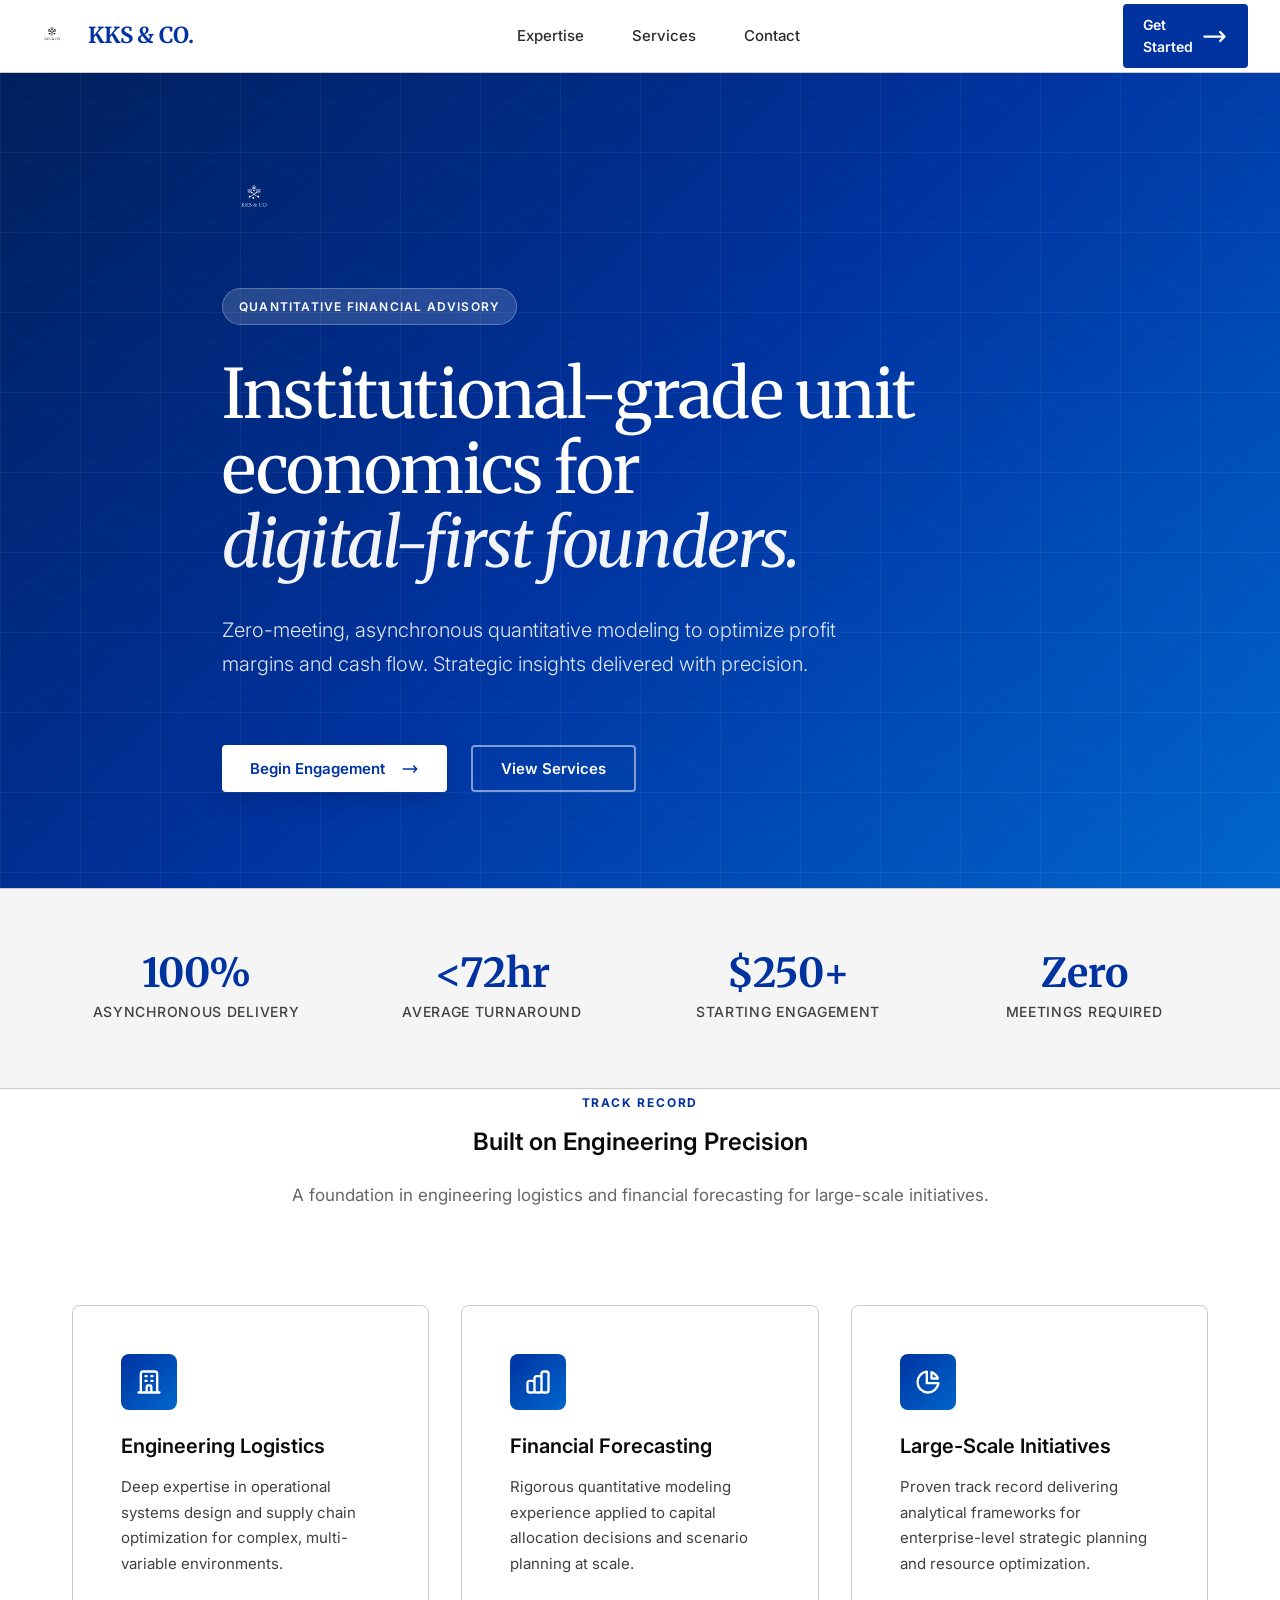
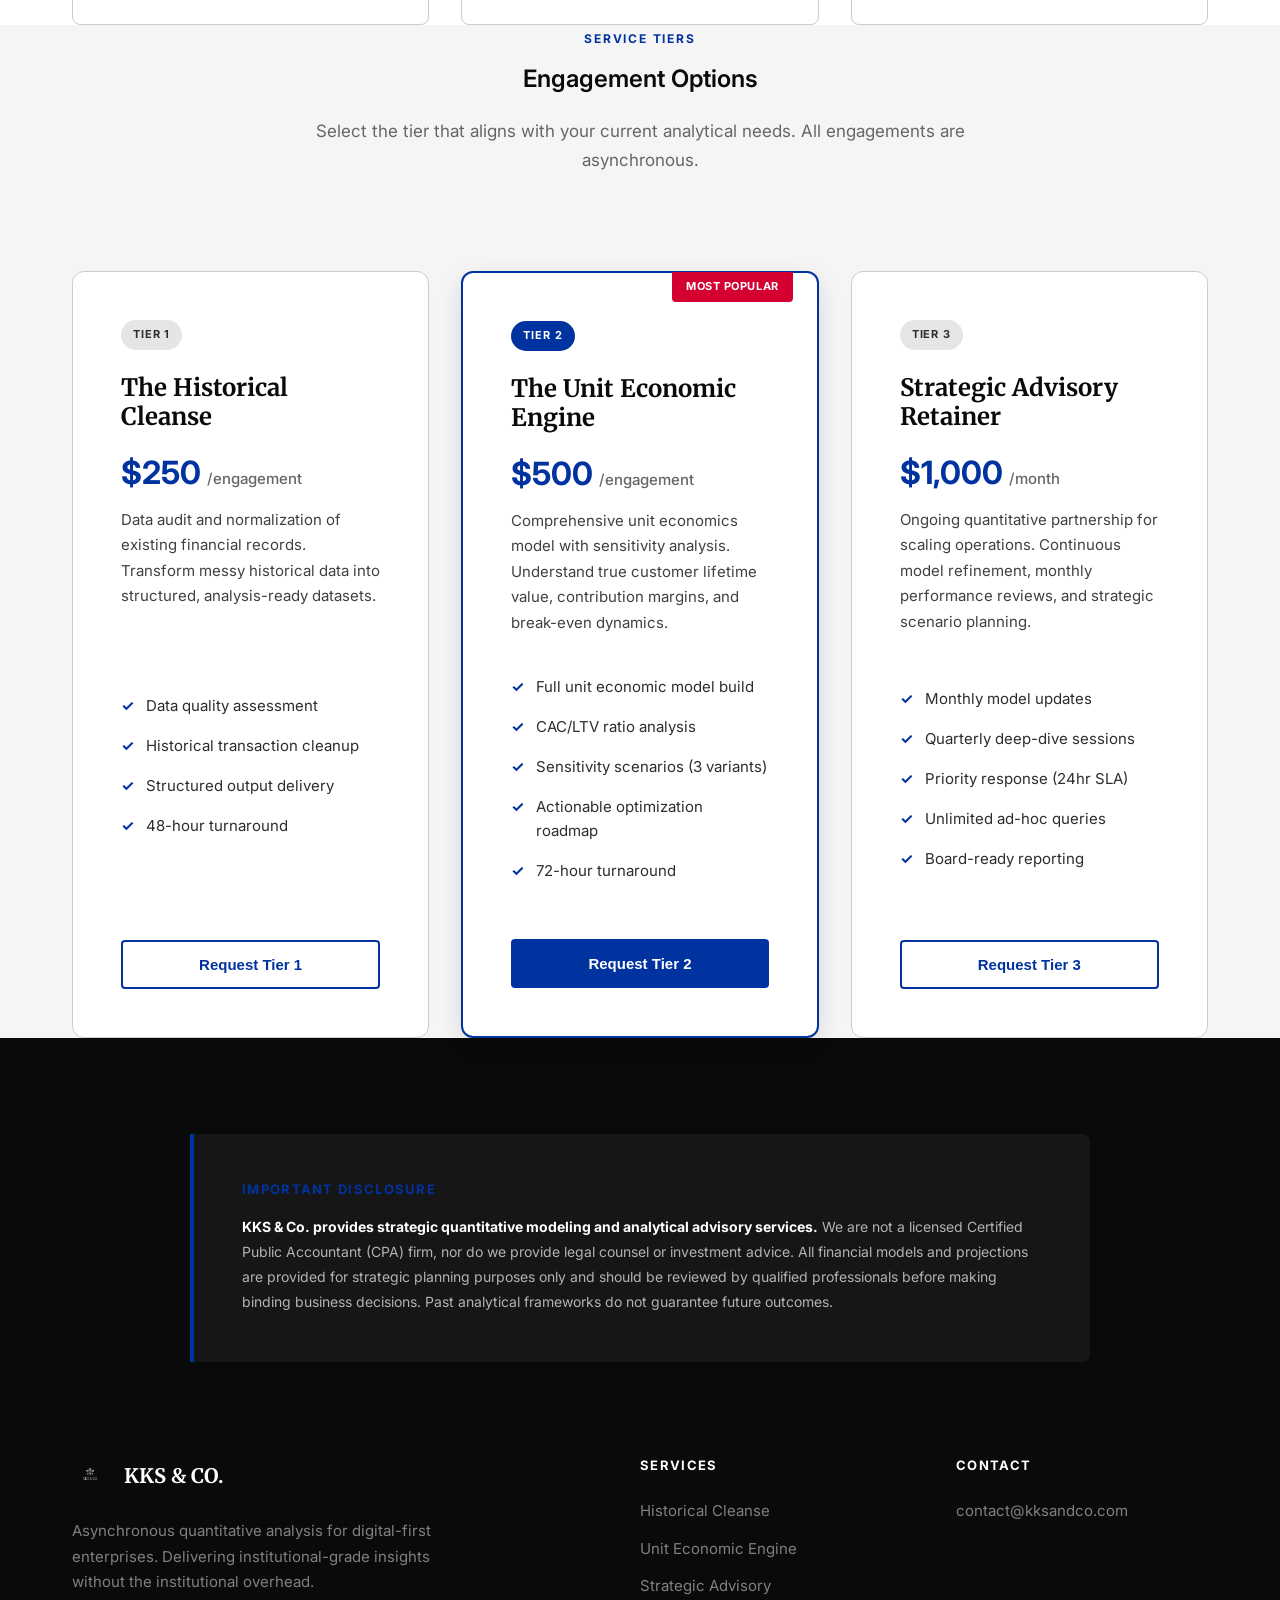
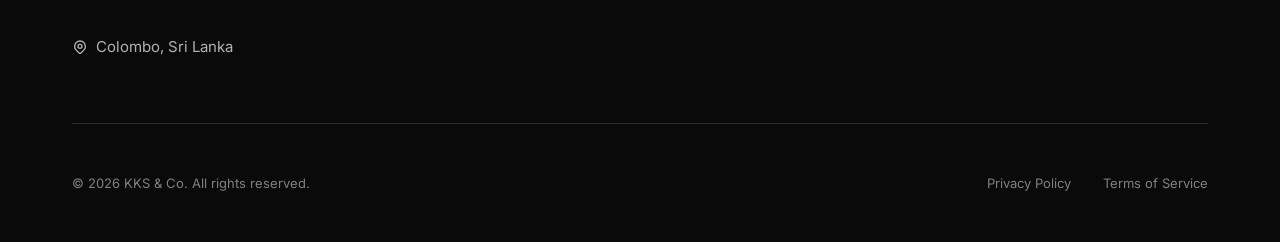
==== index.html @ 63025c6b "Add files via upload" ====
<!DOCTYPE html>
<html lang="en">
<head>
    <meta charset="UTF-8">
    <meta name="viewport" content="width=device-width, initial-scale=1.0">
    <title>KKS & Co. | Quantitative Financial Advisory</title>
    
    <link rel="preconnect" href="https://fonts.googleapis.com">
    <link rel="preconnect" href="https://fonts.gstatic.com" crossorigin>
    <link href="https://fonts.googleapis.com/css2?family=Inter:wght@300;400;500;600;700&family=Merriweather:wght@300;400;700&display=swap" rel="stylesheet">
    
    <style>
        /* ============================================
           FINANCIAL INSTITUTION DESIGN SYSTEM
           Optimized for WHITE LOGO KEYS on transparent bg
           ============================================ */
        
        :root {
            --color-primary-blue: #0033A0;
            --color-primary-dark: #001F5C;
            --color-secondary-blue: #0066CC;
            --color-accent-red: #D50032;
            --color-neutral-900: #0A0A0A;
            --color-neutral-800: #1A1A1A;
            --color-neutral-700: #2D2D2D;
            --color-neutral-600: #404040;
            --color-neutral-500: #666666;
            --color-neutral-400: #808080;
            --color-neutral-300: #B3B3B3;
            --color-neutral-200: #CCCCCC;
            --color-neutral-100: #E5E5E5;
            --color-neutral-50: #F5F5F5;
            --color-white: #FFFFFF;
            
            --font-primary: 'Inter', -apple-system, BlinkMacSystemFont, 'Segoe UI', sans-serif;
            --font-serif: 'Merriweather', Georgia, serif;
            
            --space-1: 8px;
            --space-2: 16px;
            --space-3: 24px;
            --space-4: 32px;
            --space-5: 48px;
            --space-6: 64px;
            --space-7: 96px;
            
            --radius-sm: 4px;
            --radius-md: 8px;
            --radius-lg: 12px;
            
            --shadow-sm: 0 1px 3px rgba(0, 0, 0, 0.08);
            --shadow-md: 0 4px 12px rgba(0, 0, 0, 0.1);
            --shadow-lg: 0 8px 24px rgba(0, 0, 0, 0.12);
            --shadow-xl: 0 16px 48px rgba(0, 0, 0, 0.15);
            --shadow-modal: 0 25px 60px rgba(0, 0, 0, 0.25);
        }

        *, *::before, *::after {
            margin: 0;
            padding: 0;
            box-sizing: border-box;
        }

        html {
            font-size: 16px;
            scroll-behavior: smooth;
            -webkit-font-smoothing: antialiased;
            -moz-osx-font-smoothing: grayscale;
        }

        body {
            font-family: var(--font-primary);
            font-size: 1rem;
            line-height: 1.6;
            color: var(--color-neutral-900);
            background-color: var(--color-white);
            overflow-x: hidden;
        }

        /* ============================================
           LOGO HANDLING SYSTEM
           WHITE keys on transparent background
           
           Light backgrounds (navbar): Make keys DARK
           Dark backgrounds (hero/footer): Keep keys WHITE
           ============================================ */
        
        .logo-img {
            height: 40px;
            width: auto;
            display: block;
        }
        
        /* For LIGHT backgrounds - invert white to dark */
        .logo-img-dark {
            filter: brightness(0);
        }
        
        /* For DARK backgrounds - keep white as-is */
        .logo-img-light {
            /* No filter needed - white shows perfectly on dark */
        }
        
        /* Alternative: Blue-tinted version for variety */
        .logo-img-blue {
            filter: sepia(1) saturate(3) hue-rotate(190deg) brightness(0.7);
        }

        h1, h2, h3, h4, h5, h6 {
            font-weight: 600;
            line-height: 1.2;
            color: var(--color-neutral-900);
        }

        p { color: var(--color-neutral-600); line-height: 1.7; }

        .container { max-width: 1200px; margin: 0 auto; padding: 0 var(--space-4); }
        section { position: relative; }

        /* Navigation */
        .navbar {
            position: fixed;
            top: 0;
            left: 0;
            right: 0;
            z-index: 1000;
            background-color: rgba(255, 255, 255, 0.98);
            border-bottom: 1px solid var(--color-neutral-200);
            backdrop-filter: blur(10px);
            transition: all 0.3s ease;
        }

        .navbar.scrolled { box-shadow: var(--shadow-md); }

        .navbar-inner {
            display: flex;
            justify-content: space-between;
            align-items: center;
            height: 72px;
            max-width: 1280px;
            margin: 0 auto;
            padding: 0 var(--space-4);
        }

        .navbar-brand {
            display: flex;
            align-items: center;
            gap: var(--space-2);
            text-decoration: none;
        }

        /* NAVBAR: White bg → needs DARK logo */
        .navbar-brand img { 
            height: 40px; 
            width: auto;
            filter: brightness(0); /* White → Black/Dark */
        }

        .navbar-brand-text {
            font-family: var(--font-serif);
            font-size: 1.375rem;
            font-weight: 700;
            color: var(--color-primary-blue);
            letter-spacing: -0.01em;
        }

        .navbar-nav {
            display: flex;
            align-items: center;
            gap: var(--space-5);
            list-style: none;
        }

        .navbar-nav a {
            font-size: 0.9375rem;
            font-weight: 500;
            color: var(--color-neutral-700);
            text-decoration: none;
            transition: color 0.2s ease;
            position: relative;
        }

        .navbar-nav a::after {
            content: '';
            position: absolute;
            bottom: -4px;
            left: 0;
            width: 0;
            height: 2px;
            background-color: var(--color-primary-blue);
            transition: width 0.3s ease;
        }

        .navbar-nav a:hover { color: var(--color-primary-blue); }
        .navbar-nav a:hover::after { width: 100%; }

        .navbar-cta {
            display: inline-flex;
            align-items: center;
            gap: var(--space-1);
            padding: 10px 20px;
            background-color: var(--color-primary-blue);
            color: var(--color-white);
            font-size: 0.875rem;
            font-weight: 600;
            text-decoration: none;
            border-radius: var(--radius-sm);
            transition: all 0.3s ease;
        }

        .navbar-cta:hover {
            background-color: var(--color-primary-dark);
            transform: translateY(-1px);
            box-shadow: var(--shadow-md);
        }

        @media (max-width: 1024px) { .navbar-nav { display: none; } }

        .mobile-menu-toggle {
            display: none;
            flex-direction: column;
            gap: 5px;
            background: none;
            border: none;
            cursor: pointer;
            padding: 8px;
        }

        .mobile-menu-toggle span {
            width: 24px;
            height: 2px;
            background-color: var(--color-neutral-900);
            transition: all 0.3s ease;
        }

        @media (max-width: 1024px) { .mobile-menu-toggle { display: flex; } }

        /* Hero - DARK BLUE BACKGROUND */
        .hero {
            min-height: 85vh;
            display: flex;
            align-items: center;
            background: linear-gradient(135deg, 
                var(--color-primary-dark) 0%, 
                var(--color-primary-blue) 50%,
                var(--color-secondary-blue) 100%);
            position: relative;
            overflow: hidden;
            margin-top: 72px;
        }

        .hero::before {
            content: '';
            position: absolute;
            top: 0; left: 0; right: 0; bottom: 0;
            background-image: 
                linear-gradient(30deg, transparent 48%, rgba(255,255,255,0.03) 50%, transparent 52%),
                linear-gradient(-30deg, transparent 48%, rgba(255,255,255,0.03) 50%, transparent 52%);
            background-size: 60px 60px;
            opacity: 0.5;
        }

        .hero-grid-pattern {
            position: absolute;
            top: 0; left: 0; right: 0; bottom: 0;
            background-image: 
                linear-gradient(rgba(255,255,255,0.05) 1px, transparent 1px),
                linear-gradient(90deg, rgba(255,255,255,0.05) 1px, transparent 1px);
            background-size: 80px 80px;
        }

        .hero-content {
            position: relative;
            z-index: 2;
            max-width: 900px;
            padding: var(--space-7) var(--space-4);
        }

        .hero-label {
            display: inline-block;
            padding: 8px 16px;
            background-color: rgba(255, 255, 255, 0.15);
            backdrop-filter: blur(10px);
            border: 1px solid rgba(255, 255, 255, 0.25);
            border-radius: 50px;
            font-size: 0.75rem;
            font-weight: 600;
            text-transform: uppercase;
            letter-spacing: 0.1em;
            color: var(--color-white);
            margin-bottom: var(--space-4);
        }

        .hero-title {
            font-family: var(--font-serif);
            font-size: clamp(2.5rem, 5.5vw, 4.25rem);
            font-weight: 400;
            color: var(--color-white);
            line-height: 1.1;
            margin-bottom: var(--space-4);
            letter-spacing: -0.02em;
        }

        .hero-title em { font-style: italic; color: rgba(255, 255, 255, 0.95); }

        .hero-description {
            font-size: 1.25rem;
            color: rgba(255, 255, 255, 0.88);
            line-height: 1.7;
            max-width: 650px;
            margin-bottom: var(--space-6);
            font-weight: 300;
        }

        .hero-actions { display: flex; gap: var(--space-3); flex-wrap: wrap; }
        
        /* HERO LOGO: Dark bg → keep WHITE logo (no filter needed) */
        .hero-logo-display { 
            margin-bottom: var(--space-5); 
        }
        
        .hero-logo-display img { 
            height: 64px; 
            width: auto;
            /* No filter - white keys show beautifully on blue gradient */
            opacity: 0.95;
        }

        .btn {
            display: inline-flex;
            align-items: center;
            justify-content: center;
            gap: var(--space-2);
            padding: 14px 28px;
            font-family: var(--font-primary);
            font-size: 0.9375rem;
            font-weight: 600;
            text-decoration: none;
            border-radius: var(--radius-sm);
            transition: all 0.3s ease;
            cursor: pointer;
            border: none;
            line-height: 1;
        }

        .btn-primary {
            background-color: var(--color-white);
            color: var(--color-primary-blue);
            box-shadow: var(--shadow-lg);
        }

        .btn-primary:hover {
            transform: translateY(-2px);
            box-shadow: var(--shadow-xl);
            background-color: var(--color-neutral-50);
        }

        .btn-secondary {
            background-color: transparent;
            color: var(--color-white);
            border: 2px solid rgba(255, 255, 255, 0.5);
        }

        .btn-secondary:hover {
            background-color: rgba(255, 255, 255, 0.1);
            border-color: var(--color-white);
        }

        .btn svg { width: 18px; height: 18px; transition: transform 0.3s ease; }
        .btn:hover svg { transform: translateX(4px); }

        /* Stats */
        .stats-bar {
            background-color: var(--color-neutral-50);
            border-top: 1px solid var(--color-neutral-200);
            border-bottom: 1px solid var(--color-neutral-200);
            padding: var(--space-5) 0;
        }

        .stats-grid {
            display: grid;
            grid-template-columns: repeat(auto-fit, minmax(220px, 1fr));
            gap: var(--space-5);
            text-align: center;
        }

        .stat-item { padding: var(--space-2); }

        .stat-value {
            font-family: var(--font-serif);
            font-size: 2.5rem;
            font-weight: 700;
            color: var(--color-primary-blue);
            line-height: 1;
            margin-bottom: var(--space-1);
        }

        .stat-label {
            font-size: 0.875rem;
            font-weight: 500;
            color: var(--color-neutral-600);
            text-transform: uppercase;
            letter-spacing: 0.05em;
        }

        /* Credentials */
        .credentials-section { padding: var(--space-8) 0; background-color: var(--color-white); }

        .section-header { text-align: center; max-width: 750px; margin: 0 auto var(--space-7); }

        .section-label {
            display: inline-block;
            font-size: 0.75rem;
            font-weight: 700;
            text-transform: uppercase;
            letter-spacing: 0.15em;
            color: var(--color-primary-blue);
            margin-bottom: var(--space-2);
        }

        .section-title { margin-bottom: var(--space-3); }
        .section-description { font-size: 1.0625rem; color: var(--color-neutral-500); }

        .credentials-grid { display: grid; grid-template-columns: repeat(3, 1fr); gap: var(--space-4); }

        .credential-card {
            background-color: var(--color-white);
            border: 1px solid var(--color-neutral-200);
            border-radius: var(--radius-md);
            padding: var(--space-5);
            transition: all 0.3s ease;
            position: relative;
            overflow: hidden;
        }

        .credential-card::before {
            content: '';
            position: absolute;
            top: 0; left: 0; right: 0;
            height: 4px;
            background: linear-gradient(90deg, var(--color-primary-blue), var(--color-secondary-blue));
            transform: scaleX(0);
            transition: transform 0.3s ease;
        }

        .credential-card:hover {
            border-color: var(--color-primary-blue);
            box-shadow: var(--shadow-lg);
            transform: translateY(-4px);
        }

        .credential-card:hover::before { transform: scaleX(1); }

        .credential-icon {
            width: 56px; height: 56px;
            display: flex;
            align-items: center;
            justify-content: center;
            background: linear-gradient(135deg, var(--color-primary-blue), var(--color-secondary-blue));
            border-radius: var(--radius-md);
            margin-bottom: var(--space-3);
            color: var(--color-white);
        }

        .credential-icon svg { width: 28px; height: 28px; }
        .credential-card h3 { font-size: 1.25rem; margin-bottom: var(--space-2); color: var(--color-neutral-900); }
        .credential-card p { font-size: 0.9375rem; line-height: 1.7; }

        @media (max-width: 1024px) {
            .credentials-grid { grid-template-columns: 1fr; max-width: 480px; margin: 0 auto; }
        }

        /* Services */
        .services-section { padding: var(--space-8) 0; background-color: var(--color-neutral-50); }

        .services-grid {
            display: grid;
            grid-template-columns: repeat(3, 1fr);
            gap: var(--space-4);
            margin-top: var(--space-6);
        }

        .service-card {
            background-color: var(--color-white);
            border: 1px solid var(--color-neutral-200);
            border-radius: var(--radius-lg);
            padding: var(--space-5);
            display: flex;
            flex-direction: column;
            transition: all 0.3s ease;
            position: relative;
        }

        .service-card:hover {
            box-shadow: var(--shadow-xl);
            transform: translateY(-6px);
            border-color: var(--color-primary-blue);
        }

        .service-badge {
            display: inline-block;
            align-self: flex-start;
            padding: 6px 12px;
            background-color: var(--color-neutral-100);
            border-radius: 50px;
            font-size: 0.6875rem;
            font-weight: 700;
            text-transform: uppercase;
            letter-spacing: 0.08em;
            color: var(--color-neutral-700);
            margin-bottom: var(--space-3);
        }

        .service-card.featured .service-badge {
            background-color: var(--color-primary-blue);
            color: var(--color-white);
        }

        .service-name {
            font-family: var(--font-serif);
            font-size: 1.5rem;
            font-weight: 700;
            color: var(--color-neutral-900);
            margin-bottom: var(--space-2);
        }

        .service-price {
            font-size: 2rem;
            font-weight: 700;
            color: var(--color-primary-blue);
            margin-bottom: var(--space-1);
            display: flex;
            align-items: baseline;
            gap: 6px;
        }

        .service-price small { font-size: 0.9375rem; font-weight: 500; color: var(--color-neutral-500); }

        .service-description {
            font-size: 0.9375rem;
            color: var(--color-neutral-600);
            line-height: 1.7;
            margin-bottom: var(--space-4);
            flex-grow: 1;
        }

        .service-features { list-style: none; margin-bottom: var(--space-5); flex-grow: 1; }

        .service-features li {
            padding: 8px 0;
            font-size: 0.9375rem;
            color: var(--color-neutral-700);
            display: flex;
            align-items: flex-start;
            gap: 12px;
        }

        .service-features li::before {
            content: '✓';
            color: var(--color-primary-blue);
            font-weight: 700;
            flex-shrink: 0;
        }

        .service-cta {
            display: block;
            width: 100%;
            padding: 14px 24px;
            background-color: transparent;
            border: 2px solid var(--color-primary-blue);
            color: var(--color-primary-blue);
            font-weight: 600;
            font-size: 0.9375rem;
            text-decoration: none;
            text-align: center;
            border-radius: var(--radius-sm);
            transition: all 0.3s ease;
            cursor: pointer;
        }

        .service-cta:hover {
            background-color: var(--color-primary-blue);
            color: var(--color-white);
            box-shadow: var(--shadow-md);
        }

        .service-card.featured {
            border: 2px solid var(--color-primary-blue);
            box-shadow: var(--shadow-lg);
            position: relative;
        }

        .service-card.featured .service-cta {
            background-color: var(--color-primary-blue);
            color: var(--color-white);
        }

        .service-card.featured .service-cta:hover { background-color: var(--color-primary-dark); }

        .popular-tag {
            position: absolute;
            top: -1px; right: 24px;
            background-color: var(--color-accent-red);
            color: var(--color-white);
            font-size: 0.6875rem;
            font-weight: 700;
            text-transform: uppercase;
            letter-spacing: 0.05em;
            padding: 6px 14px;
            border-radius: 0 0 var(--radius-sm) var(--radius-sm);
        }

        @media (max-width: 1024px) {
            .services-grid { grid-template-columns: 1fr; max-width: 520px; margin: 0 auto; }
        }

        /* Modal */
        .modal-overlay {
            position: fixed;
            top: 0; left: 0; right: 0; bottom: 0;
            background-color: rgba(0, 0, 0, 0.6);
            backdrop-filter: blur(4px);
            z-index: 9999;
            display: none;
            align-items: center;
            justify-content: center;
            padding: var(--space-4);
            opacity: 0;
            transition: opacity 0.3s ease;
        }

        .modal-overlay.active { display: flex; opacity: 1; }

        .modal-container {
            background-color: var(--color-white);
            border-radius: var(--radius-lg);
            box-shadow: var(--shadow-modal);
            max-width: 520px;
            width: 100%;
            max-height: 90vh;
            overflow-y: auto;
            transform: scale(0.9) translateY(20px);
            transition: transform 0.3s ease;
        }

        .modal-overlay.active .modal-container { transform: scale(1) translateY(0); }

        .modal-header {
            padding: var(--space-5) var(--space-5) 0;
            display: flex;
            justify-content: space-between;
            align-items: flex-start;
        }

        .modal-icon-wrapper {
            width: 56px; height: 56px;
            display: flex;
            align-items: center;
            justify-content: center;
            background: linear-gradient(135deg, var(--color-primary-blue), var(--color-secondary-blue));
            border-radius: var(--radius-md);
            color: var(--color-white);
            flex-shrink: 0;
        }

        .modal-icon-wrapper svg { width: 28px; height: 28px; }

        .modal-close {
            width: 36px; height: 36px;
            display: flex;
            align-items: center;
            justify-content: center;
            background-color: var(--color-neutral-100);
            border: none;
            border-radius: var(--radius-sm);
            cursor: pointer;
            color: var(--color-neutral-600);
            transition: all 0.2s ease;
            flex-shrink: 0;
        }

        .modal-close:hover { background-color: var(--color-neutral-200); color: var(--color-neutral-900); }
        .modal-close svg { width: 18px; height: 18px; }

        .modal-body { padding: var(--space-5); }

        .modal-tier-badge {
            display: inline-block;
            padding: 4px 10px;
            background-color: var(--color-primary-blue);
            color: var(--color-white);
            font-size: 0.6875rem;
            font-weight: 700;
            text-transform: uppercase;
            letter-spacing: 0.08em;
            border-radius: 50px;
            margin-bottom: var(--space-2);
        }

        .modal-title {
            font-family: var(--font-serif);
            font-size: 1.75rem;
            font-weight: 700;
            color: var(--color-neutral-900);
            margin-bottom: var(--space-1);
            line-height: 1.2;
        }

        .modal-price {
            font-size: 1.5rem;
            font-weight: 700;
            color: var(--color-primary-blue);
            margin-bottom: var(--space-3);
        }

        .modal-description {
            font-size: 0.9375rem;
            color: var(--color-neutral-600);
            line-height: 1.7;
            margin-bottom: var(--space-4);
        }

        .modal-features-list {
            list-style: none;
            margin-bottom: var(--space-5);
            background-color: var(--color-neutral-50);
            border-radius: var(--radius-md);
            padding: var(--space-3) var(--space-4);
        }

        .modal-features-list li {
            padding: 6px 0;
            font-size: 0.875rem;
            color: var(--color-neutral-700);
            display: flex;
            align-items: center;
            gap: 10px;
        }

        .modal-features-list li::before {
            content: '✓';
            color: var(--color-primary-blue);
            font-weight: 700;
            flex-shrink: 0;
        }

        .modal-footer { padding: 0 var(--space-5) var(--space-5); display: flex; flex-direction: column; gap: var(--space-2); }

        .modal-btn-primary {
            width: 100%;
            padding: 14px 24px;
            background-color: var(--color-primary-blue);
            color: var(--color-white);
            font-family: var(--font-primary);
            font-size: 0.9375rem;
            font-weight: 600;
            text-decoration: none;
            text-align: center;
            border: none;
            border-radius: var(--radius-sm);
            cursor: pointer;
            transition: all 0.3s ease;
            display: inline-flex;
            align-items: center;
            justify-content: center;
            gap: var(--space-2);
        }

        .modal-btn-primary:hover {
            background-color: var(--color-primary-dark);
            transform: translateY(-1px);
            box-shadow: var(--shadow-md);
        }

        .modal-btn-primary svg { width: 18px; height: 18px; }

        .modal-btn-secondary {
            width: 100%;
            padding: 12px 24px;
            background-color: transparent;
            color: var(--color-neutral-600);
            font-family: var(--font-primary);
            font-size: 0.875rem;
            font-weight: 500;
            text-align: center;
            border: 1px solid var(--color-neutral-300);
            border-radius: var(--radius-sm);
            cursor: pointer;
            transition: all 0.2s ease;
        }

        .modal-btn-secondary:hover {
            background-color: var(--color-neutral-50);
            border-color: var(--color-neutral-400);
            color: var(--color-neutral-900);
        }

        @media (max-width: 576px) {
            .modal-container { max-width: 100%; margin: var(--space-2); }
            .modal-title { font-size: 1.5rem; }
        }

        /* Footer - DARK BACKGROUND */
        .footer-section {
            background-color: var(--color-neutral-900);
            color: var(--color-white);
            padding: var(--space-7) 0 var(--space-5);
        }

        .disclaimer-container {
            max-width: 900px;
            margin: 0 auto var(--space-7);
            padding: var(--space-5);
            background-color: rgba(255, 255, 255, 0.05);
            border-left: 4px solid var(--color-primary-blue);
            border-radius: 0 var(--radius-md) var(--radius-md) 0;
        }

        .disclaimer-title {
            font-size: 0.8125rem;
            font-weight: 700;
            text-transform: uppercase;
            letter-spacing: 0.1em;
            color: var(--color-primary-blue);
            margin-bottom: var(--space-2);
        }

        .disclaimer-text { font-size: 0.875rem; color: var(--color-neutral-300); line-height: 1.8; }
        .disclaimer-text strong { color: var(--color-white); }

        .footer-main {
            display: grid;
            grid-template-columns: 2fr 1fr 1fr;
            gap: var(--space-6);
            padding-bottom: var(--space-6);
            border-bottom: 1px solid rgba(255, 255, 255, 0.15);
        }

        .footer-brand { display: flex; flex-direction: column; gap: var(--space-3); }

        .footer-logo { display: flex; align-items: center; gap: var(--space-2); }
        
        /* FOOTER LOGO: Dark bg → keep WHITE logo (no filter) */
        .footer-logo img { 
            height: 36px; 
            width: auto;
            /* No filter - white keys show perfectly on dark footer */
            opacity: 0.9;
        }

        .footer-brand-text {
            font-family: var(--font-serif);
            font-size: 1.25rem;
            font-weight: 700;
            color: var(--color-white);
        }

        .footer-description {
            font-size: 0.9375rem;
            color: var(--color-neutral-400);
            line-height: 1.7;
            max-width: 400px;
        }

        .footer-location {
            display: flex;
            align-items: center;
            gap: var(--space-1);
            font-size: 0.9375rem;
            color: var(--color-neutral-300);
            margin-top: var(--space-2);
        }

        .footer-location svg { width: 16px; height: 16px; flex-shrink: 0; }

        .footer-column h4 {
            font-size: 0.8125rem;
            font-weight: 700;
            text-transform: uppercase;
            letter-spacing: 0.1em;
            color: var(--color-white);
            margin-bottom: var(--space-3);
        }

        .footer-column ul { list-style: none; }
        .footer-column li { margin-bottom: 12px; }

        .footer-column a {
            font-size: 0.9375rem;
            color: var(--color-neutral-400);
            text-decoration: none;
            transition: color 0.2s ease;
        }

        .footer-column a:hover { color: var(--color-white); }

        .footer-bottom {
            display: flex;
            justify-content: space-between;
            align-items: center;
            padding-top: var(--space-5);
            flex-wrap: wrap;
            gap: var(--space-3);
        }

        .footer-copyright { font-size: 0.8125rem; color: var(--color-neutral-400); }

        .footer-legal { display: flex; gap: var(--space-4); }

        .footer-legal a {
            font-size: 0.8125rem;
            color: var(--color-neutral-400);
            text-decoration: none;
            transition: color 0.2s ease;
        }

        .footer-legal a:hover { color: var(--color-white); }

        @media (max-width: 1024px) {
            .footer-main { grid-template-columns: 1fr; gap: var(--space-5); }
            .footer-bottom { flex-direction: column; text-align: center; }
        }

        /* Animations */
        @keyframes fadeInUp {
            from { opacity: 0; transform: translateY(30px); }
            to { opacity: 1; transform: translateY(0); }
        }

        .animate-fade-in-up { animation: fadeInUp 0.8s ease-out forwards; }

        html { scroll-padding-top: 80px; }

        a:focus-visible, button:focus-visible {
            outline: 2px solid var(--color-primary-blue);
            outline-offset: 2px;
        }

        ::selection { background-color: var(--color-primary-blue); color: var(--color-white); }
    </style>
</head>
<body>

    <!-- Navigation -->
    <nav class="navbar" id="navbar">
        <div class="navbar-inner">
            <a href="#hero" class="navbar-brand">
                <!-- WHITE logo + filter to make it DARK for light navbar -->
                <img src="logo.png" alt="KKS & Co. Logo">
                <span class="navbar-brand-text">KKS & CO.</span>
            </a>

            <ul class="navbar-nav">
                <li><a href="#credentials">Expertise</a></li>
                <li><a href="#services">Services</a></li>
                <li><a href="#contact">Contact</a></li>
            </ul>

            <div style="display: flex; align-items: center; gap: 16px;">
                <a href="mailto:contact@kksandco.com?subject=Engagement%20Inquiry" class="navbar-cta">
                    Get Started
                    <svg xmlns="http://www.w3.org/2000/svg" fill="none" viewBox="0 0 24 24" stroke="currentColor" stroke-width="2">
                        <path stroke-linecap="round" stroke-linejoin="round" d="M17 8l4 4m0 0l-4 4m4-4H3" />
                    </svg>
                </a>
                
                <button class="mobile-menu-toggle" aria-label="Toggle menu">
                    <span></span>
                    <span></span>
                    <span></span>
                </button>
            </div>
        </div>
    </nav>

    <!-- Hero -->
    <section id="hero" class="hero">
        <div class="hero-grid-pattern"></div>
        <div class="container">
            <div class="hero-content animate-fade-in-up">
                <!-- WHITE logo stays WHITE on dark hero background -->
                <div class="hero-logo-display">
                    <img src="logo.png" alt="KKS & Co." class="logo-img-light">
                </div>
                
                <span class="hero-label">Quantitative Financial Advisory</span>
                
                <h1 class="hero-title">
                    Institutional-grade unit economics for<br>
                    <em>digital-first founders.</em>
                </h1>
                
                <p class="hero-description">
                    Zero-meeting, asynchronous quantitative modeling to optimize profit margins and cash flow. Strategic insights delivered with precision.
                </p>
                
                <div class="hero-actions">
                    <a href="mailto:contact@kksandco.com?subject=Engagement%20Inquiry" class="btn btn-primary">
                        Begin Engagement
                        <svg xmlns="http://www.w3.org/2000/svg" fill="none" viewBox="0 0 24 24" stroke="currentColor" stroke-width="2">
                            <path stroke-linecap="round" stroke-linejoin="round" d="M17 8l4 4m0 0l-4 4m4-4H3" />
                        </svg>
                    </a>
                    <a href="#services" class="btn btn-secondary">View Services</a>
                </div>
            </div>
        </div>
    </section>

    <!-- Stats -->
    <section class="stats-bar">
        <div class="container">
            <div class="stats-grid">
                <div class="stat-item">
                    <div class="stat-value">100%</div>
                    <div class="stat-label">Asynchronous Delivery</div>
                </div>
                <div class="stat-item">
                    <div class="stat-value">&lt;72hr</div>
                    <div class="stat-label">Average Turnaround</div>
                </div>
                <div class="stat-item">
                    <div class="stat-value">$250+</div>
                    <div class="stat-label">Starting Engagement</div>
                </div>
                <div class="stat-item">
                    <div class="stat-value">Zero</div>
                    <div class="stat-label">Meetings Required</div>
                </div>
            </div>
        </div>
    </section>

    <!-- Credentials -->
    <section id="credentials" class="credentials-section">
        <div class="container">
            <div class="section-header">
                <span class="section-label">Track Record</span>
                <h2 class="heading-1 section-title">Built on Engineering Precision</h2>
                <p class="section-description">
                    A foundation in engineering logistics and financial forecasting for large-scale initiatives.
                </p>
            </div>

            <div class="credentials-grid">
                <div class="credential-card">
                    <div class="credential-icon">
                        <svg xmlns="http://www.w3.org/2000/svg" fill="none" viewBox="0 0 24 24" stroke="currentColor" stroke-width="2">
                            <path stroke-linecap="round" stroke-linejoin="round" d="M19 21V5a2 2 0 00-2-2H7a2 2 0 00-2 2v16m14 0h2m-2 0h-5m-9 0H3m2 0h5M9 7h1m-1 4h1m4-4h1m-1 4h1m-5 10v-5a1 1 0 011-1h2a1 1 0 011 1v5m-4 0h4" />
                        </svg>
                    </div>
                    <h3>Engineering Logistics</h3>
                    <p>Deep expertise in operational systems design and supply chain optimization for complex, multi-variable environments.</p>
                </div>

                <div class="credential-card">
                    <div class="credential-icon">
                        <svg xmlns="http://www.w3.org/2000/svg" fill="none" viewBox="0 0 24 24" stroke="currentColor" stroke-width="2">
                            <path stroke-linecap="round" stroke-linejoin="round" d="M9 19v-6a2 2 0 00-2-2H5a2 2 0 00-2 2v6a2 2 0 002 2h2a2 2 0 002-2zm0 0V9a2 2 0 012-2h2a2 2 0 012 2v10m-6 0a2 2 0 002 2h2a2 2 0 002-2m0 0V5a2 2 0 012-2h2a2 2 0 012 2v14a2 2 0 01-2 2h-2a2 2 0 01-2-2z" />
                        </svg>
                    </div>
                    <h3>Financial Forecasting</h3>
                    <p>Rigorous quantitative modeling experience applied to capital allocation decisions and scenario planning at scale.</p>
                </div>

                <div class="credential-card">
                    <div class="credential-icon">
                        <svg xmlns="http://www.w3.org/2000/svg" fill="none" viewBox="0 0 24 24" stroke="currentColor" stroke-width="2">
                            <path stroke-linecap="round" stroke-linejoin="round" d="M11 3.055A9.001 9.001 0 1020.945 13H11V3.055z" />
                            <path stroke-linecap="round" stroke-linejoin="round" d="M20.488 9H15V3.512A9.025 9.025 0 0120.488 9z" />
                        </svg>
                    </div>
                    <h3>Large-Scale Initiatives</h3>
                    <p>Proven track record delivering analytical frameworks for enterprise-level strategic planning and resource optimization.</p>
                </div>
            </div>
        </div>
    </section>

    <!-- Services -->
    <section id="services" class="services-section">
        <div class="container">
            <div class="section-header">
                <span class="section-label">Service Tiers</span>
                <h2 class="heading-1 section-title">Engagement Options</h2>
                <p class="section-description">
                    Select the tier that aligns with your current analytical needs. All engagements are asynchronous.
                </p>
            </div>

            <div class="services-grid">
                <!-- Tier 1 -->
                <div class="service-card">
                    <span class="service-badge">Tier 1</span>
                    <h3 class="service-name">The Historical Cleanse</h3>
                    <div class="service-price">$250<small>/engagement</small></div>
                    <p class="service-description">
                        Data audit and normalization of existing financial records. Transform messy historical data into structured, analysis-ready datasets.
                    </p>
                    <ul class="service-features">
                        <li>Data quality assessment</li>
                        <li>Historical transaction cleanup</li>
                        <li>Structured output delivery</li>
                        <li>48-hour turnaround</li>
                    </ul>
                    <button class="service-cta" onclick="openModal('tier1')">Request Tier 1</button>
                </div>

                <!-- Tier 2 -->
                <div class="service-card featured">
                    <span class="popular-tag">Most Popular</span>
                    <span class="service-badge">Tier 2</span>
                    <h3 class="service-name">The Unit Economic Engine</h3>
                    <div class="service-price">$500<small>/engagement</small></div>
                    <p class="service-description">
                        Comprehensive unit economics model with sensitivity analysis. Understand true customer lifetime value, contribution margins, and break-even dynamics.
                    </p>
                    <ul class="service-features">
                        <li>Full unit economic model build</li>
                        <li>CAC/LTV ratio analysis</li>
                        <li>Sensitivity scenarios (3 variants)</li>
                        <li>Actionable optimization roadmap</li>
                        <li>72-hour turnaround</li>
                    </ul>
                    <button class="service-cta" onclick="openModal('tier2')">Request Tier 2</button>
                </div>

                <!-- Tier 3 -->
                <div class="service-card">
                    <span class="service-badge">Tier 3</span>
                    <h3 class="service-name">Strategic Advisory Retainer</h3>
                    <div class="service-price">$1,000<small>/month</small></div>
                    <p class="service-description">
                        Ongoing quantitative partnership for scaling operations. Continuous model refinement, monthly performance reviews, and strategic scenario planning.
                    </p>
                    <ul class="service-features">
                        <li>Monthly model updates</li>
                        <li>Quarterly deep-dive sessions</li>
                        <li>Priority response (24hr SLA)</li>
                        <li>Unlimited ad-hoc queries</li>
                        <li>Board-ready reporting</li>
                    </ul>
                    <button class="service-cta" onclick="openModal('tier3')">Request Tier 3</button>
                </div>
            </div>
        </div>
    </section>

    <!-- Modal -->
    <div class="modal-overlay" id="engagementModal" onclick="closeModalOnOverlay(event)">
        <div class="modal-container" onclick="event.stopPropagation()">
            <div class="modal-header">
                <div class="modal-icon-wrapper">
                    <svg xmlns="http://www.w3.org/2000/svg" fill="none" viewBox="0 0 24 24" stroke="currentColor" stroke-width="2">
                        <path stroke-linecap="round" stroke-linejoin="round" d="M3 8l7.89 5.26a2 2 0 002.22 0L21 8M5 19h14a2 2 0 002-2V7a2 2 0 00-2-2H5a2 2 0 00-2 2v10a2 2 0 002 2z" />
                    </svg>
                </div>
                <button class="modal-close" onclick="closeModal()" aria-label="Close modal">
                    <svg xmlns="http://www.w3.org/2000/svg" fill="none" viewBox="0 0 24 24" stroke="currentColor" stroke-width="2">
                        <path stroke-linecap="round" stroke-linejoin="round" d="M6 18L18 6M6 6l12 12" />
                    </svg>
                </button>
            </div>

            <div class="modal-body" id="modalBody"></div>

            <div class="modal-footer">
                <a href="#" class="modal-btn-primary" id="modalConfirmBtn" onclick="confirmEngagement()">
                    <svg xmlns="http://www.w3.org/2000/svg" fill="none" viewBox="0 0 24 24" stroke="currentColor" stroke-width="2">
                        <path stroke-linecap="round" stroke-linejoin="round" d="M17 8l4 4m0 0l-4 4m4-4H3" />
                    </svg>
                    Open Email to Contact Us
                </a>
                <button class="modal-btn-secondary" onclick="closeModal()">Cancel</button>
            </div>
        </div>
    </div>

    <!-- Footer -->
    <footer id="contact" class="footer-section">
        <div class="container">
            <div class="disclaimer-container">
                <h4 class="disclaimer-title">Important Disclosure</h4>
                <p class="disclaimer-text">
                    <strong>KKS & Co. provides strategic quantitative modeling and analytical advisory services.</strong> We are not a licensed Certified Public Accountant (CPA) firm, nor do we provide legal counsel or investment advice. All financial models and projections are provided for strategic planning purposes only and should be reviewed by qualified professionals before making binding business decisions. Past analytical frameworks do not guarantee future outcomes.
                </p>
            </div>

            <div class="footer-main">
                <div class="footer-brand">
                    <div class="footer-logo">
                        <!-- WHITE logo stays WHITE on dark footer background -->
                        <img src="logo.png" alt="KKS & Co. Logo" class="logo-img-light">
                        <span class="footer-brand-text">KKS & CO.</span>
                    </div>
                    <p class="footer-description">
                        Asynchronous quantitative analysis for digital-first enterprises. Delivering institutional-grade insights without the institutional overhead.
                    </p>
                    
                    <div class="footer-location">
                        <svg xmlns="http://www.w3.org/2000/svg" fill="none" viewBox="0 0 24 24" stroke="currentColor" stroke-width="2">
                            <path stroke-linecap="round" stroke-linejoin="round" d="M17.657 16.657L13.414 20.9a1.998 1.998 0 01-2.827 0l-4.244-4.243a8 8 0 1111.314 0z" />
                            <path stroke-linecap="round" stroke-linejoin="round" d="M15 11a3 3 0 11-6 0 3 3 0 016 0z" />
                        </svg>
                        <span>Colombo, Sri Lanka</span>
                    </div>
                </div>

                <div class="footer-column">
                    <h4>Services</h4>
                    <ul>
                        <li><a href="#services">Historical Cleanse</a></li>
                        <li><a href="#services">Unit Economic Engine</a></li>
                        <li><a href="#services">Strategic Advisory</a></li>
                    </ul>
                </div>

                <div class="footer-column">
                    <h4>Contact</h4>
                    <ul>
                        <li><a href="mailto:contact@kksandco.com">contact@kksandco.com</a></li>
                    </ul>
                </div>
            </div>

            <div class="footer-bottom">
                <p class="footer-copyright">© 2026 KKS & Co. All rights reserved.</p>
                <div class="footer-legal">
                    <a href="#">Privacy Policy</a>
                    <a href="#">Terms of Service</a>
                </div>
            </div>
        </div>
    </footer>

    <script>
        // Tier Data
        const tierData = {
            tier1: {
                badge: 'Tier 1',
                title: 'The Historical Cleanse',
                price: '$250',
                priceSuffix: '/engagement',
                description: 'Data audit and normalization of existing financial records. Transform messy historical data into structured, analysis-ready datasets.',
                features: ['Data quality assessment', 'Historical transaction cleanup', 'Structured output delivery', '48-hour turnaround'],
                emailSubject: 'Tier 1 Inquiry: Historical Cleanse'
            },
            tier2: {
                badge: 'Tier 2 — Most Popular',
                title: 'The Unit Economic Engine',
                price: '$500',
                priceSuffix: '/engagement',
                description: 'Comprehensive unit economics model with sensitivity analysis. Understand true customer lifetime value, contribution margins, and break-even dynamics.',
                features: ['Full unit economic model build', 'CAC/LTV ratio analysis', 'Sensitivity scenarios (3 variants)', 'Actionable optimization roadmap', '72-hour turnaround'],
                emailSubject: 'Tier 2 Inquiry: Unit Economic Engine'
            },
            tier3: {
                badge: 'Tier 3',
                title: 'Strategic Advisory Retainer',
                price: '$1,000',
                priceSuffix: '/month',
                description: 'Ongoing quantitative partnership for scaling operations. Continuous model refinement, monthly performance reviews, and strategic scenario planning.',
                features: ['Monthly model updates', 'Quarterly deep-dive sessions', 'Priority response (24hr SLA)', 'Unlimited ad-hoc queries', 'Board-ready reporting'],
                emailSubject: 'Tier 3 Inquiry: Strategic Advisory Retainer'
            }
        };

        let currentTier = null;

        function openModal(tierId) {
            currentTier = tierId;
            const tier = tierData[tierId];
            const modal = document.getElementById('engagementModal');
            const modalBody = document.getElementById('modalBody');
            const confirmBtn = document.getElementById('modalConfirmBtn');

            modalBody.innerHTML = `
                <span class="modal-tier-badge">${tier.badge}</span>
                <h2 class="modal-title">${tier.title}</h2>
                <div class="modal-price">${tier.price}<small>${tier.priceSuffix}</small></div>
                <p class="modal-description">${tier.description}</p>
                <ul class="modal-features-list">
                    ${tier.features.map(f => `<li>${f}</li>`).join('')}
                </ul>
            `;

            confirmBtn.href = `mailto:contact@kksandco.com?subject=${encodeURIComponent(tier.emailSubject)}`;
            modal.classList.add('active');
            document.body.style.overflow = 'hidden';
        }

        function closeModal() {
            document.getElementById('engagementModal').classList.remove('active');
            document.body.style.overflow = '';
            currentTier = null;
        }

        function closeModalOnOverlay(e) {
            if (e.target.classList.contains('modal-overlay')) closeModal();
        }

        function confirmEngagement() {
            if (currentTier) {
                window.location.href = `mailto:contact@kksandco.com?subject=${encodeURIComponent(tierData[currentTier].emailSubject)}`;
                closeModal();
            }
        }

        document.addEventListener('keydown', e => { if (e.key === 'Escape') closeModal(); });

        // Navbar scroll
        window.addEventListener('scroll', () => {
            document.getElementById('navbar').classList.toggle('scrolled', window.scrollY > 50);
        });

        // Scroll animations
        const observer = new IntersectionObserver((entries) => {
            entries.forEach(entry => {
                if (entry.isIntersecting) {
                    entry.target.style.opacity = '1';
                    entry.target.style.transform = 'translateY(0)';
                }
            });
        }, { threshold: 0.1, rootMargin: '0px 0px -50px 0px' });

        document.querySelectorAll('.credential-card, .service-card').forEach(el => {
            el.style.opacity = '0';
            el.style.transform = 'translateY(20px)';
            el.style.transition = 'opacity 0.6s ease, transform 0.6s ease';
            observer.observe(el);
        });

        // Smooth scroll
        document.querySelectorAll('a[href^="#"]').forEach(anchor => {
            anchor.addEventListener('click', function(e) {
                e.preventDefault();
                const target = document.querySelector(this.getAttribute('href'));
                if (target) target.scrollIntoView({ behavior: 'smooth', block: 'start' });
            });
        });
    </script>

</body>
</html>
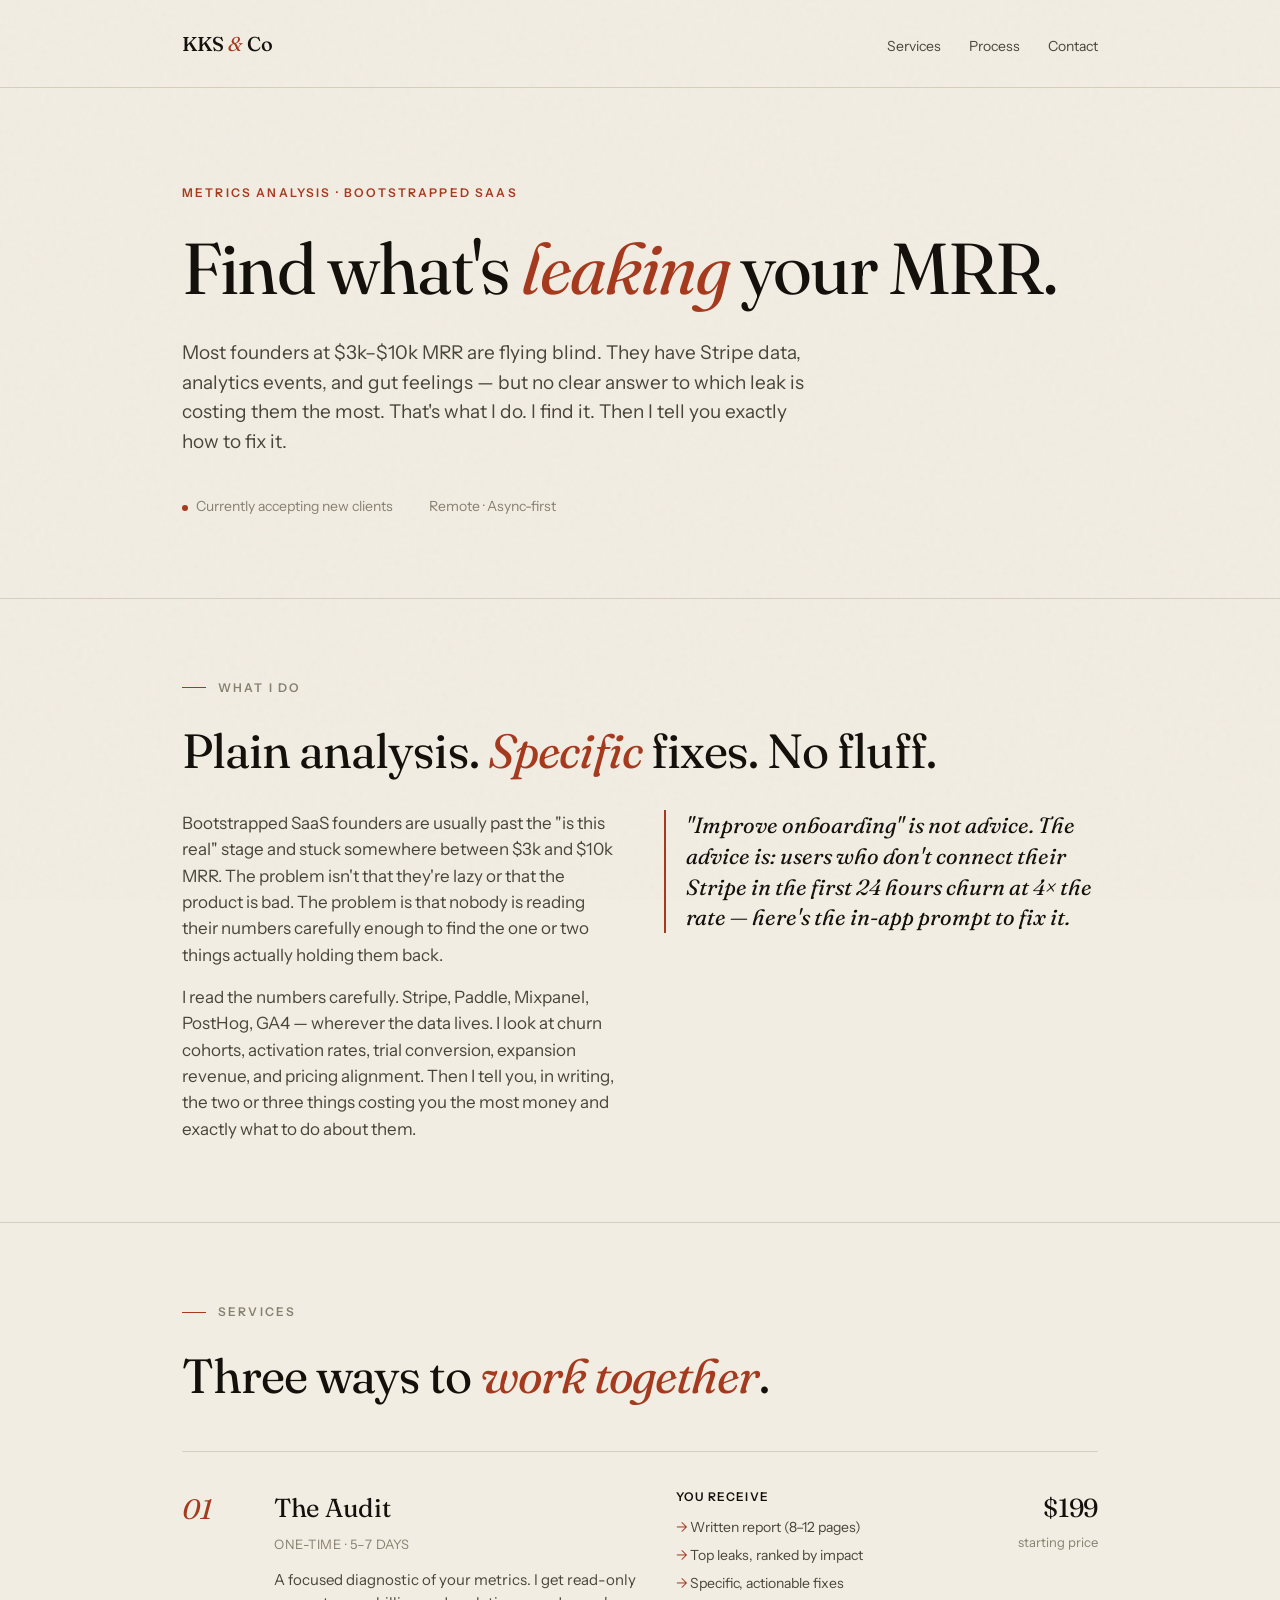
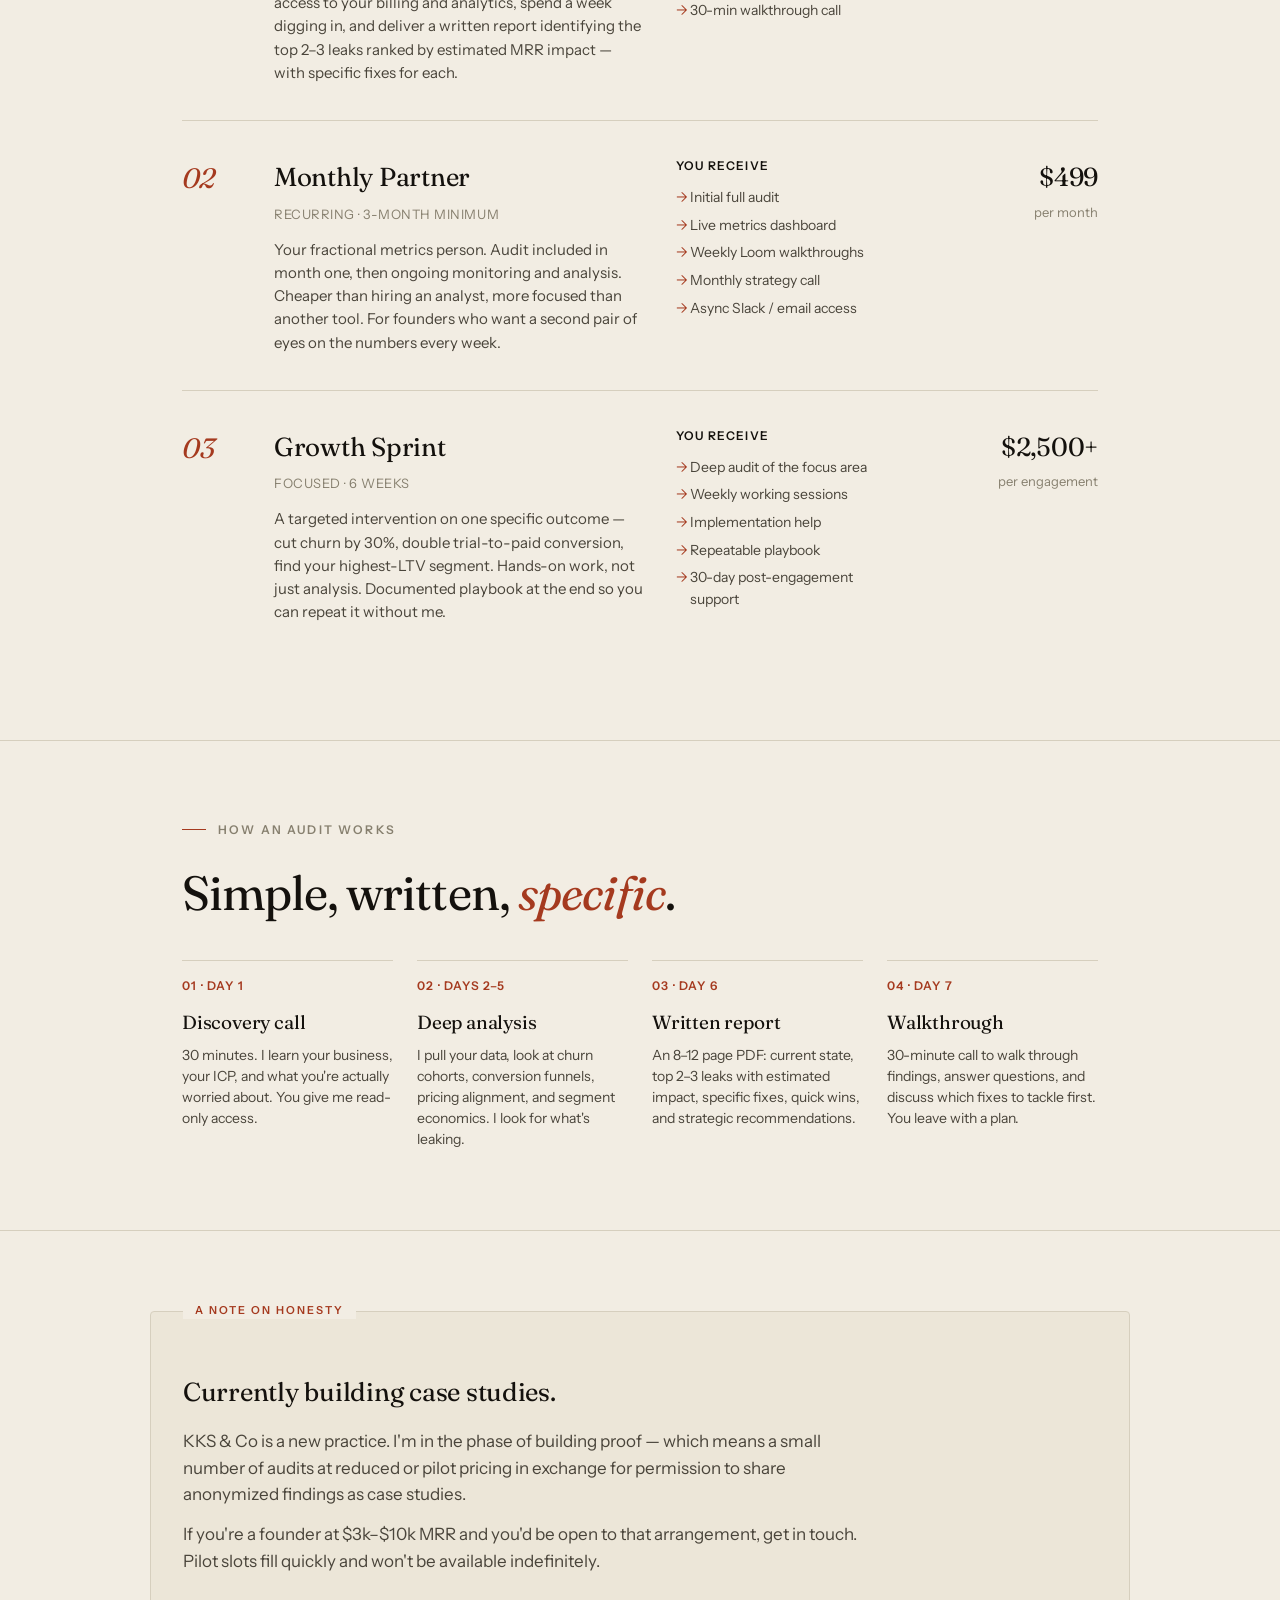
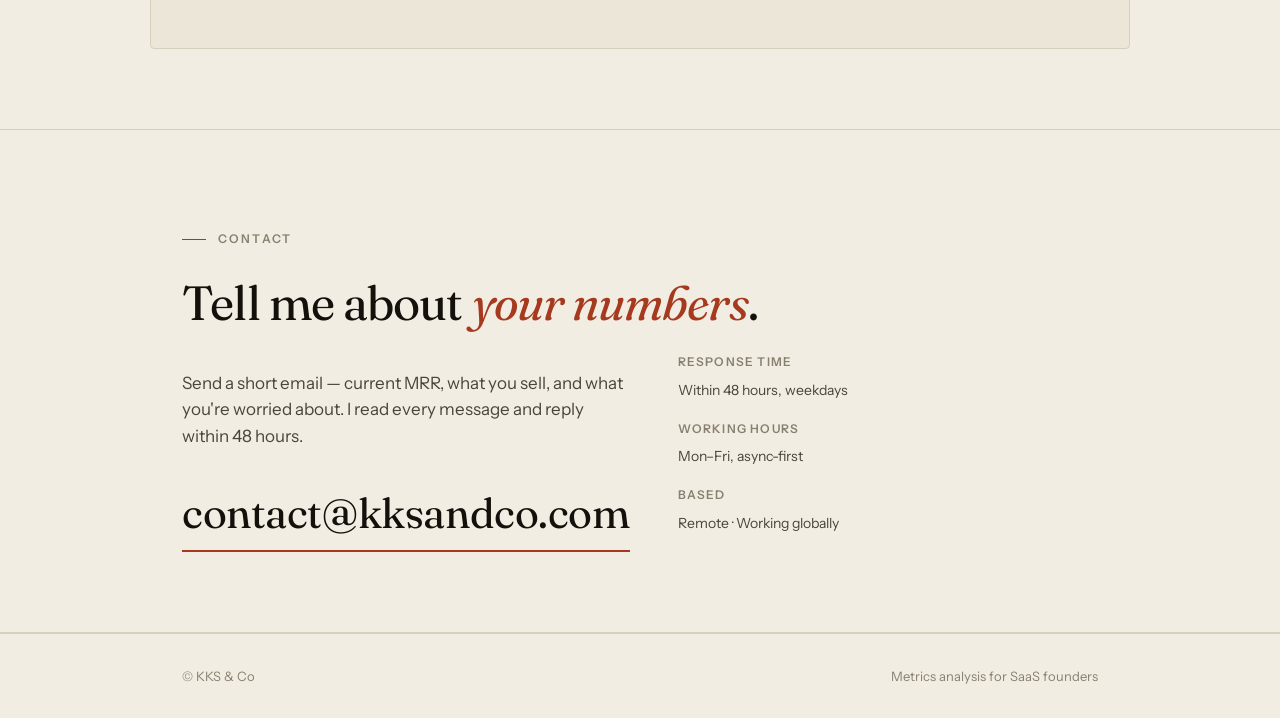
==== commit 85060fb1: "Create index.html" ====
--- a/index.html
+++ b/index.html
@@ -1,1343 +1,644 @@
-<!DOCTYPE html>
-<html lang="en">
-<head>
-    <meta charset="UTF-8">
-    <meta name="viewport" content="width=device-width, initial-scale=1.0">
-    <title>KKS & Co. | Quantitative Financial Advisory</title>
-    
-    <link rel="preconnect" href="https://fonts.googleapis.com">
-    <link rel="preconnect" href="https://fonts.gstatic.com" crossorigin>
-    <link href="https://fonts.googleapis.com/css2?family=Inter:wght@300;400;500;600;700&family=Merriweather:wght@300;400;700&display=swap" rel="stylesheet">
-    
-    <style>
-        /* ============================================
-           FINANCIAL INSTITUTION DESIGN SYSTEM
-           Optimized for WHITE LOGO KEYS on transparent bg
-           ============================================ */
-        
-        :root {
-            --color-primary-blue: #0033A0;
-            --color-primary-dark: #001F5C;
-            --color-secondary-blue: #0066CC;
-            --color-accent-red: #D50032;
-            --color-neutral-900: #0A0A0A;
-            --color-neutral-800: #1A1A1A;
-            --color-neutral-700: #2D2D2D;
-            --color-neutral-600: #404040;
-            --color-neutral-500: #666666;
-            --color-neutral-400: #808080;
-            --color-neutral-300: #B3B3B3;
-            --color-neutral-200: #CCCCCC;
-            --color-neutral-100: #E5E5E5;
-            --color-neutral-50: #F5F5F5;
-            --color-white: #FFFFFF;
-            
-            --font-primary: 'Inter', -apple-system, BlinkMacSystemFont, 'Segoe UI', sans-serif;
-            --font-serif: 'Merriweather', Georgia, serif;
-            
-            --space-1: 8px;
-            --space-2: 16px;
-            --space-3: 24px;
-            --space-4: 32px;
-            --space-5: 48px;
-            --space-6: 64px;
-            --space-7: 96px;
-            
-            --radius-sm: 4px;
-            --radius-md: 8px;
-            --radius-lg: 12px;
-            
-            --shadow-sm: 0 1px 3px rgba(0, 0, 0, 0.08);
-            --shadow-md: 0 4px 12px rgba(0, 0, 0, 0.1);
-            --shadow-lg: 0 8px 24px rgba(0, 0, 0, 0.12);
-            --shadow-xl: 0 16px 48px rgba(0, 0, 0, 0.15);
-            --shadow-modal: 0 25px 60px rgba(0, 0, 0, 0.25);
-        }
-
-        *, *::before, *::after {
-            margin: 0;
-            padding: 0;
-            box-sizing: border-box;
-        }
-
-        html {
-            font-size: 16px;
-            scroll-behavior: smooth;
-            -webkit-font-smoothing: antialiased;
-            -moz-osx-font-smoothing: grayscale;
-        }
-
-        body {
-            font-family: var(--font-primary);
-            font-size: 1rem;
-            line-height: 1.6;
-            color: var(--color-neutral-900);
-            background-color: var(--color-white);
-            overflow-x: hidden;
-        }
-
-        /* ============================================
-           LOGO HANDLING SYSTEM
-           WHITE keys on transparent background
-           
-           Light backgrounds (navbar): Make keys DARK
-           Dark backgrounds (hero/footer): Keep keys WHITE
-           ============================================ */
-        
-        .logo-img {
-            height: 40px;
-            width: auto;
-            display: block;
-        }
-        
-        /* For LIGHT backgrounds - invert white to dark */
-        .logo-img-dark {
-            filter: brightness(0);
-        }
-        
-        /* For DARK backgrounds - keep white as-is */
-        .logo-img-light {
-            /* No filter needed - white shows perfectly on dark */
-        }
-        
-        /* Alternative: Blue-tinted version for variety */
-        .logo-img-blue {
-            filter: sepia(1) saturate(3) hue-rotate(190deg) brightness(0.7);
-        }
-
-        h1, h2, h3, h4, h5, h6 {
-            font-weight: 600;
-            line-height: 1.2;
-            color: var(--color-neutral-900);
-        }
-
-        p { color: var(--color-neutral-600); line-height: 1.7; }
-
-        .container { max-width: 1200px; margin: 0 auto; padding: 0 var(--space-4); }
-        section { position: relative; }
-
-        /* Navigation */
-        .navbar {
-            position: fixed;
-            top: 0;
-            left: 0;
-            right: 0;
-            z-index: 1000;
-            background-color: rgba(255, 255, 255, 0.98);
-            border-bottom: 1px solid var(--color-neutral-200);
-            backdrop-filter: blur(10px);
-            transition: all 0.3s ease;
-        }
-
-        .navbar.scrolled { box-shadow: var(--shadow-md); }
-
-        .navbar-inner {
-            display: flex;
-            justify-content: space-between;
-            align-items: center;
-            height: 72px;
-            max-width: 1280px;
-            margin: 0 auto;
-            padding: 0 var(--space-4);
-        }
-
-        .navbar-brand {
-            display: flex;
-            align-items: center;
-            gap: var(--space-2);
-            text-decoration: none;
-        }
-
-        /* NAVBAR: White bg → needs DARK logo */
-        .navbar-brand img { 
-            height: 40px; 
-            width: auto;
-            filter: brightness(0); /* White → Black/Dark */
-        }
-
-        .navbar-brand-text {
-            font-family: var(--font-serif);
-            font-size: 1.375rem;
-            font-weight: 700;
-            color: var(--color-primary-blue);
-            letter-spacing: -0.01em;
-        }
-
-        .navbar-nav {
-            display: flex;
-            align-items: center;
-            gap: var(--space-5);
-            list-style: none;
-        }
-
-        .navbar-nav a {
-            font-size: 0.9375rem;
-            font-weight: 500;
-            color: var(--color-neutral-700);
-            text-decoration: none;
-            transition: color 0.2s ease;
-            position: relative;
-        }
-
-        .navbar-nav a::after {
-            content: '';
-            position: absolute;
-            bottom: -4px;
-            left: 0;
-            width: 0;
-            height: 2px;
-            background-color: var(--color-primary-blue);
-            transition: width 0.3s ease;
-        }
-
-        .navbar-nav a:hover { color: var(--color-primary-blue); }
-        .navbar-nav a:hover::after { width: 100%; }
-
-        .navbar-cta {
-            display: inline-flex;
-            align-items: center;
-            gap: var(--space-1);
-            padding: 10px 20px;
-            background-color: var(--color-primary-blue);
-            color: var(--color-white);
-            font-size: 0.875rem;
-            font-weight: 600;
-            text-decoration: none;
-            border-radius: var(--radius-sm);
-            transition: all 0.3s ease;
-        }
-
-        .navbar-cta:hover {
-            background-color: var(--color-primary-dark);
-            transform: translateY(-1px);
-            box-shadow: var(--shadow-md);
-        }
-
-        @media (max-width: 1024px) { .navbar-nav { display: none; } }
-
-        .mobile-menu-toggle {
-            display: none;
-            flex-direction: column;
-            gap: 5px;
-            background: none;
-            border: none;
-            cursor: pointer;
-            padding: 8px;
-        }
-
-        .mobile-menu-toggle span {
-            width: 24px;
-            height: 2px;
-            background-color: var(--color-neutral-900);
-            transition: all 0.3s ease;
-        }
-
-        @media (max-width: 1024px) { .mobile-menu-toggle { display: flex; } }
-
-        /* Hero - DARK BLUE BACKGROUND */
-        .hero {
-            min-height: 85vh;
-            display: flex;
-            align-items: center;
-            background: linear-gradient(135deg, 
-                var(--color-primary-dark) 0%, 
-                var(--color-primary-blue) 50%,
-                var(--color-secondary-blue) 100%);
-            position: relative;
-            overflow: hidden;
-            margin-top: 72px;
-        }
-
-        .hero::before {
-            content: '';
-            position: absolute;
-            top: 0; left: 0; right: 0; bottom: 0;
-            background-image: 
-                linear-gradient(30deg, transparent 48%, rgba(255,255,255,0.03) 50%, transparent 52%),
-                linear-gradient(-30deg, transparent 48%, rgba(255,255,255,0.03) 50%, transparent 52%);
-            background-size: 60px 60px;
-            opacity: 0.5;
-        }
-
-        .hero-grid-pattern {
-            position: absolute;
-            top: 0; left: 0; right: 0; bottom: 0;
-            background-image: 
-                linear-gradient(rgba(255,255,255,0.05) 1px, transparent 1px),
-                linear-gradient(90deg, rgba(255,255,255,0.05) 1px, transparent 1px);
-            background-size: 80px 80px;
-        }
-
-        .hero-content {
-            position: relative;
-            z-index: 2;
-            max-width: 900px;
-            padding: var(--space-7) var(--space-4);
-        }
-
-        .hero-label {
-            display: inline-block;
-            padding: 8px 16px;
-            background-color: rgba(255, 255, 255, 0.15);
-            backdrop-filter: blur(10px);
-            border: 1px solid rgba(255, 255, 255, 0.25);
-            border-radius: 50px;
-            font-size: 0.75rem;
-            font-weight: 600;
-            text-transform: uppercase;
-            letter-spacing: 0.1em;
-            color: var(--color-white);
-            margin-bottom: var(--space-4);
-        }
-
-        .hero-title {
-            font-family: var(--font-serif);
-            font-size: clamp(2.5rem, 5.5vw, 4.25rem);
-            font-weight: 400;
-            color: var(--color-white);
-            line-height: 1.1;
-            margin-bottom: var(--space-4);
-            letter-spacing: -0.02em;
-        }
-
-        .hero-title em { font-style: italic; color: rgba(255, 255, 255, 0.95); }
-
-        .hero-description {
-            font-size: 1.25rem;
-            color: rgba(255, 255, 255, 0.88);
-            line-height: 1.7;
-            max-width: 650px;
-            margin-bottom: var(--space-6);
-            font-weight: 300;
-        }
-
-        .hero-actions { display: flex; gap: var(--space-3); flex-wrap: wrap; }
-        
-        /* HERO LOGO: Dark bg → keep WHITE logo (no filter needed) */
-        .hero-logo-display { 
-            margin-bottom: var(--space-5); 
-        }
-        
-        .hero-logo-display img { 
-            height: 64px; 
-            width: auto;
-            /* No filter - white keys show beautifully on blue gradient */
-            opacity: 0.95;
-        }
-
-        .btn {
-            display: inline-flex;
-            align-items: center;
-            justify-content: center;
-            gap: var(--space-2);
-            padding: 14px 28px;
-            font-family: var(--font-primary);
-            font-size: 0.9375rem;
-            font-weight: 600;
-            text-decoration: none;
-            border-radius: var(--radius-sm);
-            transition: all 0.3s ease;
-            cursor: pointer;
-            border: none;
-            line-height: 1;
-        }
-
-        .btn-primary {
-            background-color: var(--color-white);
-            color: var(--color-primary-blue);
-            box-shadow: var(--shadow-lg);
-        }
-
-        .btn-primary:hover {
-            transform: translateY(-2px);
-            box-shadow: var(--shadow-xl);
-            background-color: var(--color-neutral-50);
-        }
-
-        .btn-secondary {
-            background-color: transparent;
-            color: var(--color-white);
-            border: 2px solid rgba(255, 255, 255, 0.5);
-        }
-
-        .btn-secondary:hover {
-            background-color: rgba(255, 255, 255, 0.1);
-            border-color: var(--color-white);
-        }
-
-        .btn svg { width: 18px; height: 18px; transition: transform 0.3s ease; }
-        .btn:hover svg { transform: translateX(4px); }
-
-        /* Stats */
-        .stats-bar {
-            background-color: var(--color-neutral-50);
-            border-top: 1px solid var(--color-neutral-200);
-            border-bottom: 1px solid var(--color-neutral-200);
-            padding: var(--space-5) 0;
-        }
-
-        .stats-grid {
-            display: grid;
-            grid-template-columns: repeat(auto-fit, minmax(220px, 1fr));
-            gap: var(--space-5);
-            text-align: center;
-        }
-
-        .stat-item { padding: var(--space-2); }
-
-        .stat-value {
-            font-family: var(--font-serif);
-            font-size: 2.5rem;
-            font-weight: 700;
-            color: var(--color-primary-blue);
-            line-height: 1;
-            margin-bottom: var(--space-1);
-        }
-
-        .stat-label {
-            font-size: 0.875rem;
-            font-weight: 500;
-            color: var(--color-neutral-600);
-            text-transform: uppercase;
-            letter-spacing: 0.05em;
-        }
-
-        /* Credentials */
-        .credentials-section { padding: var(--space-8) 0; background-color: var(--color-white); }
-
-        .section-header { text-align: center; max-width: 750px; margin: 0 auto var(--space-7); }
-
-        .section-label {
-            display: inline-block;
-            font-size: 0.75rem;
-            font-weight: 700;
-            text-transform: uppercase;
-            letter-spacing: 0.15em;
-            color: var(--color-primary-blue);
-            margin-bottom: var(--space-2);
-        }
-
-        .section-title { margin-bottom: var(--space-3); }
-        .section-description { font-size: 1.0625rem; color: var(--color-neutral-500); }
-
-        .credentials-grid { display: grid; grid-template-columns: repeat(3, 1fr); gap: var(--space-4); }
-
-        .credential-card {
-            background-color: var(--color-white);
-            border: 1px solid var(--color-neutral-200);
-            border-radius: var(--radius-md);
-            padding: var(--space-5);
-            transition: all 0.3s ease;
-            position: relative;
-            overflow: hidden;
-        }
-
-        .credential-card::before {
-            content: '';
-            position: absolute;
-            top: 0; left: 0; right: 0;
-            height: 4px;
-            background: linear-gradient(90deg, var(--color-primary-blue), var(--color-secondary-blue));
-            transform: scaleX(0);
-            transition: transform 0.3s ease;
-        }
-
-        .credential-card:hover {
-            border-color: var(--color-primary-blue);
-            box-shadow: var(--shadow-lg);
-            transform: translateY(-4px);
-        }
-
-        .credential-card:hover::before { transform: scaleX(1); }
-
-        .credential-icon {
-            width: 56px; height: 56px;
-            display: flex;
-            align-items: center;
-            justify-content: center;
-            background: linear-gradient(135deg, var(--color-primary-blue), var(--color-secondary-blue));
-            border-radius: var(--radius-md);
-            margin-bottom: var(--space-3);
-            color: var(--color-white);
-        }
-
-        .credential-icon svg { width: 28px; height: 28px; }
-        .credential-card h3 { font-size: 1.25rem; margin-bottom: var(--space-2); color: var(--color-neutral-900); }
-        .credential-card p { font-size: 0.9375rem; line-height: 1.7; }
-
-        @media (max-width: 1024px) {
-            .credentials-grid { grid-template-columns: 1fr; max-width: 480px; margin: 0 auto; }
-        }
-
-        /* Services */
-        .services-section { padding: var(--space-8) 0; background-color: var(--color-neutral-50); }
-
-        .services-grid {
-            display: grid;
-            grid-template-columns: repeat(3, 1fr);
-            gap: var(--space-4);
-            margin-top: var(--space-6);
-        }
-
-        .service-card {
-            background-color: var(--color-white);
-            border: 1px solid var(--color-neutral-200);
-            border-radius: var(--radius-lg);
-            padding: var(--space-5);
-            display: flex;
-            flex-direction: column;
-            transition: all 0.3s ease;
-            position: relative;
-        }
-
-        .service-card:hover {
-            box-shadow: var(--shadow-xl);
-            transform: translateY(-6px);
-            border-color: var(--color-primary-blue);
-        }
-
-        .service-badge {
-            display: inline-block;
-            align-self: flex-start;
-            padding: 6px 12px;
-            background-color: var(--color-neutral-100);
-            border-radius: 50px;
-            font-size: 0.6875rem;
-            font-weight: 700;
-            text-transform: uppercase;
-            letter-spacing: 0.08em;
-            color: var(--color-neutral-700);
-            margin-bottom: var(--space-3);
-        }
-
-        .service-card.featured .service-badge {
-            background-color: var(--color-primary-blue);
-            color: var(--color-white);
-        }
-
-        .service-name {
-            font-family: var(--font-serif);
-            font-size: 1.5rem;
-            font-weight: 700;
-            color: var(--color-neutral-900);
-            margin-bottom: var(--space-2);
-        }
-
-        .service-price {
-            font-size: 2rem;
-            font-weight: 700;
-            color: var(--color-primary-blue);
-            margin-bottom: var(--space-1);
-            display: flex;
-            align-items: baseline;
-            gap: 6px;
-        }
-
-        .service-price small { font-size: 0.9375rem; font-weight: 500; color: var(--color-neutral-500); }
-
-        .service-description {
-            font-size: 0.9375rem;
-            color: var(--color-neutral-600);
-            line-height: 1.7;
-            margin-bottom: var(--space-4);
-            flex-grow: 1;
-        }
-
-        .service-features { list-style: none; margin-bottom: var(--space-5); flex-grow: 1; }
-
-        .service-features li {
-            padding: 8px 0;
-            font-size: 0.9375rem;
-            color: var(--color-neutral-700);
-            display: flex;
-            align-items: flex-start;
-            gap: 12px;
-        }
-
-        .service-features li::before {
-            content: '✓';
-            color: var(--color-primary-blue);
-            font-weight: 700;
-            flex-shrink: 0;
-        }
-
-        .service-cta {
-            display: block;
-            width: 100%;
-            padding: 14px 24px;
-            background-color: transparent;
-            border: 2px solid var(--color-primary-blue);
-            color: var(--color-primary-blue);
-            font-weight: 600;
-            font-size: 0.9375rem;
-            text-decoration: none;
-            text-align: center;
-            border-radius: var(--radius-sm);
-            transition: all 0.3s ease;
-            cursor: pointer;
-        }
-
-        .service-cta:hover {
-            background-color: var(--color-primary-blue);
-            color: var(--color-white);
-            box-shadow: var(--shadow-md);
-        }
-
-        .service-card.featured {
-            border: 2px solid var(--color-primary-blue);
-            box-shadow: var(--shadow-lg);
-            position: relative;
-        }
-
-        .service-card.featured .service-cta {
-            background-color: var(--color-primary-blue);
-            color: var(--color-white);
-        }
-
-        .service-card.featured .service-cta:hover { background-color: var(--color-primary-dark); }
-
-        .popular-tag {
-            position: absolute;
-            top: -1px; right: 24px;
-            background-color: var(--color-accent-red);
-            color: var(--color-white);
-            font-size: 0.6875rem;
-            font-weight: 700;
-            text-transform: uppercase;
-            letter-spacing: 0.05em;
-            padding: 6px 14px;
-            border-radius: 0 0 var(--radius-sm) var(--radius-sm);
-        }
-
-        @media (max-width: 1024px) {
-            .services-grid { grid-template-columns: 1fr; max-width: 520px; margin: 0 auto; }
-        }
-
-        /* Modal */
-        .modal-overlay {
-            position: fixed;
-            top: 0; left: 0; right: 0; bottom: 0;
-            background-color: rgba(0, 0, 0, 0.6);
-            backdrop-filter: blur(4px);
-            z-index: 9999;
-            display: none;
-            align-items: center;
-            justify-content: center;
-            padding: var(--space-4);
-            opacity: 0;
-            transition: opacity 0.3s ease;
-        }
-
-        .modal-overlay.active { display: flex; opacity: 1; }
-
-        .modal-container {
-            background-color: var(--color-white);
-            border-radius: var(--radius-lg);
-            box-shadow: var(--shadow-modal);
-            max-width: 520px;
-            width: 100%;
-            max-height: 90vh;
-            overflow-y: auto;
-            transform: scale(0.9) translateY(20px);
-            transition: transform 0.3s ease;
-        }
-
-        .modal-overlay.active .modal-container { transform: scale(1) translateY(0); }
-
-        .modal-header {
-            padding: var(--space-5) var(--space-5) 0;
-            display: flex;
-            justify-content: space-between;
-            align-items: flex-start;
-        }
-
-        .modal-icon-wrapper {
-            width: 56px; height: 56px;
-            display: flex;
-            align-items: center;
-            justify-content: center;
-            background: linear-gradient(135deg, var(--color-primary-blue), var(--color-secondary-blue));
-            border-radius: var(--radius-md);
-            color: var(--color-white);
-            flex-shrink: 0;
-        }
-
-        .modal-icon-wrapper svg { width: 28px; height: 28px; }
-
-        .modal-close {
-            width: 36px; height: 36px;
-            display: flex;
-            align-items: center;
-            justify-content: center;
-            background-color: var(--color-neutral-100);
-            border: none;
-            border-radius: var(--radius-sm);
-            cursor: pointer;
-            color: var(--color-neutral-600);
-            transition: all 0.2s ease;
-            flex-shrink: 0;
-        }
-
-        .modal-close:hover { background-color: var(--color-neutral-200); color: var(--color-neutral-900); }
-        .modal-close svg { width: 18px; height: 18px; }
-
-        .modal-body { padding: var(--space-5); }
-
-        .modal-tier-badge {
-            display: inline-block;
-            padding: 4px 10px;
-            background-color: var(--color-primary-blue);
-            color: var(--color-white);
-            font-size: 0.6875rem;
-            font-weight: 700;
-            text-transform: uppercase;
-            letter-spacing: 0.08em;
-            border-radius: 50px;
-            margin-bottom: var(--space-2);
-        }
-
-        .modal-title {
-            font-family: var(--font-serif);
-            font-size: 1.75rem;
-            font-weight: 700;
-            color: var(--color-neutral-900);
-            margin-bottom: var(--space-1);
-            line-height: 1.2;
-        }
-
-        .modal-price {
-            font-size: 1.5rem;
-            font-weight: 700;
-            color: var(--color-primary-blue);
-            margin-bottom: var(--space-3);
-        }
-
-        .modal-description {
-            font-size: 0.9375rem;
-            color: var(--color-neutral-600);
-            line-height: 1.7;
-            margin-bottom: var(--space-4);
-        }
-
-        .modal-features-list {
-            list-style: none;
-            margin-bottom: var(--space-5);
-            background-color: var(--color-neutral-50);
-            border-radius: var(--radius-md);
-            padding: var(--space-3) var(--space-4);
-        }
-
-        .modal-features-list li {
-            padding: 6px 0;
-            font-size: 0.875rem;
-            color: var(--color-neutral-700);
-            display: flex;
-            align-items: center;
-            gap: 10px;
-        }
-
-        .modal-features-list li::before {
-            content: '✓';
-            color: var(--color-primary-blue);
-            font-weight: 700;
-            flex-shrink: 0;
-        }
-
-        .modal-footer { padding: 0 var(--space-5) var(--space-5); display: flex; flex-direction: column; gap: var(--space-2); }
-
-        .modal-btn-primary {
-            width: 100%;
-            padding: 14px 24px;
-            background-color: var(--color-primary-blue);
-            color: var(--color-white);
-            font-family: var(--font-primary);
-            font-size: 0.9375rem;
-            font-weight: 600;
-            text-decoration: none;
-            text-align: center;
-            border: none;
-            border-radius: var(--radius-sm);
-            cursor: pointer;
-            transition: all 0.3s ease;
-            display: inline-flex;
-            align-items: center;
-            justify-content: center;
-            gap: var(--space-2);
-        }
-
-        .modal-btn-primary:hover {
-            background-color: var(--color-primary-dark);
-            transform: translateY(-1px);
-            box-shadow: var(--shadow-md);
-        }
-
-        .modal-btn-primary svg { width: 18px; height: 18px; }
-
-        .modal-btn-secondary {
-            width: 100%;
-            padding: 12px 24px;
-            background-color: transparent;
-            color: var(--color-neutral-600);
-            font-family: var(--font-primary);
-            font-size: 0.875rem;
-            font-weight: 500;
-            text-align: center;
-            border: 1px solid var(--color-neutral-300);
-            border-radius: var(--radius-sm);
-            cursor: pointer;
-            transition: all 0.2s ease;
-        }
-
-        .modal-btn-secondary:hover {
-            background-color: var(--color-neutral-50);
-            border-color: var(--color-neutral-400);
-            color: var(--color-neutral-900);
-        }
-
-        @media (max-width: 576px) {
-            .modal-container { max-width: 100%; margin: var(--space-2); }
-            .modal-title { font-size: 1.5rem; }
-        }
-
-        /* Footer - DARK BACKGROUND */
-        .footer-section {
-            background-color: var(--color-neutral-900);
-            color: var(--color-white);
-            padding: var(--space-7) 0 var(--space-5);
-        }
-
-        .disclaimer-container {
-            max-width: 900px;
-            margin: 0 auto var(--space-7);
-            padding: var(--space-5);
-            background-color: rgba(255, 255, 255, 0.05);
-            border-left: 4px solid var(--color-primary-blue);
-            border-radius: 0 var(--radius-md) var(--radius-md) 0;
-        }
-
-        .disclaimer-title {
-            font-size: 0.8125rem;
-            font-weight: 700;
-            text-transform: uppercase;
-            letter-spacing: 0.1em;
-            color: var(--color-primary-blue);
-            margin-bottom: var(--space-2);
-        }
-
-        .disclaimer-text { font-size: 0.875rem; color: var(--color-neutral-300); line-height: 1.8; }
-        .disclaimer-text strong { color: var(--color-white); }
-
-        .footer-main {
-            display: grid;
-            grid-template-columns: 2fr 1fr 1fr;
-            gap: var(--space-6);
-            padding-bottom: var(--space-6);
-            border-bottom: 1px solid rgba(255, 255, 255, 0.15);
-        }
-
-        .footer-brand { display: flex; flex-direction: column; gap: var(--space-3); }
-
-        .footer-logo { display: flex; align-items: center; gap: var(--space-2); }
-        
-        /* FOOTER LOGO: Dark bg → keep WHITE logo (no filter) */
-        .footer-logo img { 
-            height: 36px; 
-            width: auto;
-            /* No filter - white keys show perfectly on dark footer */
-            opacity: 0.9;
-        }
-
-        .footer-brand-text {
-            font-family: var(--font-serif);
-            font-size: 1.25rem;
-            font-weight: 700;
-            color: var(--color-white);
-        }
-
-        .footer-description {
-            font-size: 0.9375rem;
-            color: var(--color-neutral-400);
-            line-height: 1.7;
-            max-width: 400px;
-        }
-
-        .footer-location {
-            display: flex;
-            align-items: center;
-            gap: var(--space-1);
-            font-size: 0.9375rem;
-            color: var(--color-neutral-300);
-            margin-top: var(--space-2);
-        }
-
-        .footer-location svg { width: 16px; height: 16px; flex-shrink: 0; }
-
-        .footer-column h4 {
-            font-size: 0.8125rem;
-            font-weight: 700;
-            text-transform: uppercase;
-            letter-spacing: 0.1em;
-            color: var(--color-white);
-            margin-bottom: var(--space-3);
-        }
-
-        .footer-column ul { list-style: none; }
-        .footer-column li { margin-bottom: 12px; }
-
-        .footer-column a {
-            font-size: 0.9375rem;
-            color: var(--color-neutral-400);
-            text-decoration: none;
-            transition: color 0.2s ease;
-        }
-
-        .footer-column a:hover { color: var(--color-white); }
-
-        .footer-bottom {
-            display: flex;
-            justify-content: space-between;
-            align-items: center;
-            padding-top: var(--space-5);
-            flex-wrap: wrap;
-            gap: var(--space-3);
-        }
-
-        .footer-copyright { font-size: 0.8125rem; color: var(--color-neutral-400); }
-
-        .footer-legal { display: flex; gap: var(--space-4); }
-
-        .footer-legal a {
-            font-size: 0.8125rem;
-            color: var(--color-neutral-400);
-            text-decoration: none;
-            transition: color 0.2s ease;
-        }
-
-        .footer-legal a:hover { color: var(--color-white); }
-
-        @media (max-width: 1024px) {
-            .footer-main { grid-template-columns: 1fr; gap: var(--space-5); }
-            .footer-bottom { flex-direction: column; text-align: center; }
-        }
-
-        /* Animations */
-        @keyframes fadeInUp {
-            from { opacity: 0; transform: translateY(30px); }
-            to { opacity: 1; transform: translateY(0); }
-        }
-
-        .animate-fade-in-up { animation: fadeInUp 0.8s ease-out forwards; }
-
-        html { scroll-padding-top: 80px; }
-
-        a:focus-visible, button:focus-visible {
-            outline: 2px solid var(--color-primary-blue);
-            outline-offset: 2px;
-        }
-
-        ::selection { background-color: var(--color-primary-blue); color: var(--color-white); }
-    </style>
-</head>
-<body>
-
-    <!-- Navigation -->
-    <nav class="navbar" id="navbar">
-        <div class="navbar-inner">
-            <a href="#hero" class="navbar-brand">
-                <!-- WHITE logo + filter to make it DARK for light navbar -->
-                <img src="logo.png" alt="KKS & Co. Logo">
-                <span class="navbar-brand-text">KKS & CO.</span>
-            </a>
-
-            <ul class="navbar-nav">
-                <li><a href="#credentials">Expertise</a></li>
-                <li><a href="#services">Services</a></li>
-                <li><a href="#contact">Contact</a></li>
-            </ul>
-
-            <div style="display: flex; align-items: center; gap: 16px;">
-                <a href="mailto:contact@kksandco.com?subject=Engagement%20Inquiry" class="navbar-cta">
-                    Get Started
-                    <svg xmlns="http://www.w3.org/2000/svg" fill="none" viewBox="0 0 24 24" stroke="currentColor" stroke-width="2">
-                        <path stroke-linecap="round" stroke-linejoin="round" d="M17 8l4 4m0 0l-4 4m4-4H3" />
-                    </svg>
-                </a>
-                
-                <button class="mobile-menu-toggle" aria-label="Toggle menu">
-                    <span></span>
-                    <span></span>
-                    <span></span>
-                </button>
-            </div>
-        </div>
-    </nav>
-
-    <!-- Hero -->
-    <section id="hero" class="hero">
-        <div class="hero-grid-pattern"></div>
-        <div class="container">
-            <div class="hero-content animate-fade-in-up">
-                <!-- WHITE logo stays WHITE on dark hero background -->
-                <div class="hero-logo-display">
-                    <img src="logo.png" alt="KKS & Co." class="logo-img-light">
-                </div>
-                
-                <span class="hero-label">Quantitative Financial Advisory</span>
-                
-                <h1 class="hero-title">
-                    Institutional-grade unit economics for<br>
-                    <em>digital-first founders.</em>
-                </h1>
-                
-                <p class="hero-description">
-                    Zero-meeting, asynchronous quantitative modeling to optimize profit margins and cash flow. Strategic insights delivered with precision.
-                </p>
-                
-                <div class="hero-actions">
-                    <a href="mailto:contact@kksandco.com?subject=Engagement%20Inquiry" class="btn btn-primary">
-                        Begin Engagement
-                        <svg xmlns="http://www.w3.org/2000/svg" fill="none" viewBox="0 0 24 24" stroke="currentColor" stroke-width="2">
-                            <path stroke-linecap="round" stroke-linejoin="round" d="M17 8l4 4m0 0l-4 4m4-4H3" />
-                        </svg>
-                    </a>
-                    <a href="#services" class="btn btn-secondary">View Services</a>
-                </div>
-            </div>
-        </div>
-    </section>
-
-    <!-- Stats -->
-    <section class="stats-bar">
-        <div class="container">
-            <div class="stats-grid">
-                <div class="stat-item">
-                    <div class="stat-value">100%</div>
-                    <div class="stat-label">Asynchronous Delivery</div>
-                </div>
-                <div class="stat-item">
-                    <div class="stat-value">&lt;72hr</div>
-                    <div class="stat-label">Average Turnaround</div>
-                </div>
-                <div class="stat-item">
-                    <div class="stat-value">$250+</div>
-                    <div class="stat-label">Starting Engagement</div>
-                </div>
-                <div class="stat-item">
-                    <div class="stat-value">Zero</div>
-                    <div class="stat-label">Meetings Required</div>
-                </div>
-            </div>
-        </div>
-    </section>
-
-    <!-- Credentials -->
-    <section id="credentials" class="credentials-section">
-        <div class="container">
-            <div class="section-header">
-                <span class="section-label">Track Record</span>
-                <h2 class="heading-1 section-title">Built on Engineering Precision</h2>
-                <p class="section-description">
-                    A foundation in engineering logistics and financial forecasting for large-scale initiatives.
-                </p>
-            </div>
-
-            <div class="credentials-grid">
-                <div class="credential-card">
-                    <div class="credential-icon">
-                        <svg xmlns="http://www.w3.org/2000/svg" fill="none" viewBox="0 0 24 24" stroke="currentColor" stroke-width="2">
-                            <path stroke-linecap="round" stroke-linejoin="round" d="M19 21V5a2 2 0 00-2-2H7a2 2 0 00-2 2v16m14 0h2m-2 0h-5m-9 0H3m2 0h5M9 7h1m-1 4h1m4-4h1m-1 4h1m-5 10v-5a1 1 0 011-1h2a1 1 0 011 1v5m-4 0h4" />
-                        </svg>
-                    </div>
-                    <h3>Engineering Logistics</h3>
-                    <p>Deep expertise in operational systems design and supply chain optimization for complex, multi-variable environments.</p>
-                </div>
-
-                <div class="credential-card">
-                    <div class="credential-icon">
-                        <svg xmlns="http://www.w3.org/2000/svg" fill="none" viewBox="0 0 24 24" stroke="currentColor" stroke-width="2">
-                            <path stroke-linecap="round" stroke-linejoin="round" d="M9 19v-6a2 2 0 00-2-2H5a2 2 0 00-2 2v6a2 2 0 002 2h2a2 2 0 002-2zm0 0V9a2 2 0 012-2h2a2 2 0 012 2v10m-6 0a2 2 0 002 2h2a2 2 0 002-2m0 0V5a2 2 0 012-2h2a2 2 0 012 2v14a2 2 0 01-2 2h-2a2 2 0 01-2-2z" />
-                        </svg>
-                    </div>
-                    <h3>Financial Forecasting</h3>
-                    <p>Rigorous quantitative modeling experience applied to capital allocation decisions and scenario planning at scale.</p>
-                </div>
-
-                <div class="credential-card">
-                    <div class="credential-icon">
-                        <svg xmlns="http://www.w3.org/2000/svg" fill="none" viewBox="0 0 24 24" stroke="currentColor" stroke-width="2">
-                            <path stroke-linecap="round" stroke-linejoin="round" d="M11 3.055A9.001 9.001 0 1020.945 13H11V3.055z" />
-                            <path stroke-linecap="round" stroke-linejoin="round" d="M20.488 9H15V3.512A9.025 9.025 0 0120.488 9z" />
-                        </svg>
-                    </div>
-                    <h3>Large-Scale Initiatives</h3>
-                    <p>Proven track record delivering analytical frameworks for enterprise-level strategic planning and resource optimization.</p>
-                </div>
-            </div>
-        </div>
-    </section>
-
-    <!-- Services -->
-    <section id="services" class="services-section">
-        <div class="container">
-            <div class="section-header">
-                <span class="section-label">Service Tiers</span>
-                <h2 class="heading-1 section-title">Engagement Options</h2>
-                <p class="section-description">
-                    Select the tier that aligns with your current analytical needs. All engagements are asynchronous.
-                </p>
-            </div>
-
-            <div class="services-grid">
-                <!-- Tier 1 -->
-                <div class="service-card">
-                    <span class="service-badge">Tier 1</span>
-                    <h3 class="service-name">The Historical Cleanse</h3>
-                    <div class="service-price">$250<small>/engagement</small></div>
-                    <p class="service-description">
-                        Data audit and normalization of existing financial records. Transform messy historical data into structured, analysis-ready datasets.
-                    </p>
-                    <ul class="service-features">
-                        <li>Data quality assessment</li>
-                        <li>Historical transaction cleanup</li>
-                        <li>Structured output delivery</li>
-                        <li>48-hour turnaround</li>
-                    </ul>
-                    <button class="service-cta" onclick="openModal('tier1')">Request Tier 1</button>
-                </div>
-
-                <!-- Tier 2 -->
-                <div class="service-card featured">
-                    <span class="popular-tag">Most Popular</span>
-                    <span class="service-badge">Tier 2</span>
-                    <h3 class="service-name">The Unit Economic Engine</h3>
-                    <div class="service-price">$500<small>/engagement</small></div>
-                    <p class="service-description">
-                        Comprehensive unit economics model with sensitivity analysis. Understand true customer lifetime value, contribution margins, and break-even dynamics.
-                    </p>
-                    <ul class="service-features">
-                        <li>Full unit economic model build</li>
-                        <li>CAC/LTV ratio analysis</li>
-                        <li>Sensitivity scenarios (3 variants)</li>
-                        <li>Actionable optimization roadmap</li>
-                        <li>72-hour turnaround</li>
-                    </ul>
-                    <button class="service-cta" onclick="openModal('tier2')">Request Tier 2</button>
-                </div>
-
-                <!-- Tier 3 -->
-                <div class="service-card">
-                    <span class="service-badge">Tier 3</span>
-                    <h3 class="service-name">Strategic Advisory Retainer</h3>
-                    <div class="service-price">$1,000<small>/month</small></div>
-                    <p class="service-description">
-                        Ongoing quantitative partnership for scaling operations. Continuous model refinement, monthly performance reviews, and strategic scenario planning.
-                    </p>
-                    <ul class="service-features">
-                        <li>Monthly model updates</li>
-                        <li>Quarterly deep-dive sessions</li>
-                        <li>Priority response (24hr SLA)</li>
-                        <li>Unlimited ad-hoc queries</li>
-                        <li>Board-ready reporting</li>
-                    </ul>
-                    <button class="service-cta" onclick="openModal('tier3')">Request Tier 3</button>
-                </div>
-            </div>
-        </div>
-    </section>
-
-    <!-- Modal -->
-    <div class="modal-overlay" id="engagementModal" onclick="closeModalOnOverlay(event)">
-        <div class="modal-container" onclick="event.stopPropagation()">
-            <div class="modal-header">
-                <div class="modal-icon-wrapper">
-                    <svg xmlns="http://www.w3.org/2000/svg" fill="none" viewBox="0 0 24 24" stroke="currentColor" stroke-width="2">
-                        <path stroke-linecap="round" stroke-linejoin="round" d="M3 8l7.89 5.26a2 2 0 002.22 0L21 8M5 19h14a2 2 0 002-2V7a2 2 0 00-2-2H5a2 2 0 00-2 2v10a2 2 0 002 2z" />
-                    </svg>
-                </div>
-                <button class="modal-close" onclick="closeModal()" aria-label="Close modal">
-                    <svg xmlns="http://www.w3.org/2000/svg" fill="none" viewBox="0 0 24 24" stroke="currentColor" stroke-width="2">
-                        <path stroke-linecap="round" stroke-linejoin="round" d="M6 18L18 6M6 6l12 12" />
-                    </svg>
-                </button>
-            </div>
-
-            <div class="modal-body" id="modalBody"></div>
-
-            <div class="modal-footer">
-                <a href="#" class="modal-btn-primary" id="modalConfirmBtn" onclick="confirmEngagement()">
-                    <svg xmlns="http://www.w3.org/2000/svg" fill="none" viewBox="0 0 24 24" stroke="currentColor" stroke-width="2">
-                        <path stroke-linecap="round" stroke-linejoin="round" d="M17 8l4 4m0 0l-4 4m4-4H3" />
-                    </svg>
-                    Open Email to Contact Us
-                </a>
-                <button class="modal-btn-secondary" onclick="closeModal()">Cancel</button>
-            </div>
-        </div>
-    </div>
-
-    <!-- Footer -->
-    <footer id="contact" class="footer-section">
-        <div class="container">
-            <div class="disclaimer-container">
-                <h4 class="disclaimer-title">Important Disclosure</h4>
-                <p class="disclaimer-text">
-                    <strong>KKS & Co. provides strategic quantitative modeling and analytical advisory services.</strong> We are not a licensed Certified Public Accountant (CPA) firm, nor do we provide legal counsel or investment advice. All financial models and projections are provided for strategic planning purposes only and should be reviewed by qualified professionals before making binding business decisions. Past analytical frameworks do not guarantee future outcomes.
-                </p>
-            </div>
-
-            <div class="footer-main">
-                <div class="footer-brand">
-                    <div class="footer-logo">
-                        <!-- WHITE logo stays WHITE on dark footer background -->
-                        <img src="logo.png" alt="KKS & Co. Logo" class="logo-img-light">
-                        <span class="footer-brand-text">KKS & CO.</span>
-                    </div>
-                    <p class="footer-description">
-                        Asynchronous quantitative analysis for digital-first enterprises. Delivering institutional-grade insights without the institutional overhead.
-                    </p>
-                    
-                    <div class="footer-location">
-                        <svg xmlns="http://www.w3.org/2000/svg" fill="none" viewBox="0 0 24 24" stroke="currentColor" stroke-width="2">
-                            <path stroke-linecap="round" stroke-linejoin="round" d="M17.657 16.657L13.414 20.9a1.998 1.998 0 01-2.827 0l-4.244-4.243a8 8 0 1111.314 0z" />
-                            <path stroke-linecap="round" stroke-linejoin="round" d="M15 11a3 3 0 11-6 0 3 3 0 016 0z" />
-                        </svg>
-                        <span>Colombo, Sri Lanka</span>
-                    </div>
-                </div>
-
-                <div class="footer-column">
-                    <h4>Services</h4>
-                    <ul>
-                        <li><a href="#services">Historical Cleanse</a></li>
-                        <li><a href="#services">Unit Economic Engine</a></li>
-                        <li><a href="#services">Strategic Advisory</a></li>
-                    </ul>
-                </div>
-
-                <div class="footer-column">
-                    <h4>Contact</h4>
-                    <ul>
-                        <li><a href="mailto:contact@kksandco.com">contact@kksandco.com</a></li>
-                    </ul>
-                </div>
-            </div>
-
-            <div class="footer-bottom">
-                <p class="footer-copyright">© 2026 KKS & Co. All rights reserved.</p>
-                <div class="footer-legal">
-                    <a href="#">Privacy Policy</a>
-                    <a href="#">Terms of Service</a>
-                </div>
-            </div>
-        </div>
-    </footer>
-
-    <script>
-        // Tier Data
-        const tierData = {
-            tier1: {
-                badge: 'Tier 1',
-                title: 'The Historical Cleanse',
-                price: '$250',
-                priceSuffix: '/engagement',
-                description: 'Data audit and normalization of existing financial records. Transform messy historical data into structured, analysis-ready datasets.',
-                features: ['Data quality assessment', 'Historical transaction cleanup', 'Structured output delivery', '48-hour turnaround'],
-                emailSubject: 'Tier 1 Inquiry: Historical Cleanse'
-            },
-            tier2: {
-                badge: 'Tier 2 — Most Popular',
-                title: 'The Unit Economic Engine',
-                price: '$500',
-                priceSuffix: '/engagement',
-                description: 'Comprehensive unit economics model with sensitivity analysis. Understand true customer lifetime value, contribution margins, and break-even dynamics.',
-                features: ['Full unit economic model build', 'CAC/LTV ratio analysis', 'Sensitivity scenarios (3 variants)', 'Actionable optimization roadmap', '72-hour turnaround'],
-                emailSubject: 'Tier 2 Inquiry: Unit Economic Engine'
-            },
-            tier3: {
-                badge: 'Tier 3',
-                title: 'Strategic Advisory Retainer',
-                price: '$1,000',
-                priceSuffix: '/month',
-                description: 'Ongoing quantitative partnership for scaling operations. Continuous model refinement, monthly performance reviews, and strategic scenario planning.',
-                features: ['Monthly model updates', 'Quarterly deep-dive sessions', 'Priority response (24hr SLA)', 'Unlimited ad-hoc queries', 'Board-ready reporting'],
-                emailSubject: 'Tier 3 Inquiry: Strategic Advisory Retainer'
-            }
-        };
-
-        let currentTier = null;
-
-        function openModal(tierId) {
-            currentTier = tierId;
-            const tier = tierData[tierId];
-            const modal = document.getElementById('engagementModal');
-            const modalBody = document.getElementById('modalBody');
-            const confirmBtn = document.getElementById('modalConfirmBtn');
-
-            modalBody.innerHTML = `
-                <span class="modal-tier-badge">${tier.badge}</span>
-                <h2 class="modal-title">${tier.title}</h2>
-                <div class="modal-price">${tier.price}<small>${tier.priceSuffix}</small></div>
-                <p class="modal-description">${tier.description}</p>
-                <ul class="modal-features-list">
-                    ${tier.features.map(f => `<li>${f}</li>`).join('')}
-                </ul>
-            `;
-
-            confirmBtn.href = `mailto:contact@kksandco.com?subject=${encodeURIComponent(tier.emailSubject)}`;
-            modal.classList.add('active');
-            document.body.style.overflow = 'hidden';
-        }
-
-        function closeModal() {
-            document.getElementById('engagementModal').classList.remove('active');
-            document.body.style.overflow = '';
-            currentTier = null;
-        }
-
-        function closeModalOnOverlay(e) {
-            if (e.target.classList.contains('modal-overlay')) closeModal();
-        }
-
-        function confirmEngagement() {
-            if (currentTier) {
-                window.location.href = `mailto:contact@kksandco.com?subject=${encodeURIComponent(tierData[currentTier].emailSubject)}`;
-                closeModal();
-            }
-        }
-
-        document.addEventListener('keydown', e => { if (e.key === 'Escape') closeModal(); });
-
-        // Navbar scroll
-        window.addEventListener('scroll', () => {
-            document.getElementById('navbar').classList.toggle('scrolled', window.scrollY > 50);
-        });
-
-        // Scroll animations
-        const observer = new IntersectionObserver((entries) => {
-            entries.forEach(entry => {
-                if (entry.isIntersecting) {
-                    entry.target.style.opacity = '1';
-                    entry.target.style.transform = 'translateY(0)';
-                }
-            });
-        }, { threshold: 0.1, rootMargin: '0px 0px -50px 0px' });
-
-        document.querySelectorAll('.credential-card, .service-card').forEach(el => {
-            el.style.opacity = '0';
-            el.style.transform = 'translateY(20px)';
-            el.style.transition = 'opacity 0.6s ease, transform 0.6s ease';
-            observer.observe(el);
-        });
-
-        // Smooth scroll
-        document.querySelectorAll('a[href^="#"]').forEach(anchor => {
-            anchor.addEventListener('click', function(e) {
-                e.preventDefault();
-                const target = document.querySelector(this.getAttribute('href'));
-                if (target) target.scrollIntoView({ behavior: 'smooth', block: 'start' });
-            });
-        });
-    </script>
-
-</body>
-</html>+<!DOCTYPE html>
+<html lang="en">
+<head>
+  <meta charset="UTF-8" />
+  <meta name="viewport" content="width=device-width, initial-scale=1.0" />
+  <title>KKS &amp; Co — Metrics analysis for bootstrapped SaaS founders</title>
+  <meta name="description" content="Find what's leaking your MRR. Audits, retainers, and growth sprints for bootstrapped SaaS founders." />
+  <link rel="preconnect" href="https://fonts.googleapis.com">
+  <link rel="preconnect" href="https://fonts.gstatic.com" crossorigin>
+  <link href="https://fonts.googleapis.com/css2?family=Fraunces:opsz,wght@9..144,300;9..144,400;9..144,500;9..144,600;9..144,700&family=Instrument+Sans:wght@400;500;600&display=swap" rel="stylesheet">
+  <style>
+    :root {
+      --bg: #F2EDE3;
+      --bg-alt: #ECE6D8;
+      --ink: #14110D;
+      --ink-soft: #4A453B;
+      --muted: #87806F;
+      --rule: #D6CFBE;
+      --accent: #A53A1F;
+      --accent-soft: #C25636;
+    }
+
+    * { box-sizing: border-box; margin: 0; padding: 0; }
+
+    html { scroll-behavior: smooth; }
+
+    body {
+      background: var(--bg);
+      color: var(--ink);
+      font-family: 'Instrument Sans', -apple-system, sans-serif;
+      font-size: 17px;
+      line-height: 1.55;
+      -webkit-font-smoothing: antialiased;
+      text-rendering: optimizeLegibility;
+    }
+
+    .grain {
+      position: fixed;
+      inset: 0;
+      pointer-events: none;
+      opacity: 0.04;
+      z-index: 1;
+      background-image: url("data:image/svg+xml,%3Csvg viewBox='0 0 200 200' xmlns='http://www.w3.org/2000/svg'%3E%3Cfilter id='n'%3E%3CfeTurbulence type='fractalNoise' baseFrequency='0.85' numOctaves='3' /%3E%3C/filter%3E%3Crect width='100%25' height='100%25' filter='url(%23n)' /%3E%3C/svg%3E");
+    }
+
+    .container {
+      max-width: 980px;
+      margin: 0 auto;
+      padding: 0 32px;
+      position: relative;
+      z-index: 2;
+    }
+
+    /* ---------- Top bar ---------- */
+    header {
+      padding: 28px 0;
+      border-bottom: 1px solid var(--rule);
+    }
+    .topbar {
+      display: flex;
+      justify-content: space-between;
+      align-items: baseline;
+    }
+    .brand {
+      font-family: 'Fraunces', serif;
+      font-weight: 500;
+      font-size: 20px;
+      letter-spacing: -0.01em;
+    }
+    .brand .amp {
+      font-style: italic;
+      font-weight: 400;
+      color: var(--accent);
+      margin: 0 1px;
+    }
+    .topbar nav {
+      display: flex;
+      gap: 28px;
+      font-size: 14px;
+      color: var(--ink-soft);
+    }
+    .topbar nav a {
+      color: inherit;
+      text-decoration: none;
+      transition: color 0.2s ease;
+    }
+    .topbar nav a:hover { color: var(--accent); }
+
+    /* ---------- Hero ---------- */
+    .hero {
+      padding: 96px 0 80px;
+      border-bottom: 1px solid var(--rule);
+    }
+    .hero .eyebrow {
+      font-size: 12px;
+      letter-spacing: 0.18em;
+      text-transform: uppercase;
+      color: var(--accent);
+      font-weight: 600;
+      margin-bottom: 28px;
+    }
+    .hero h1 {
+      font-family: 'Fraunces', serif;
+      font-weight: 400;
+      font-size: clamp(40px, 6.5vw, 72px);
+      line-height: 1.05;
+      letter-spacing: -0.025em;
+      max-width: 880px;
+      margin-bottom: 32px;
+    }
+    .hero h1 em {
+      font-style: italic;
+      font-weight: 400;
+      color: var(--accent);
+    }
+    .hero .lede {
+      font-size: 19px;
+      color: var(--ink-soft);
+      max-width: 640px;
+      margin-bottom: 40px;
+    }
+    .hero-meta {
+      display: flex;
+      gap: 36px;
+      align-items: center;
+      font-size: 14px;
+      color: var(--muted);
+    }
+    .hero-meta .dot {
+      width: 6px;
+      height: 6px;
+      border-radius: 50%;
+      background: var(--accent);
+      display: inline-block;
+      margin-right: 8px;
+      animation: pulse 2.4s ease-in-out infinite;
+    }
+    @keyframes pulse {
+      0%, 100% { opacity: 1; }
+      50% { opacity: 0.35; }
+    }
+
+    /* ---------- Section base ---------- */
+    section {
+      padding: 80px 0;
+      border-bottom: 1px solid var(--rule);
+    }
+    .section-label {
+      font-size: 12px;
+      letter-spacing: 0.18em;
+      text-transform: uppercase;
+      color: var(--muted);
+      font-weight: 600;
+      margin-bottom: 28px;
+      display: flex;
+      align-items: center;
+      gap: 12px;
+    }
+    .section-label::before {
+      content: "";
+      width: 24px;
+      height: 1px;
+      background: var(--accent);
+    }
+    h2 {
+      font-family: 'Fraunces', serif;
+      font-weight: 400;
+      font-size: clamp(32px, 4.5vw, 48px);
+      line-height: 1.1;
+      letter-spacing: -0.02em;
+      margin-bottom: 24px;
+      max-width: 760px;
+    }
+    h2 em {
+      font-style: italic;
+      color: var(--accent);
+    }
+
+    /* ---------- What I do ---------- */
+    .what-grid {
+      display: grid;
+      grid-template-columns: 1fr 1fr;
+      gap: 48px;
+      margin-top: 32px;
+    }
+    .what-grid p {
+      color: var(--ink-soft);
+      font-size: 17px;
+    }
+    .what-grid p + p { margin-top: 16px; }
+    .pull {
+      font-family: 'Fraunces', serif;
+      font-style: italic;
+      font-size: 22px;
+      line-height: 1.4;
+      color: var(--ink);
+      padding-left: 20px;
+      border-left: 2px solid var(--accent);
+    }
+
+    /* ---------- Services ---------- */
+    .services {
+      display: grid;
+      grid-template-columns: 1fr;
+      gap: 0;
+      margin-top: 48px;
+      border-top: 1px solid var(--rule);
+    }
+    .tier {
+      display: grid;
+      grid-template-columns: 60px 1.8fr 1fr 0.9fr;
+      gap: 32px;
+      padding: 36px 0;
+      border-bottom: 1px solid var(--rule);
+      align-items: start;
+    }
+    .tier:last-child { border-bottom: none; }
+    .tier-num {
+      font-family: 'Fraunces', serif;
+      font-style: italic;
+      font-size: 28px;
+      color: var(--accent);
+    }
+    .tier-name {
+      font-family: 'Fraunces', serif;
+      font-size: 26px;
+      letter-spacing: -0.01em;
+      margin-bottom: 6px;
+    }
+    .tier-tag {
+      font-size: 13px;
+      color: var(--muted);
+      letter-spacing: 0.04em;
+      text-transform: uppercase;
+      margin-bottom: 14px;
+    }
+    .tier-desc {
+      font-size: 15px;
+      color: var(--ink-soft);
+      line-height: 1.55;
+    }
+    .tier-deliverables {
+      font-size: 14px;
+      color: var(--ink-soft);
+    }
+    .tier-deliverables strong {
+      display: block;
+      font-weight: 600;
+      color: var(--ink);
+      margin-bottom: 8px;
+      font-size: 12px;
+      letter-spacing: 0.1em;
+      text-transform: uppercase;
+    }
+    .tier-deliverables ul {
+      list-style: none;
+    }
+    .tier-deliverables li {
+      padding: 3px 0;
+      position: relative;
+      padding-left: 14px;
+    }
+    .tier-deliverables li::before {
+      content: "→";
+      position: absolute;
+      left: 0;
+      color: var(--accent);
+    }
+    .tier-price {
+      text-align: right;
+    }
+    .tier-price .amount {
+      font-family: 'Fraunces', serif;
+      font-size: 26px;
+      letter-spacing: -0.01em;
+    }
+    .tier-price .unit {
+      display: block;
+      font-size: 13px;
+      color: var(--muted);
+      margin-top: 4px;
+    }
+
+    /* ---------- Process ---------- */
+    .process-grid {
+      display: grid;
+      grid-template-columns: repeat(4, 1fr);
+      gap: 24px;
+      margin-top: 40px;
+    }
+    .step {
+      padding-top: 16px;
+      border-top: 1px solid var(--rule);
+    }
+    .step-num {
+      font-size: 12px;
+      color: var(--accent);
+      font-weight: 600;
+      letter-spacing: 0.1em;
+      margin-bottom: 12px;
+    }
+    .step-title {
+      font-family: 'Fraunces', serif;
+      font-size: 19px;
+      margin-bottom: 8px;
+      letter-spacing: -0.01em;
+    }
+    .step-text {
+      font-size: 14px;
+      color: var(--ink-soft);
+      line-height: 1.5;
+    }
+
+    /* ---------- Honest section ---------- */
+    .honest {
+      background: var(--bg-alt);
+      margin: 0 -32px;
+      padding: 60px 32px;
+      border-radius: 4px;
+      border: 1px solid var(--rule);
+      position: relative;
+    }
+    .honest-label {
+      position: absolute;
+      top: -10px;
+      left: 32px;
+      background: var(--bg);
+      padding: 0 12px;
+      font-size: 11px;
+      letter-spacing: 0.18em;
+      text-transform: uppercase;
+      color: var(--accent);
+      font-weight: 600;
+    }
+    .honest h3 {
+      font-family: 'Fraunces', serif;
+      font-weight: 400;
+      font-size: 26px;
+      margin-bottom: 16px;
+      letter-spacing: -0.01em;
+    }
+    .honest p {
+      color: var(--ink-soft);
+      max-width: 680px;
+      margin-bottom: 14px;
+    }
+
+    /* ---------- Contact ---------- */
+    .contact {
+      padding: 100px 0 80px;
+    }
+    .contact-grid {
+      display: grid;
+      grid-template-columns: 1fr 1fr;
+      gap: 48px;
+      align-items: end;
+    }
+    .contact h2 { margin-bottom: 24px; }
+    .contact p {
+      color: var(--ink-soft);
+      max-width: 480px;
+      margin-bottom: 32px;
+    }
+    .email-link {
+      display: inline-block;
+      font-family: 'Fraunces', serif;
+      font-size: clamp(28px, 4vw, 42px);
+      color: var(--ink);
+      text-decoration: none;
+      border-bottom: 2px solid var(--accent);
+      padding-bottom: 4px;
+      transition: color 0.2s ease, transform 0.2s ease;
+      letter-spacing: -0.01em;
+    }
+    .email-link:hover {
+      color: var(--accent);
+    }
+    .contact-side {
+      font-size: 14px;
+      color: var(--ink-soft);
+    }
+    .contact-side strong {
+      display: block;
+      font-size: 12px;
+      letter-spacing: 0.1em;
+      text-transform: uppercase;
+      color: var(--muted);
+      margin-bottom: 8px;
+      font-weight: 600;
+    }
+    .contact-side a {
+      color: var(--ink);
+      text-decoration: none;
+      border-bottom: 1px solid var(--rule);
+    }
+    .contact-side a:hover { border-color: var(--accent); }
+    .contact-side .row { margin-bottom: 18px; }
+
+    /* ---------- Footer ---------- */
+    footer {
+      padding: 32px 0;
+      border-top: 1px solid var(--rule);
+      font-size: 13px;
+      color: var(--muted);
+      display: flex;
+      justify-content: space-between;
+      align-items: center;
+    }
+
+    /* ---------- Reveal animation ---------- */
+    .reveal {
+      opacity: 0;
+      transform: translateY(20px);
+      animation: fadeUp 0.9s cubic-bezier(0.2, 0.8, 0.2, 1) forwards;
+    }
+    .reveal-1 { animation-delay: 0.05s; }
+    .reveal-2 { animation-delay: 0.15s; }
+    .reveal-3 { animation-delay: 0.25s; }
+    .reveal-4 { animation-delay: 0.35s; }
+    @keyframes fadeUp {
+      to { opacity: 1; transform: translateY(0); }
+    }
+
+    /* ---------- Responsive ---------- */
+    @media (max-width: 760px) {
+      .container { padding: 0 24px; }
+      .what-grid { grid-template-columns: 1fr; gap: 28px; }
+      .tier {
+        grid-template-columns: 1fr;
+        gap: 16px;
+      }
+      .tier-price { text-align: left; }
+      .process-grid { grid-template-columns: 1fr 1fr; }
+      .contact-grid { grid-template-columns: 1fr; gap: 32px; }
+      .topbar nav { gap: 20px; }
+      .hero { padding: 60px 0; }
+      section { padding: 60px 0; }
+      .honest { margin: 0 -24px; padding: 48px 24px; }
+      .honest-label { left: 24px; }
+    }
+  </style>
+</head>
+<body>
+  <div class="grain"></div>
+
+  <header>
+    <div class="container">
+      <div class="topbar">
+        <div class="brand">KKS <span class="amp">&amp;</span> Co</div>
+        <nav>
+          <a href="#services">Services</a>
+          <a href="#process">Process</a>
+          <a href="#contact">Contact</a>
+        </nav>
+      </div>
+    </div>
+  </header>
+
+  <section class="hero">
+    <div class="container">
+      <div class="eyebrow reveal reveal-1">Metrics analysis · Bootstrapped SaaS</div>
+      <h1 class="reveal reveal-2">
+        Find what's <em>leaking</em> your MRR.
+      </h1>
+      <p class="lede reveal reveal-3">
+        Most founders at $3k–$10k MRR are flying blind. They have Stripe data, analytics events, and gut feelings — but no clear answer to which leak is costing them the most. That's what I do. I find it. Then I tell you exactly how to fix it.
+      </p>
+      <div class="hero-meta reveal reveal-4">
+        <span><span class="dot"></span>Currently accepting new clients</span>
+        <span>Remote · Async-first</span>
+      </div>
+    </div>
+  </section>
+
+  <section id="what">
+    <div class="container">
+      <div class="section-label">What I do</div>
+      <h2>Plain analysis. <em>Specific</em> fixes. No fluff.</h2>
+      <div class="what-grid">
+        <div>
+          <p>Bootstrapped SaaS founders are usually past the "is this real" stage and stuck somewhere between $3k and $10k MRR. The problem isn't that they're lazy or that the product is bad. The problem is that nobody is reading their numbers carefully enough to find the one or two things actually holding them back.</p>
+          <p>I read the numbers carefully. Stripe, Paddle, Mixpanel, PostHog, GA4 — wherever the data lives. I look at churn cohorts, activation rates, trial conversion, expansion revenue, and pricing alignment. Then I tell you, in writing, the two or three things costing you the most money and exactly what to do about them.</p>
+        </div>
+        <div>
+          <div class="pull">
+            "Improve onboarding" is not advice. The advice is: users who don't connect their Stripe in the first 24 hours churn at 4× the rate — here's the in-app prompt to fix it.
+          </div>
+        </div>
+      </div>
+    </div>
+  </section>
+
+  <section id="services">
+    <div class="container">
+      <div class="section-label">Services</div>
+      <h2>Three ways to <em>work together</em>.</h2>
+
+      <div class="services">
+        <div class="tier">
+          <div class="tier-num">01</div>
+          <div>
+            <div class="tier-name">The Audit</div>
+            <div class="tier-tag">One-time · 5–7 days</div>
+            <div class="tier-desc">A focused diagnostic of your metrics. I get read-only access to your billing and analytics, spend a week digging in, and deliver a written report identifying the top 2–3 leaks ranked by estimated MRR impact — with specific fixes for each.</div>
+          </div>
+          <div class="tier-deliverables">
+            <strong>You receive</strong>
+            <ul>
+              <li>Written report (8–12 pages)</li>
+              <li>Top leaks, ranked by impact</li>
+              <li>Specific, actionable fixes</li>
+              <li>30-min walkthrough call</li>
+            </ul>
+          </div>
+          <div class="tier-price">
+            <div class="amount">$199</div>
+            <div class="unit">starting price</div>
+          </div>
+        </div>
+
+        <div class="tier">
+          <div class="tier-num">02</div>
+          <div>
+            <div class="tier-name">Monthly Partner</div>
+            <div class="tier-tag">Recurring · 3-month minimum</div>
+            <div class="tier-desc">Your fractional metrics person. Audit included in month one, then ongoing monitoring and analysis. Cheaper than hiring an analyst, more focused than another tool. For founders who want a second pair of eyes on the numbers every week.</div>
+          </div>
+          <div class="tier-deliverables">
+            <strong>You receive</strong>
+            <ul>
+              <li>Initial full audit</li>
+              <li>Live metrics dashboard</li>
+              <li>Weekly Loom walkthroughs</li>
+              <li>Monthly strategy call</li>
+              <li>Async Slack / email access</li>
+            </ul>
+          </div>
+          <div class="tier-price">
+            <div class="amount">$499</div>
+            <div class="unit">per month</div>
+          </div>
+        </div>
+
+        <div class="tier">
+          <div class="tier-num">03</div>
+          <div>
+            <div class="tier-name">Growth Sprint</div>
+            <div class="tier-tag">Focused · 6 weeks</div>
+            <div class="tier-desc">A targeted intervention on one specific outcome — cut churn by 30%, double trial-to-paid conversion, find your highest-LTV segment. Hands-on work, not just analysis. Documented playbook at the end so you can repeat it without me.</div>
+          </div>
+          <div class="tier-deliverables">
+            <strong>You receive</strong>
+            <ul>
+              <li>Deep audit of the focus area</li>
+              <li>Weekly working sessions</li>
+              <li>Implementation help</li>
+              <li>Repeatable playbook</li>
+              <li>30-day post-engagement support</li>
+            </ul>
+          </div>
+          <div class="tier-price">
+            <div class="amount">$2,500+</div>
+            <div class="unit">per engagement</div>
+          </div>
+        </div>
+      </div>
+    </div>
+  </section>
+
+  <section id="process">
+    <div class="container">
+      <div class="section-label">How an audit works</div>
+      <h2>Simple, written, <em>specific</em>.</h2>
+      <div class="process-grid">
+        <div class="step">
+          <div class="step-num">01 · DAY 1</div>
+          <div class="step-title">Discovery call</div>
+          <div class="step-text">30 minutes. I learn your business, your ICP, and what you're actually worried about. You give me read-only access.</div>
+        </div>
+        <div class="step">
+          <div class="step-num">02 · DAYS 2–5</div>
+          <div class="step-title">Deep analysis</div>
+          <div class="step-text">I pull your data, look at churn cohorts, conversion funnels, pricing alignment, and segment economics. I look for what's leaking.</div>
+        </div>
+        <div class="step">
+          <div class="step-num">03 · DAY 6</div>
+          <div class="step-title">Written report</div>
+          <div class="step-text">An 8–12 page PDF: current state, top 2–3 leaks with estimated impact, specific fixes, quick wins, and strategic recommendations.</div>
+        </div>
+        <div class="step">
+          <div class="step-num">04 · DAY 7</div>
+          <div class="step-title">Walkthrough</div>
+          <div class="step-text">30-minute call to walk through findings, answer questions, and discuss which fixes to tackle first. You leave with a plan.</div>
+        </div>
+      </div>
+    </div>
+  </section>
+
+  <section>
+    <div class="container">
+      <div class="honest">
+        <div class="honest-label">A note on honesty</div>
+        <h3>Currently building case studies.</h3>
+        <p>KKS &amp; Co is a new practice. I'm in the phase of building proof — which means a small number of audits at reduced or pilot pricing in exchange for permission to share anonymized findings as case studies.</p>
+        <p>If you're a founder at $3k–$10k MRR and you'd be open to that arrangement, get in touch. Pilot slots fill quickly and won't be available indefinitely.</p>
+      </div>
+    </div>
+  </section>
+
+  <section id="contact" class="contact">
+    <div class="container">
+      <div class="section-label">Contact</div>
+      <h2>Tell me about <em>your numbers</em>.</h2>
+      <div class="contact-grid">
+        <div>
+          <p>Send a short email — current MRR, what you sell, and what you're worried about. I read every message and reply within 48 hours.</p>
+          <a href="mailto:contact@kksandco.com" class="email-link">contact@kksandco.com</a>
+        </div>
+        <div class="contact-side">
+          <div class="row">
+            <strong>Response time</strong>
+            <span>Within 48 hours, weekdays</span>
+          </div>
+          <div class="row">
+            <strong>Working hours</strong>
+            <span>Mon–Fri, async-first</span>
+          </div>
+          <div class="row">
+            <strong>Based</strong>
+            <span>Remote · Working globally</span>
+          </div>
+        </div>
+      </div>
+    </div>
+  </section>
+
+  <footer>
+    <div class="container" style="display: flex; justify-content: space-between; align-items: center; width: 100%;">
+      <span>© KKS &amp; Co</span>
+      <span>Metrics analysis for SaaS founders</span>
+    </div>
+  </footer>
+</body>
+</html>
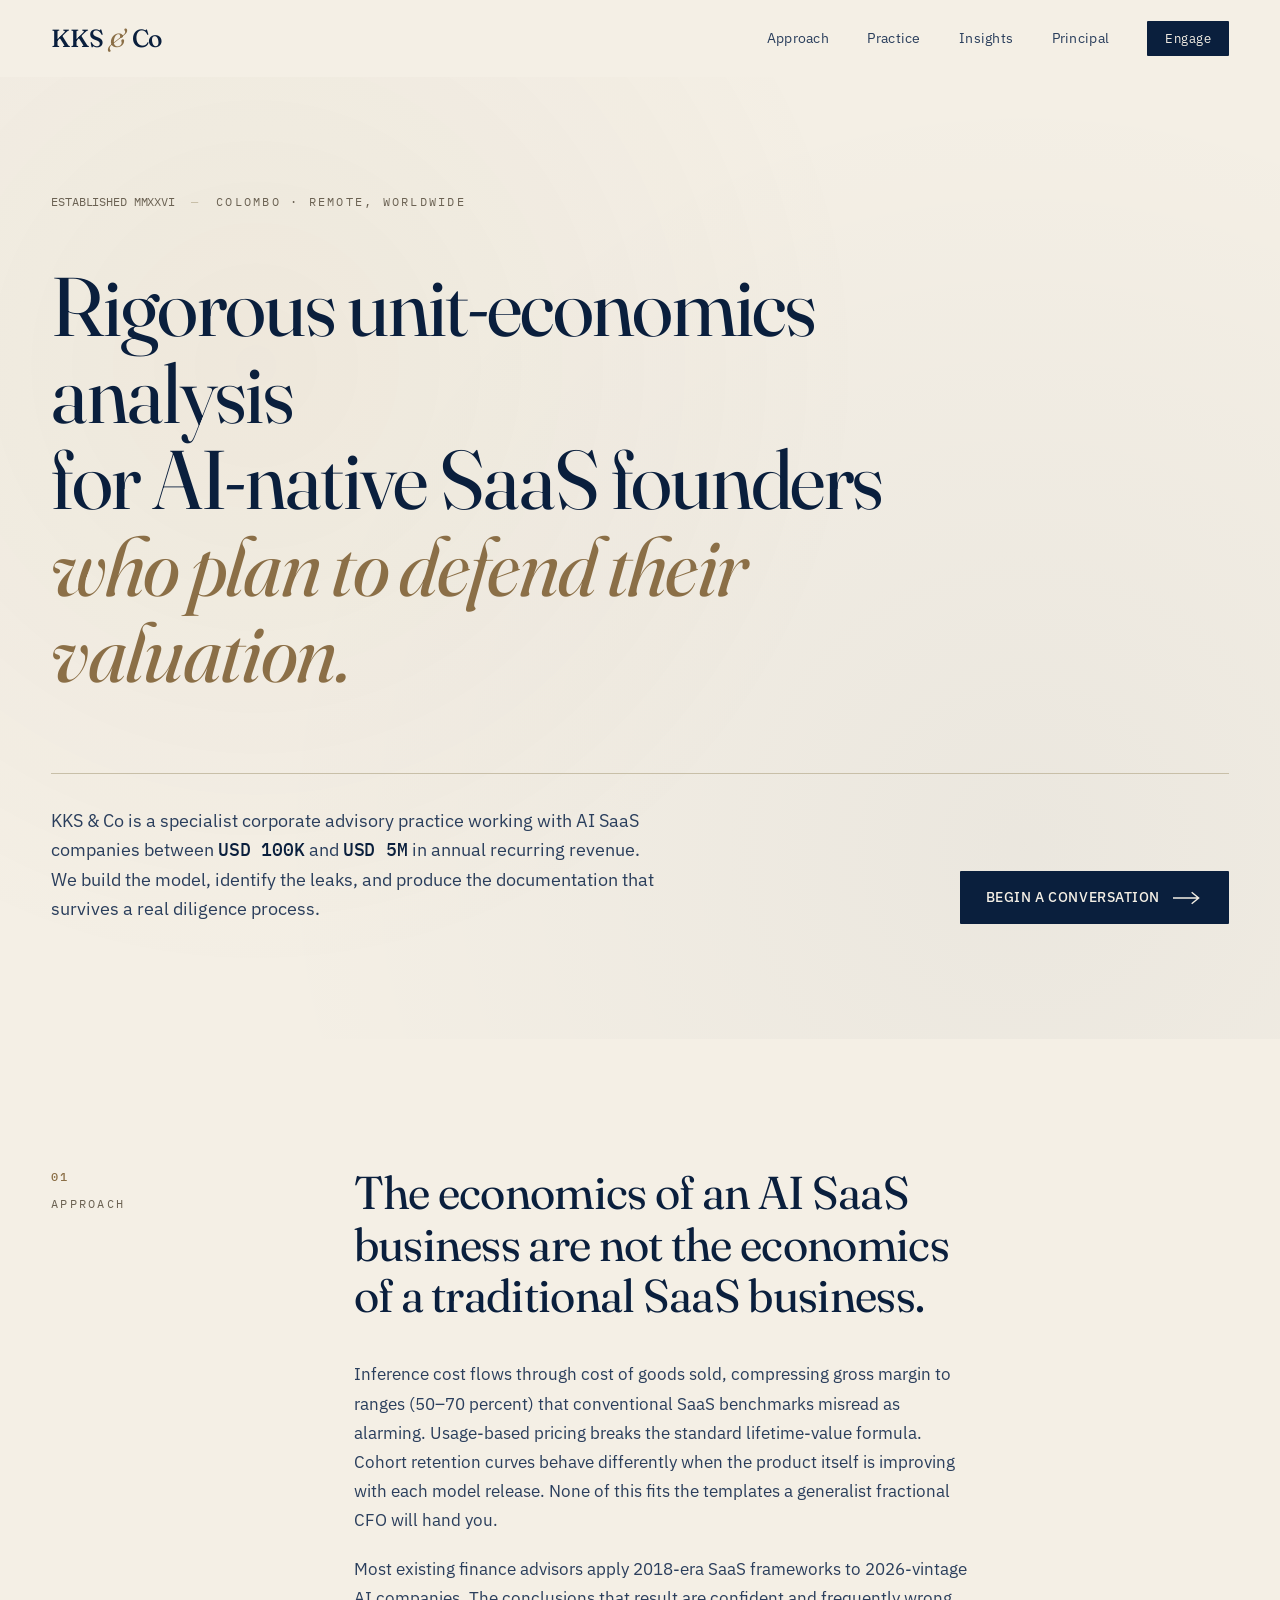
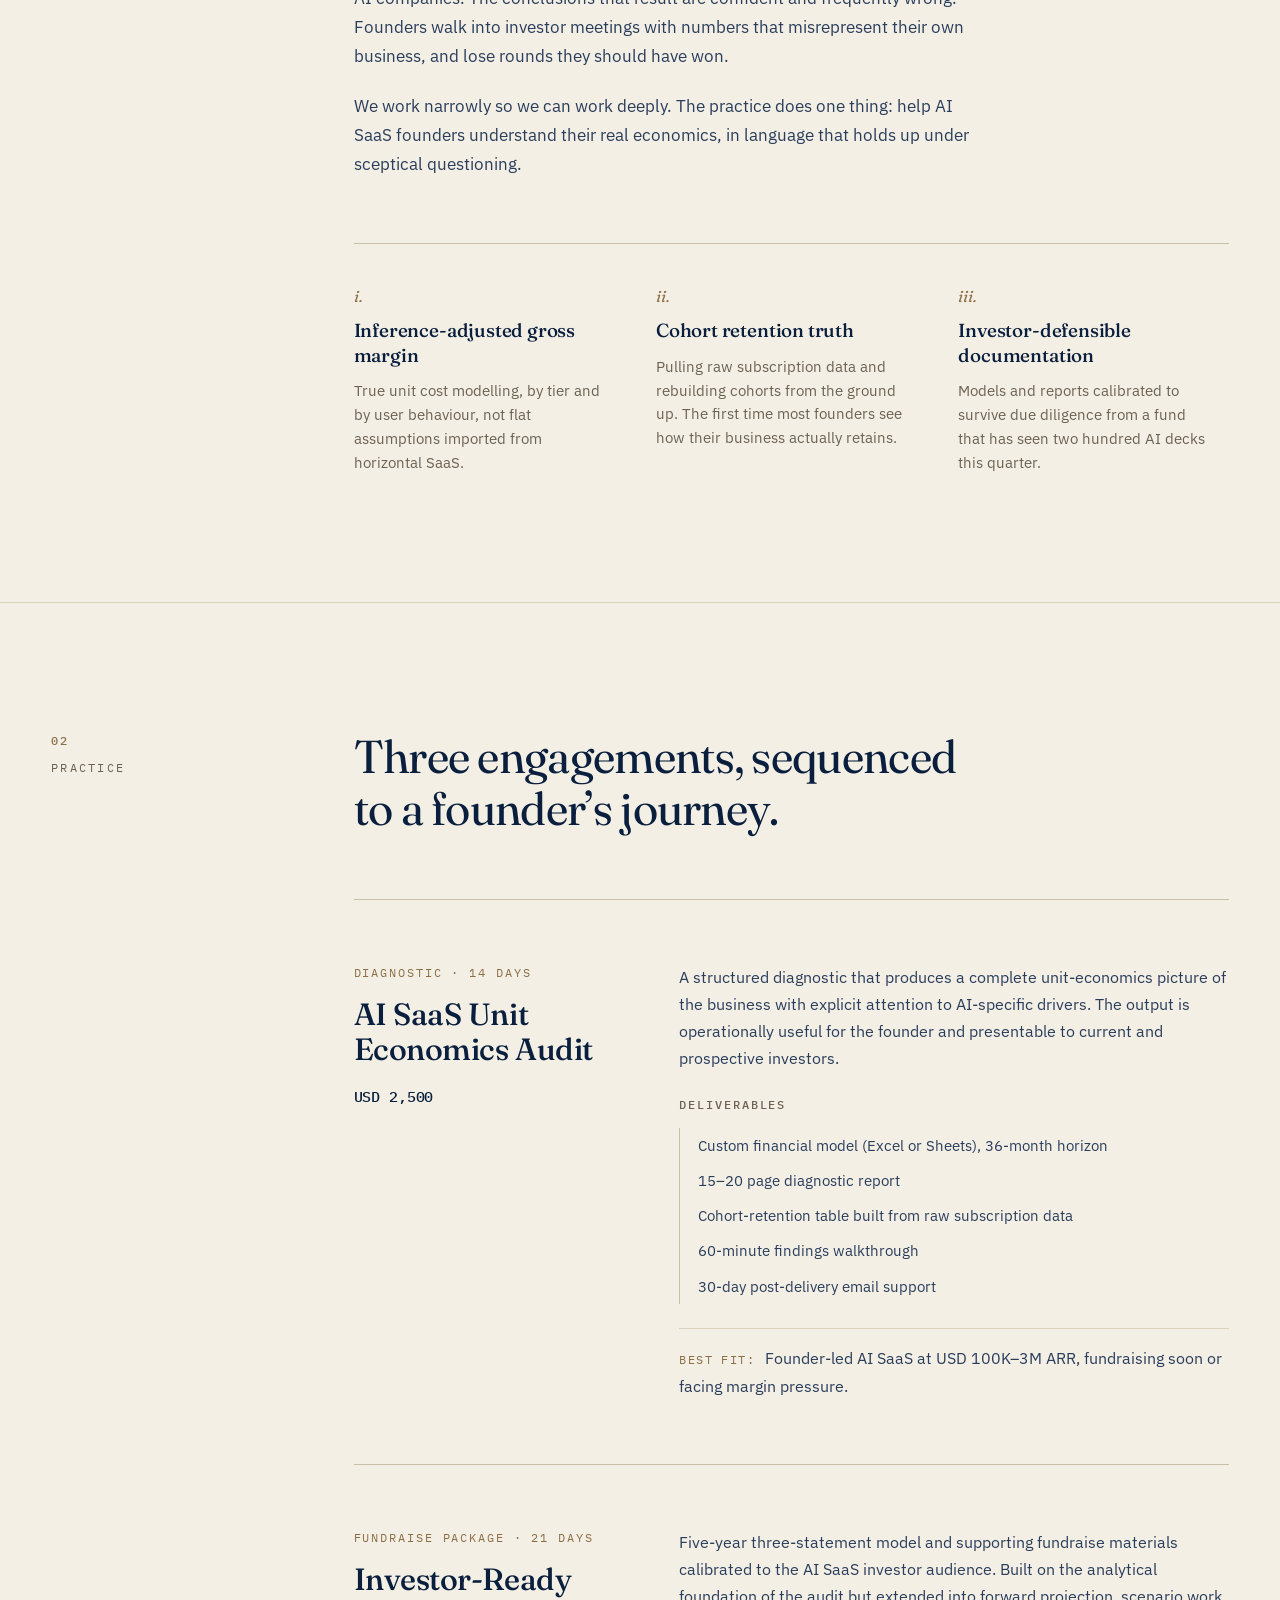
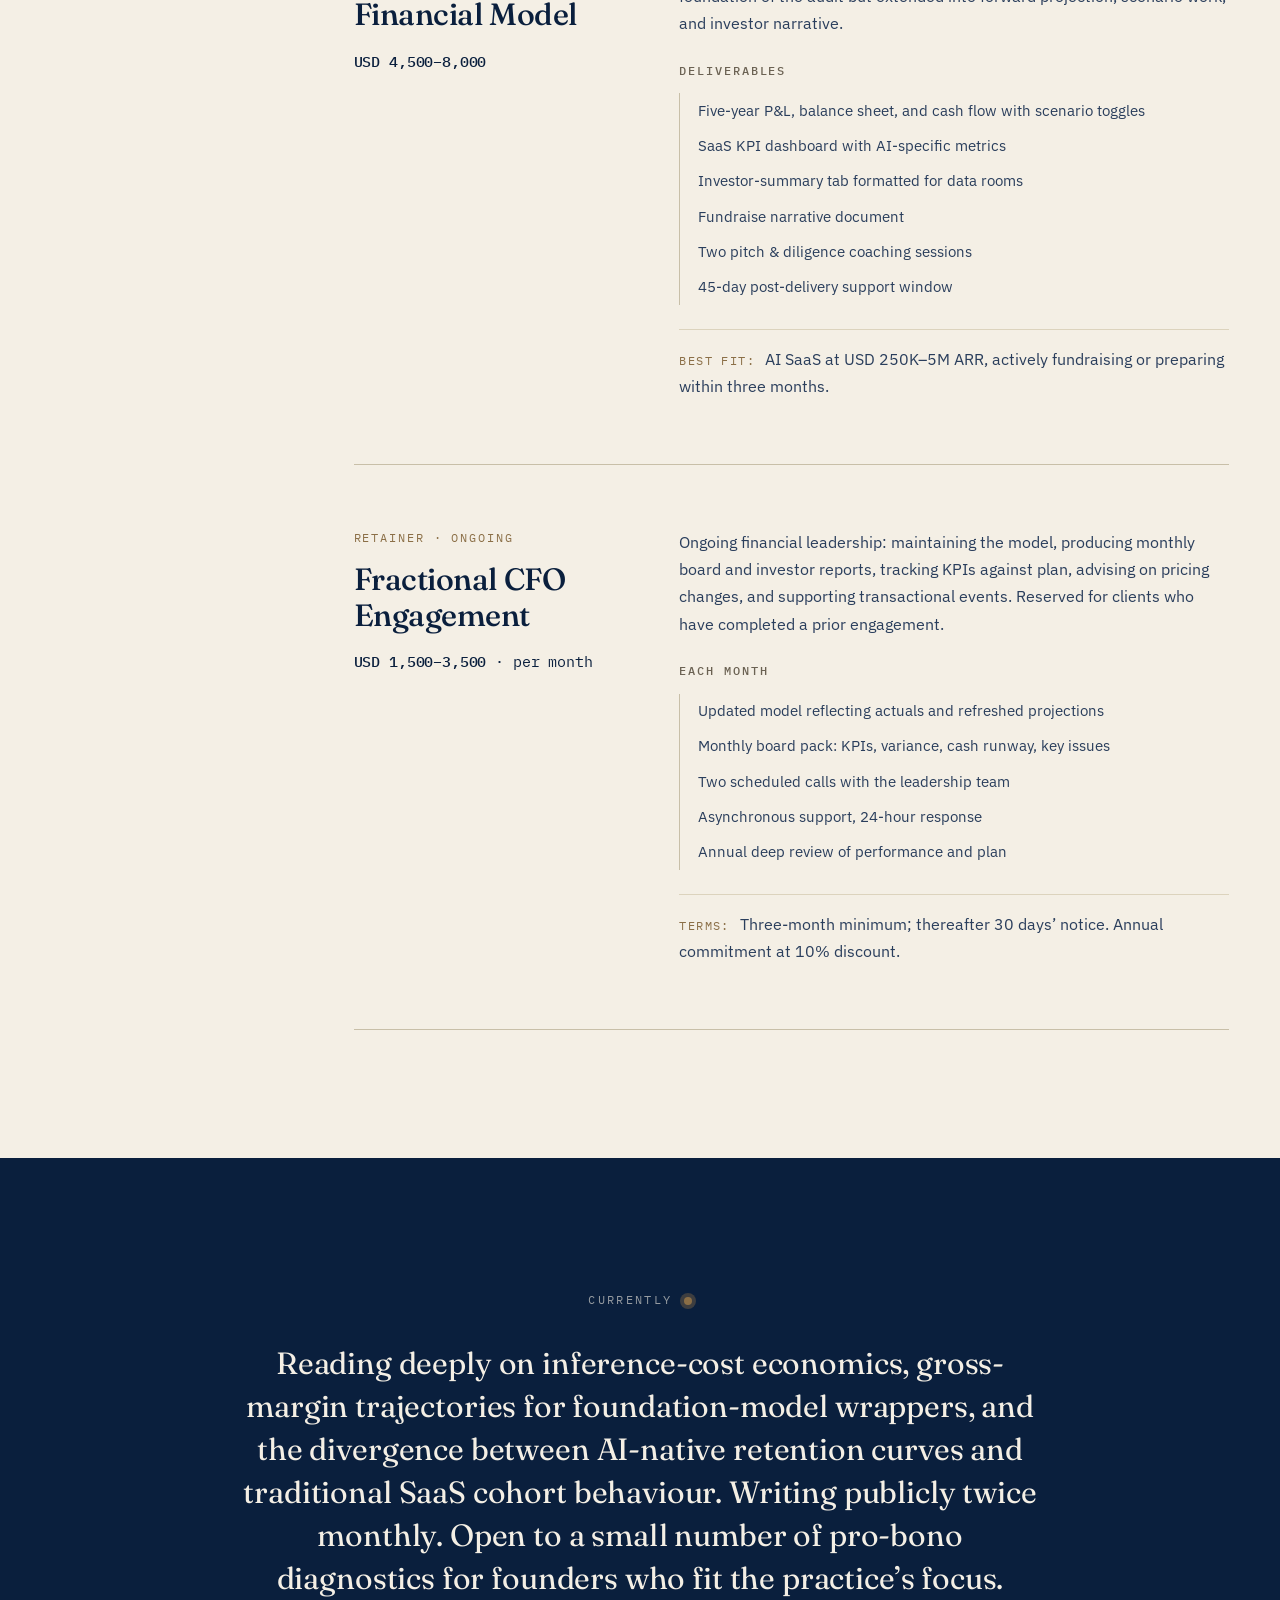
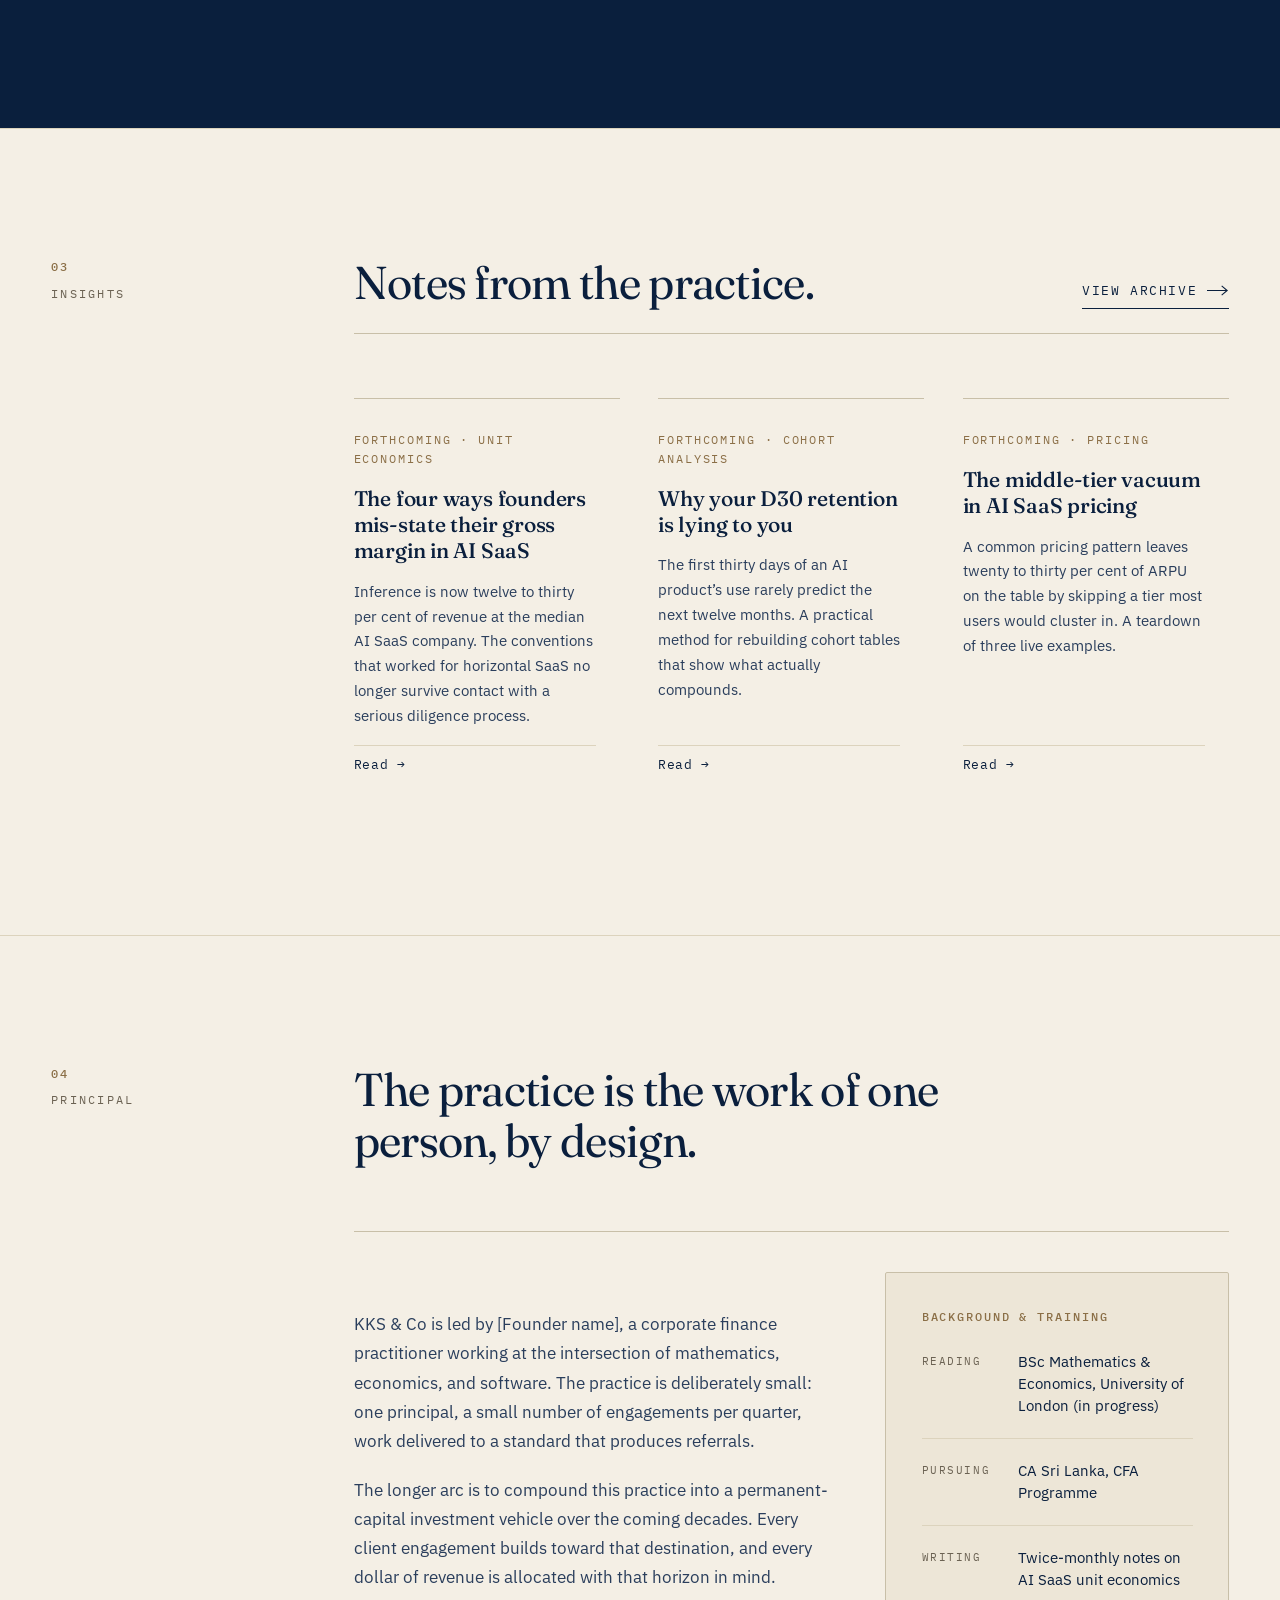
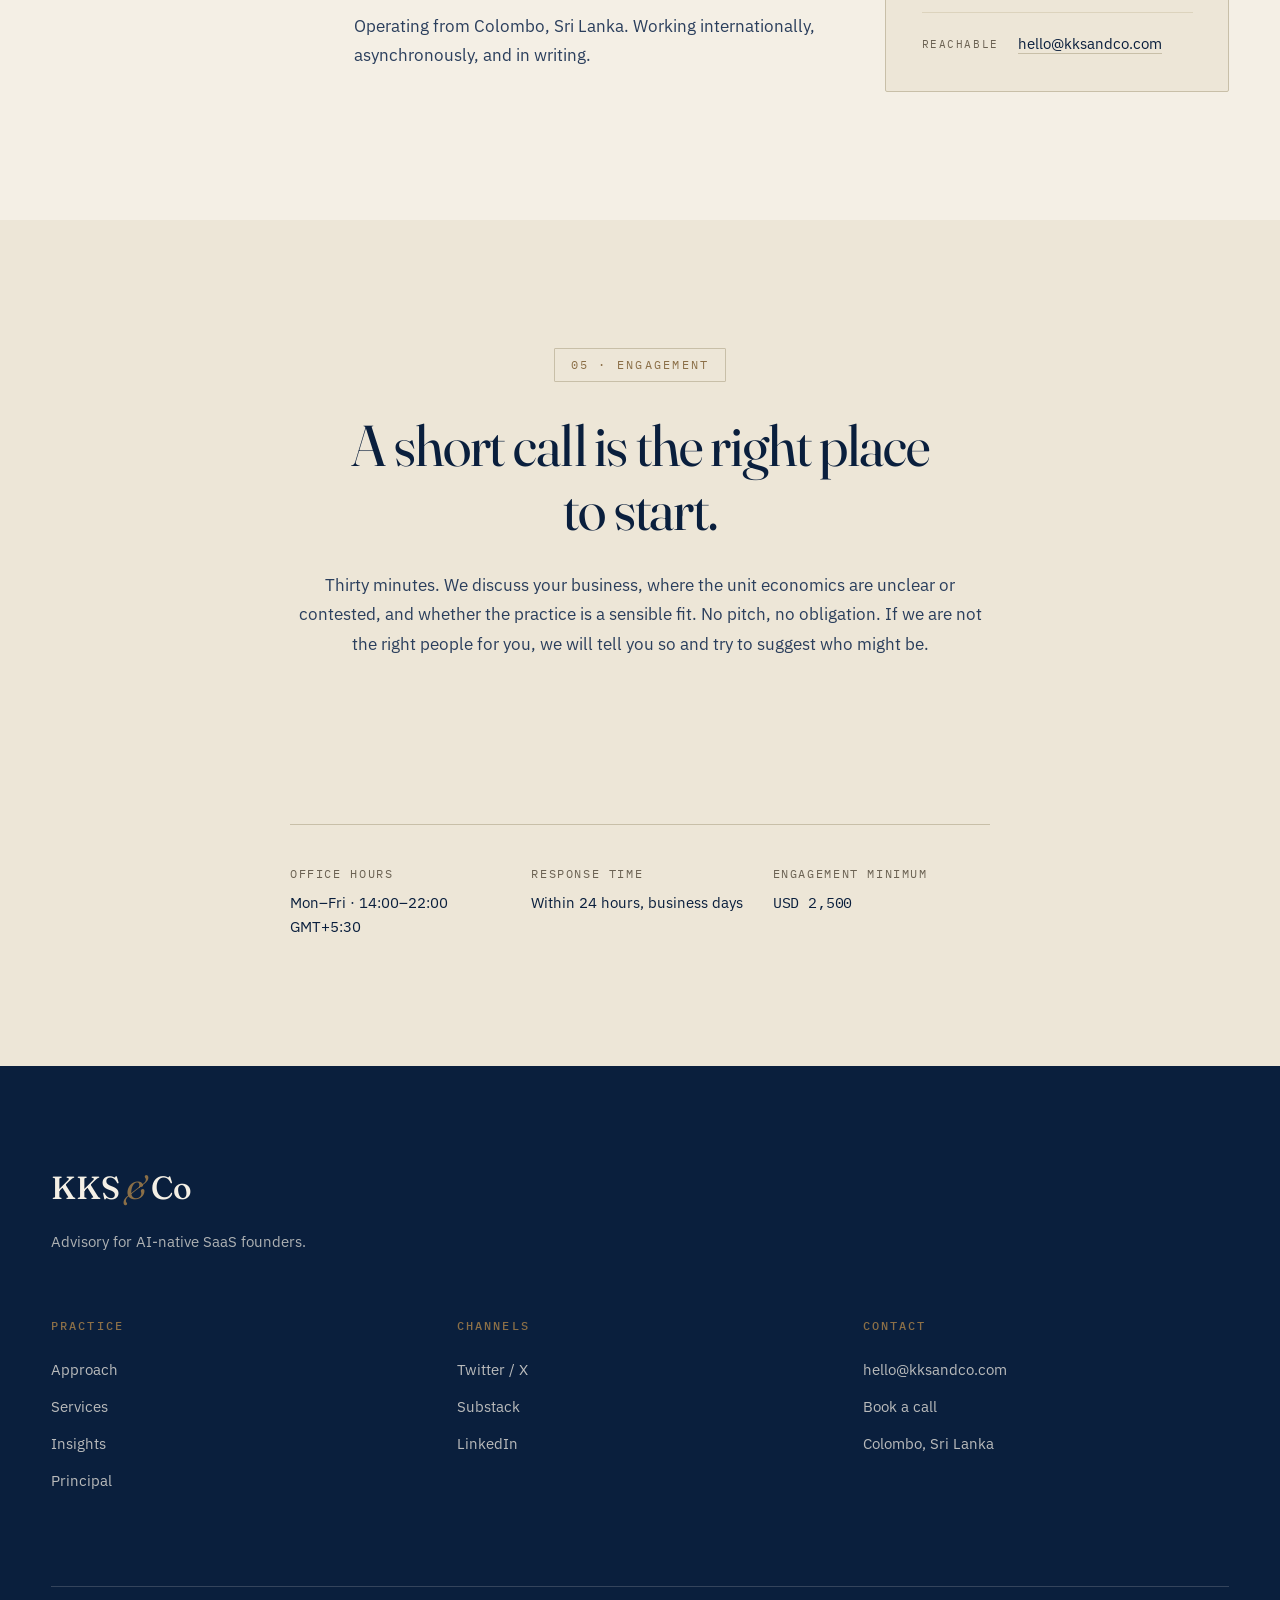
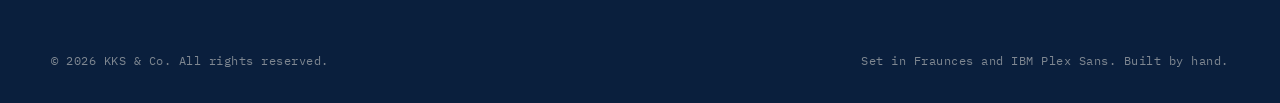
==== commit bf2ade85: "Add files via upload" ====
--- a/index.html
+++ b/index.html
@@ -3,642 +3,503 @@
 <head>
   <meta charset="UTF-8" />
   <meta name="viewport" content="width=device-width, initial-scale=1.0" />
-  <title>KKS &amp; Co — Metrics analysis for bootstrapped SaaS founders</title>
-  <meta name="description" content="Find what's leaking your MRR. Audits, retainers, and growth sprints for bootstrapped SaaS founders." />
-  <link rel="preconnect" href="https://fonts.googleapis.com">
-  <link rel="preconnect" href="https://fonts.gstatic.com" crossorigin>
-  <link href="https://fonts.googleapis.com/css2?family=Fraunces:opsz,wght@9..144,300;9..144,400;9..144,500;9..144,600;9..144,700&family=Instrument+Sans:wght@400;500;600&display=swap" rel="stylesheet">
-  <style>
-    :root {
-      --bg: #F2EDE3;
-      --bg-alt: #ECE6D8;
-      --ink: #14110D;
-      --ink-soft: #4A453B;
-      --muted: #87806F;
-      --rule: #D6CFBE;
-      --accent: #A53A1F;
-      --accent-soft: #C25636;
-    }
-
-    * { box-sizing: border-box; margin: 0; padding: 0; }
-
-    html { scroll-behavior: smooth; }
-
-    body {
-      background: var(--bg);
-      color: var(--ink);
-      font-family: 'Instrument Sans', -apple-system, sans-serif;
-      font-size: 17px;
-      line-height: 1.55;
-      -webkit-font-smoothing: antialiased;
-      text-rendering: optimizeLegibility;
-    }
-
-    .grain {
-      position: fixed;
-      inset: 0;
-      pointer-events: none;
-      opacity: 0.04;
-      z-index: 1;
-      background-image: url("data:image/svg+xml,%3Csvg viewBox='0 0 200 200' xmlns='http://www.w3.org/2000/svg'%3E%3Cfilter id='n'%3E%3CfeTurbulence type='fractalNoise' baseFrequency='0.85' numOctaves='3' /%3E%3C/filter%3E%3Crect width='100%25' height='100%25' filter='url(%23n)' /%3E%3C/svg%3E");
-    }
-
-    .container {
-      max-width: 980px;
-      margin: 0 auto;
-      padding: 0 32px;
-      position: relative;
-      z-index: 2;
-    }
-
-    /* ---------- Top bar ---------- */
-    header {
-      padding: 28px 0;
-      border-bottom: 1px solid var(--rule);
-    }
-    .topbar {
-      display: flex;
-      justify-content: space-between;
-      align-items: baseline;
-    }
-    .brand {
-      font-family: 'Fraunces', serif;
-      font-weight: 500;
-      font-size: 20px;
-      letter-spacing: -0.01em;
-    }
-    .brand .amp {
-      font-style: italic;
-      font-weight: 400;
-      color: var(--accent);
-      margin: 0 1px;
-    }
-    .topbar nav {
-      display: flex;
-      gap: 28px;
-      font-size: 14px;
-      color: var(--ink-soft);
-    }
-    .topbar nav a {
-      color: inherit;
-      text-decoration: none;
-      transition: color 0.2s ease;
-    }
-    .topbar nav a:hover { color: var(--accent); }
-
-    /* ---------- Hero ---------- */
-    .hero {
-      padding: 96px 0 80px;
-      border-bottom: 1px solid var(--rule);
-    }
-    .hero .eyebrow {
-      font-size: 12px;
-      letter-spacing: 0.18em;
-      text-transform: uppercase;
-      color: var(--accent);
-      font-weight: 600;
-      margin-bottom: 28px;
-    }
-    .hero h1 {
-      font-family: 'Fraunces', serif;
-      font-weight: 400;
-      font-size: clamp(40px, 6.5vw, 72px);
-      line-height: 1.05;
-      letter-spacing: -0.025em;
-      max-width: 880px;
-      margin-bottom: 32px;
-    }
-    .hero h1 em {
-      font-style: italic;
-      font-weight: 400;
-      color: var(--accent);
-    }
-    .hero .lede {
-      font-size: 19px;
-      color: var(--ink-soft);
-      max-width: 640px;
-      margin-bottom: 40px;
-    }
-    .hero-meta {
-      display: flex;
-      gap: 36px;
-      align-items: center;
-      font-size: 14px;
-      color: var(--muted);
-    }
-    .hero-meta .dot {
-      width: 6px;
-      height: 6px;
-      border-radius: 50%;
-      background: var(--accent);
-      display: inline-block;
-      margin-right: 8px;
-      animation: pulse 2.4s ease-in-out infinite;
-    }
-    @keyframes pulse {
-      0%, 100% { opacity: 1; }
-      50% { opacity: 0.35; }
-    }
-
-    /* ---------- Section base ---------- */
-    section {
-      padding: 80px 0;
-      border-bottom: 1px solid var(--rule);
-    }
-    .section-label {
-      font-size: 12px;
-      letter-spacing: 0.18em;
-      text-transform: uppercase;
-      color: var(--muted);
-      font-weight: 600;
-      margin-bottom: 28px;
-      display: flex;
-      align-items: center;
-      gap: 12px;
-    }
-    .section-label::before {
-      content: "";
-      width: 24px;
-      height: 1px;
-      background: var(--accent);
-    }
-    h2 {
-      font-family: 'Fraunces', serif;
-      font-weight: 400;
-      font-size: clamp(32px, 4.5vw, 48px);
-      line-height: 1.1;
-      letter-spacing: -0.02em;
-      margin-bottom: 24px;
-      max-width: 760px;
-    }
-    h2 em {
-      font-style: italic;
-      color: var(--accent);
-    }
-
-    /* ---------- What I do ---------- */
-    .what-grid {
-      display: grid;
-      grid-template-columns: 1fr 1fr;
-      gap: 48px;
-      margin-top: 32px;
-    }
-    .what-grid p {
-      color: var(--ink-soft);
-      font-size: 17px;
-    }
-    .what-grid p + p { margin-top: 16px; }
-    .pull {
-      font-family: 'Fraunces', serif;
-      font-style: italic;
-      font-size: 22px;
-      line-height: 1.4;
-      color: var(--ink);
-      padding-left: 20px;
-      border-left: 2px solid var(--accent);
-    }
-
-    /* ---------- Services ---------- */
-    .services {
-      display: grid;
-      grid-template-columns: 1fr;
-      gap: 0;
-      margin-top: 48px;
-      border-top: 1px solid var(--rule);
-    }
-    .tier {
-      display: grid;
-      grid-template-columns: 60px 1.8fr 1fr 0.9fr;
-      gap: 32px;
-      padding: 36px 0;
-      border-bottom: 1px solid var(--rule);
-      align-items: start;
-    }
-    .tier:last-child { border-bottom: none; }
-    .tier-num {
-      font-family: 'Fraunces', serif;
-      font-style: italic;
-      font-size: 28px;
-      color: var(--accent);
-    }
-    .tier-name {
-      font-family: 'Fraunces', serif;
-      font-size: 26px;
-      letter-spacing: -0.01em;
-      margin-bottom: 6px;
-    }
-    .tier-tag {
-      font-size: 13px;
-      color: var(--muted);
-      letter-spacing: 0.04em;
-      text-transform: uppercase;
-      margin-bottom: 14px;
-    }
-    .tier-desc {
-      font-size: 15px;
-      color: var(--ink-soft);
-      line-height: 1.55;
-    }
-    .tier-deliverables {
-      font-size: 14px;
-      color: var(--ink-soft);
-    }
-    .tier-deliverables strong {
-      display: block;
-      font-weight: 600;
-      color: var(--ink);
-      margin-bottom: 8px;
-      font-size: 12px;
-      letter-spacing: 0.1em;
-      text-transform: uppercase;
-    }
-    .tier-deliverables ul {
-      list-style: none;
-    }
-    .tier-deliverables li {
-      padding: 3px 0;
-      position: relative;
-      padding-left: 14px;
-    }
-    .tier-deliverables li::before {
-      content: "→";
-      position: absolute;
-      left: 0;
-      color: var(--accent);
-    }
-    .tier-price {
-      text-align: right;
-    }
-    .tier-price .amount {
-      font-family: 'Fraunces', serif;
-      font-size: 26px;
-      letter-spacing: -0.01em;
-    }
-    .tier-price .unit {
-      display: block;
-      font-size: 13px;
-      color: var(--muted);
-      margin-top: 4px;
-    }
-
-    /* ---------- Process ---------- */
-    .process-grid {
-      display: grid;
-      grid-template-columns: repeat(4, 1fr);
-      gap: 24px;
-      margin-top: 40px;
-    }
-    .step {
-      padding-top: 16px;
-      border-top: 1px solid var(--rule);
-    }
-    .step-num {
-      font-size: 12px;
-      color: var(--accent);
-      font-weight: 600;
-      letter-spacing: 0.1em;
-      margin-bottom: 12px;
-    }
-    .step-title {
-      font-family: 'Fraunces', serif;
-      font-size: 19px;
-      margin-bottom: 8px;
-      letter-spacing: -0.01em;
-    }
-    .step-text {
-      font-size: 14px;
-      color: var(--ink-soft);
-      line-height: 1.5;
-    }
-
-    /* ---------- Honest section ---------- */
-    .honest {
-      background: var(--bg-alt);
-      margin: 0 -32px;
-      padding: 60px 32px;
-      border-radius: 4px;
-      border: 1px solid var(--rule);
-      position: relative;
-    }
-    .honest-label {
-      position: absolute;
-      top: -10px;
-      left: 32px;
-      background: var(--bg);
-      padding: 0 12px;
-      font-size: 11px;
-      letter-spacing: 0.18em;
-      text-transform: uppercase;
-      color: var(--accent);
-      font-weight: 600;
-    }
-    .honest h3 {
-      font-family: 'Fraunces', serif;
-      font-weight: 400;
-      font-size: 26px;
-      margin-bottom: 16px;
-      letter-spacing: -0.01em;
-    }
-    .honest p {
-      color: var(--ink-soft);
-      max-width: 680px;
-      margin-bottom: 14px;
-    }
-
-    /* ---------- Contact ---------- */
-    .contact {
-      padding: 100px 0 80px;
-    }
-    .contact-grid {
-      display: grid;
-      grid-template-columns: 1fr 1fr;
-      gap: 48px;
-      align-items: end;
-    }
-    .contact h2 { margin-bottom: 24px; }
-    .contact p {
-      color: var(--ink-soft);
-      max-width: 480px;
-      margin-bottom: 32px;
-    }
-    .email-link {
-      display: inline-block;
-      font-family: 'Fraunces', serif;
-      font-size: clamp(28px, 4vw, 42px);
-      color: var(--ink);
-      text-decoration: none;
-      border-bottom: 2px solid var(--accent);
-      padding-bottom: 4px;
-      transition: color 0.2s ease, transform 0.2s ease;
-      letter-spacing: -0.01em;
-    }
-    .email-link:hover {
-      color: var(--accent);
-    }
-    .contact-side {
-      font-size: 14px;
-      color: var(--ink-soft);
-    }
-    .contact-side strong {
-      display: block;
-      font-size: 12px;
-      letter-spacing: 0.1em;
-      text-transform: uppercase;
-      color: var(--muted);
-      margin-bottom: 8px;
-      font-weight: 600;
-    }
-    .contact-side a {
-      color: var(--ink);
-      text-decoration: none;
-      border-bottom: 1px solid var(--rule);
-    }
-    .contact-side a:hover { border-color: var(--accent); }
-    .contact-side .row { margin-bottom: 18px; }
-
-    /* ---------- Footer ---------- */
-    footer {
-      padding: 32px 0;
-      border-top: 1px solid var(--rule);
-      font-size: 13px;
-      color: var(--muted);
-      display: flex;
-      justify-content: space-between;
-      align-items: center;
-    }
-
-    /* ---------- Reveal animation ---------- */
-    .reveal {
-      opacity: 0;
-      transform: translateY(20px);
-      animation: fadeUp 0.9s cubic-bezier(0.2, 0.8, 0.2, 1) forwards;
-    }
-    .reveal-1 { animation-delay: 0.05s; }
-    .reveal-2 { animation-delay: 0.15s; }
-    .reveal-3 { animation-delay: 0.25s; }
-    .reveal-4 { animation-delay: 0.35s; }
-    @keyframes fadeUp {
-      to { opacity: 1; transform: translateY(0); }
-    }
-
-    /* ---------- Responsive ---------- */
-    @media (max-width: 760px) {
-      .container { padding: 0 24px; }
-      .what-grid { grid-template-columns: 1fr; gap: 28px; }
-      .tier {
-        grid-template-columns: 1fr;
-        gap: 16px;
-      }
-      .tier-price { text-align: left; }
-      .process-grid { grid-template-columns: 1fr 1fr; }
-      .contact-grid { grid-template-columns: 1fr; gap: 32px; }
-      .topbar nav { gap: 20px; }
-      .hero { padding: 60px 0; }
-      section { padding: 60px 0; }
-      .honest { margin: 0 -24px; padding: 48px 24px; }
-      .honest-label { left: 24px; }
-    }
-  </style>
+  <meta name="description" content="KKS & Co — a specialist advisory practice for AI-native SaaS founders. Unit economics, financial models, and fractional CFO support." />
+  <meta name="theme-color" content="#0A1F3D" />
+  <meta property="og:title" content="KKS & Co — Advisory for AI SaaS founders" />
+  <meta property="og:description" content="Rigorous unit-economics analysis, investor-ready financial models, and fractional finance support for AI-native SaaS founders." />
+  <meta property="og:type" content="website" />
+  <meta property="og:url" content="https://kksandco.com" />
+  <title>KKS &amp; Co — Advisory for AI SaaS founders</title>
+
+  <!-- Preconnect for fonts -->
+  <link rel="preconnect" href="https://fonts.googleapis.com" />
+  <link rel="preconnect" href="https://fonts.gstatic.com" crossorigin />
+  <link href="https://fonts.googleapis.com/css2?family=Fraunces:ital,opsz,wght@0,9..144,400;0,9..144,500;0,9..144,600;1,9..144,400&family=IBM+Plex+Sans:wght@300;400;500;600&family=IBM+Plex+Mono:wght@400;500&display=swap" rel="stylesheet" />
+
+  <link rel="stylesheet" href="styles.css" />
+  <link rel="icon" type="image/svg+xml" href="data:image/svg+xml,%3Csvg xmlns='http://www.w3.org/2000/svg' viewBox='0 0 100 100'%3E%3Crect width='100' height='100' fill='%230A1F3D'/%3E%3Ctext x='50' y='62' text-anchor='middle' fill='%23F4EFE5' font-family='Georgia,serif' font-size='42' font-weight='500' font-style='italic'%3EK%3C/text%3E%3C/svg%3E" />
 </head>
 <body>
-  <div class="grain"></div>
-
-  <header>
-    <div class="container">
-      <div class="topbar">
-        <div class="brand">KKS <span class="amp">&amp;</span> Co</div>
-        <nav>
-          <a href="#services">Services</a>
-          <a href="#process">Process</a>
-          <a href="#contact">Contact</a>
-        </nav>
-      </div>
+
+  <!-- ================= HEADER ================= -->
+  <header class="site-header" id="top">
+    <div class="container header-inner">
+      <a href="#top" class="brand" aria-label="KKS & Co — home">
+        <span class="brand-mark">KKS</span>
+        <span class="brand-amp">&amp;</span>
+        <span class="brand-co">Co</span>
+      </a>
+      <nav class="primary-nav" aria-label="Primary">
+        <ul>
+          <li><a href="#approach">Approach</a></li>
+          <li><a href="#practice">Practice</a></li>
+          <li><a href="#insights">Insights</a></li>
+          <li><a href="#principal">Principal</a></li>
+          <li><a href="#engage" class="nav-cta">Engage</a></li>
+        </ul>
+      </nav>
+      <button class="menu-toggle" aria-label="Open menu" aria-expanded="false">
+        <span></span><span></span><span></span>
+      </button>
     </div>
   </header>
 
+  <!-- ================= HERO ================= -->
   <section class="hero">
     <div class="container">
-      <div class="eyebrow reveal reveal-1">Metrics analysis · Bootstrapped SaaS</div>
-      <h1 class="reveal reveal-2">
-        Find what's <em>leaking</em> your MRR.
+      <div class="hero-meta">
+        <span class="dateline">Established <time datetime="2026">MMXXVI</time></span>
+        <span class="separator" aria-hidden="true">&mdash;</span>
+        <span class="location">Colombo &middot; Remote, worldwide</span>
+      </div>
+
+      <h1 class="hero-title">
+        <span class="line">Rigorous unit&#8209;economics analysis</span>
+        <span class="line">for AI&#8209;native SaaS founders</span>
+        <span class="line italic">who plan to defend their valuation.</span>
       </h1>
-      <p class="lede reveal reveal-3">
-        Most founders at $3k–$10k MRR are flying blind. They have Stripe data, analytics events, and gut feelings — but no clear answer to which leak is costing them the most. That's what I do. I find it. Then I tell you exactly how to fix it.
-      </p>
-      <div class="hero-meta reveal reveal-4">
-        <span><span class="dot"></span>Currently accepting new clients</span>
-        <span>Remote · Async-first</span>
-      </div>
-    </div>
-  </section>
-
-  <section id="what">
+
+      <div class="hero-foot">
+        <p class="hero-lede">
+          KKS &amp; Co is a specialist corporate advisory practice working with
+          AI SaaS companies between
+          <span class="num">USD&nbsp;100K</span> and
+          <span class="num">USD&nbsp;5M</span> in annual recurring revenue.
+          We build the model, identify the leaks, and produce the
+          documentation that survives a real diligence process.
+        </p>
+        <a href="#engage" class="btn-primary">
+          Begin a conversation
+          <svg viewBox="0 0 24 12" aria-hidden="true" width="32" height="14">
+            <path d="M0 6 L22 6 M16 1 L22 6 L16 11" stroke="currentColor" stroke-width="1.2" fill="none"/>
+          </svg>
+        </a>
+      </div>
+    </div>
+  </section>
+
+  <!-- ================= APPROACH ================= -->
+  <section class="section section-approach" id="approach">
+    <div class="container grid-12">
+      <div class="section-marker">
+        <span class="marker-num">01</span>
+        <span class="marker-label">Approach</span>
+      </div>
+
+      <div class="section-body">
+        <h2 class="section-title">
+          The economics of an AI SaaS business are not the economics of a
+          traditional SaaS business.
+        </h2>
+
+        <div class="prose">
+          <p>
+            Inference cost flows through cost of goods sold, compressing gross
+            margin to ranges (50&ndash;70 percent) that conventional SaaS
+            benchmarks misread as alarming. Usage-based pricing breaks the
+            standard lifetime-value formula. Cohort retention curves behave
+            differently when the product itself is improving with each model
+            release. None of this fits the templates a generalist fractional
+            CFO will hand you.
+          </p>
+          <p>
+            Most existing finance advisors apply 2018-era SaaS frameworks to
+            2026-vintage AI companies. The conclusions that result are confident
+            and frequently wrong. Founders walk into investor meetings with
+            numbers that misrepresent their own business, and lose rounds they
+            should have won.
+          </p>
+          <p>
+            We work narrowly so we can work deeply. The practice does one thing:
+            help AI SaaS founders understand their real economics, in
+            language that holds up under sceptical questioning.
+          </p>
+        </div>
+
+        <ul class="pillars">
+          <li>
+            <span class="pillar-num">i.</span>
+            <h3>Inference&#8209;adjusted gross margin</h3>
+            <p>True unit cost modelling, by tier and by user behaviour, not flat
+              assumptions imported from horizontal SaaS.</p>
+          </li>
+          <li>
+            <span class="pillar-num">ii.</span>
+            <h3>Cohort retention truth</h3>
+            <p>Pulling raw subscription data and rebuilding cohorts from
+              the ground up. The first time most founders see how their
+              business actually retains.</p>
+          </li>
+          <li>
+            <span class="pillar-num">iii.</span>
+            <h3>Investor&#8209;defensible documentation</h3>
+            <p>Models and reports calibrated to survive due diligence
+              from a fund that has seen two hundred AI decks this quarter.</p>
+          </li>
+        </ul>
+      </div>
+    </div>
+  </section>
+
+  <!-- ================= PRACTICE ================= -->
+  <section class="section section-practice" id="practice">
+    <div class="container grid-12">
+      <div class="section-marker">
+        <span class="marker-num">02</span>
+        <span class="marker-label">Practice</span>
+      </div>
+
+      <div class="section-body">
+        <h2 class="section-title">
+          Three engagements, sequenced to a founder&rsquo;s journey.
+        </h2>
+
+        <div class="services">
+
+          <article class="service">
+            <header class="service-head">
+              <span class="service-tag">Diagnostic &middot; 14 days</span>
+              <h3 class="service-name">
+                AI SaaS Unit Economics Audit
+              </h3>
+              <p class="service-price"><span class="num">USD&nbsp;2,500</span></p>
+            </header>
+            <div class="service-body">
+              <p>
+                A structured diagnostic that produces a complete unit-economics
+                picture of the business with explicit attention to AI-specific
+                drivers. The output is operationally useful for the founder
+                and presentable to current and prospective investors.
+              </p>
+              <h4>Deliverables</h4>
+              <ul>
+                <li>Custom financial model (Excel or Sheets), 36-month horizon</li>
+                <li>15&ndash;20 page diagnostic report</li>
+                <li>Cohort-retention table built from raw subscription data</li>
+                <li>60-minute findings walkthrough</li>
+                <li>30-day post-delivery email support</li>
+              </ul>
+              <p class="service-fit">
+                <span class="label">Best fit:</span>
+                Founder-led AI SaaS at USD&nbsp;100K&ndash;3M ARR, fundraising
+                soon or facing margin pressure.
+              </p>
+            </div>
+          </article>
+
+          <article class="service">
+            <header class="service-head">
+              <span class="service-tag">Fundraise package &middot; 21 days</span>
+              <h3 class="service-name">
+                Investor&#8209;Ready Financial Model
+              </h3>
+              <p class="service-price"><span class="num">USD&nbsp;4,500&ndash;8,000</span></p>
+            </header>
+            <div class="service-body">
+              <p>
+                Five-year three-statement model and supporting fundraise
+                materials calibrated to the AI SaaS investor audience. Built
+                on the analytical foundation of the audit but extended into
+                forward projection, scenario work, and investor narrative.
+              </p>
+              <h4>Deliverables</h4>
+              <ul>
+                <li>Five-year P&amp;L, balance sheet, and cash flow with scenario toggles</li>
+                <li>SaaS KPI dashboard with AI-specific metrics</li>
+                <li>Investor-summary tab formatted for data rooms</li>
+                <li>Fundraise narrative document</li>
+                <li>Two pitch &amp; diligence coaching sessions</li>
+                <li>45-day post-delivery support window</li>
+              </ul>
+              <p class="service-fit">
+                <span class="label">Best fit:</span>
+                AI SaaS at USD&nbsp;250K&ndash;5M ARR, actively fundraising or
+                preparing within three months.
+              </p>
+            </div>
+          </article>
+
+          <article class="service">
+            <header class="service-head">
+              <span class="service-tag">Retainer &middot; ongoing</span>
+              <h3 class="service-name">
+                Fractional CFO Engagement
+              </h3>
+              <p class="service-price"><span class="num">USD&nbsp;1,500&ndash;3,500</span> &middot; per month</p>
+            </header>
+            <div class="service-body">
+              <p>
+                Ongoing financial leadership: maintaining the model,
+                producing monthly board and investor reports, tracking KPIs
+                against plan, advising on pricing changes, and supporting
+                transactional events. Reserved for clients who have completed
+                a prior engagement.
+              </p>
+              <h4>Each month</h4>
+              <ul>
+                <li>Updated model reflecting actuals and refreshed projections</li>
+                <li>Monthly board pack: KPIs, variance, cash runway, key issues</li>
+                <li>Two scheduled calls with the leadership team</li>
+                <li>Asynchronous support, 24-hour response</li>
+                <li>Annual deep review of performance and plan</li>
+              </ul>
+              <p class="service-fit">
+                <span class="label">Terms:</span>
+                Three-month minimum; thereafter 30 days&rsquo; notice. Annual commitment at 10% discount.
+              </p>
+            </div>
+          </article>
+
+        </div>
+      </div>
+    </div>
+  </section>
+
+  <!-- ================= NOW / CURRENT FOCUS ================= -->
+  <section class="section section-now" id="now">
     <div class="container">
-      <div class="section-label">What I do</div>
-      <h2>Plain analysis. <em>Specific</em> fixes. No fluff.</h2>
-      <div class="what-grid">
-        <div>
-          <p>Bootstrapped SaaS founders are usually past the "is this real" stage and stuck somewhere between $3k and $10k MRR. The problem isn't that they're lazy or that the product is bad. The problem is that nobody is reading their numbers carefully enough to find the one or two things actually holding them back.</p>
-          <p>I read the numbers carefully. Stripe, Paddle, Mixpanel, PostHog, GA4 — wherever the data lives. I look at churn cohorts, activation rates, trial conversion, expansion revenue, and pricing alignment. Then I tell you, in writing, the two or three things costing you the most money and exactly what to do about them.</p>
-        </div>
-        <div>
-          <div class="pull">
-            "Improve onboarding" is not advice. The advice is: users who don't connect their Stripe in the first 24 hours churn at 4× the rate — here's the in-app prompt to fix it.
+      <div class="now-inner">
+        <div class="now-marker">
+          <span class="now-label">Currently</span>
+          <span class="now-pulse" aria-hidden="true"></span>
+        </div>
+        <p class="now-statement">
+          Reading deeply on inference-cost economics, gross-margin trajectories
+          for foundation-model wrappers, and the divergence between AI-native
+          retention curves and traditional SaaS cohort behaviour. Writing
+          publicly twice monthly. Open to a small number of pro-bono
+          diagnostics for founders who fit the practice&rsquo;s focus.
+        </p>
+      </div>
+    </div>
+  </section>
+
+  <!-- ================= INSIGHTS ================= -->
+  <section class="section section-insights" id="insights">
+    <div class="container grid-12">
+      <div class="section-marker">
+        <span class="marker-num">03</span>
+        <span class="marker-label">Insights</span>
+      </div>
+
+      <div class="section-body">
+        <div class="insights-head">
+          <h2 class="section-title">
+            Notes from the practice.
+          </h2>
+          <a href="insights.html" class="link-arrow">
+            View archive
+            <svg viewBox="0 0 24 12" aria-hidden="true" width="22" height="11">
+              <path d="M0 6 L22 6 M16 1 L22 6 L16 11" stroke="currentColor" stroke-width="1.2" fill="none"/>
+            </svg>
+          </a>
+        </div>
+
+        <div class="articles">
+          <article class="article-card">
+            <span class="article-meta">Forthcoming &middot; Unit economics</span>
+            <h3 class="article-title">
+              The four ways founders mis&#8209;state their gross margin in
+              AI SaaS
+            </h3>
+            <p class="article-excerpt">
+              Inference is now twelve to thirty per cent of revenue at
+              the median AI SaaS company. The conventions that worked for
+              horizontal SaaS no longer survive contact with a serious
+              diligence process.
+            </p>
+            <span class="article-link">Read &rarr;</span>
+          </article>
+
+          <article class="article-card">
+            <span class="article-meta">Forthcoming &middot; Cohort analysis</span>
+            <h3 class="article-title">
+              Why your D30 retention is lying to you
+            </h3>
+            <p class="article-excerpt">
+              The first thirty days of an AI product&rsquo;s use rarely
+              predict the next twelve months. A practical method for
+              rebuilding cohort tables that show what actually compounds.
+            </p>
+            <span class="article-link">Read &rarr;</span>
+          </article>
+
+          <article class="article-card">
+            <span class="article-meta">Forthcoming &middot; Pricing</span>
+            <h3 class="article-title">
+              The middle&#8209;tier vacuum in AI SaaS pricing
+            </h3>
+            <p class="article-excerpt">
+              A common pricing pattern leaves twenty to thirty per cent
+              of ARPU on the table by skipping a tier most users would
+              cluster in. A teardown of three live examples.
+            </p>
+            <span class="article-link">Read &rarr;</span>
+          </article>
+        </div>
+      </div>
+    </div>
+  </section>
+
+  <!-- ================= PRINCIPAL ================= -->
+  <section class="section section-principal" id="principal">
+    <div class="container grid-12">
+      <div class="section-marker">
+        <span class="marker-num">04</span>
+        <span class="marker-label">Principal</span>
+      </div>
+
+      <div class="section-body principal-body">
+        <h2 class="section-title">
+          The practice is the work of one person, by design.
+        </h2>
+
+        <div class="principal-grid">
+          <div class="prose">
+            <p>
+              KKS &amp; Co is led by [Founder name], a corporate finance
+              practitioner working at the intersection of mathematics, economics,
+              and software. The practice is deliberately small: one principal,
+              a small number of engagements per quarter, work delivered to a
+              standard that produces referrals.
+            </p>
+            <p>
+              The longer arc is to compound this practice into a permanent-capital
+              investment vehicle over the coming decades. Every client engagement
+              builds toward that destination, and every dollar of revenue is
+              allocated with that horizon in mind.
+            </p>
+            <p>
+              Operating from Colombo, Sri Lanka. Working internationally,
+              asynchronously, and in writing.
+            </p>
           </div>
-        </div>
-      </div>
-    </div>
-  </section>
-
-  <section id="services">
+
+          <aside class="principal-card">
+            <h4>Background &amp; training</h4>
+            <ul class="principal-list">
+              <li>
+                <span class="list-label">Reading</span>
+                <span>BSc Mathematics &amp; Economics, University of London (in progress)</span>
+              </li>
+              <li>
+                <span class="list-label">Pursuing</span>
+                <span>CA Sri Lanka, CFA Programme</span>
+              </li>
+              <li>
+                <span class="list-label">Writing</span>
+                <span>Twice-monthly notes on AI SaaS unit economics</span>
+              </li>
+              <li>
+                <span class="list-label">Reachable</span>
+                <span><a href="mailto:hello@kksandco.com">hello@kksandco.com</a></span>
+              </li>
+            </ul>
+          </aside>
+        </div>
+      </div>
+    </div>
+  </section>
+
+  <!-- ================= ENGAGEMENT ================= -->
+  <section class="section section-engage" id="engage">
     <div class="container">
-      <div class="section-label">Services</div>
-      <h2>Three ways to <em>work together</em>.</h2>
-
-      <div class="services">
-        <div class="tier">
-          <div class="tier-num">01</div>
+      <div class="engage-inner">
+        <span class="engage-marker">05 &middot; Engagement</span>
+        <h2 class="engage-title">
+          A short call is the right place to start.
+        </h2>
+        <p class="engage-prose">
+          Thirty minutes. We discuss your business, where the unit economics
+          are unclear or contested, and whether the practice is a sensible fit.
+          No pitch, no obligation. If we are not the right people for you, we
+          will tell you so and try to suggest who might be.
+        </p>
+        <div class="engage-actions">
+          <a href="https://cal.com/kksandco" class="btn-primary btn-large">
+            Book a discovery call
+            <svg viewBox="0 0 24 12" aria-hidden="true" width="36" height="16">
+              <path d="M0 6 L22 6 M16 1 L22 6 L16 11" stroke="currentColor" stroke-width="1.2" fill="none"/>
+            </svg>
+          </a>
+          <a href="mailto:hello@kksandco.com" class="btn-secondary">
+            Or write directly
+          </a>
+        </div>
+
+        <div class="engage-detail">
           <div>
-            <div class="tier-name">The Audit</div>
-            <div class="tier-tag">One-time · 5–7 days</div>
-            <div class="tier-desc">A focused diagnostic of your metrics. I get read-only access to your billing and analytics, spend a week digging in, and deliver a written report identifying the top 2–3 leaks ranked by estimated MRR impact — with specific fixes for each.</div>
+            <span class="detail-label">Office hours</span>
+            <span class="detail-value">Mon&ndash;Fri &middot; 14:00&ndash;22:00 GMT+5:30</span>
           </div>
-          <div class="tier-deliverables">
-            <strong>You receive</strong>
-            <ul>
-              <li>Written report (8–12 pages)</li>
-              <li>Top leaks, ranked by impact</li>
-              <li>Specific, actionable fixes</li>
-              <li>30-min walkthrough call</li>
-            </ul>
+          <div>
+            <span class="detail-label">Response time</span>
+            <span class="detail-value">Within 24 hours, business days</span>
           </div>
-          <div class="tier-price">
-            <div class="amount">$199</div>
-            <div class="unit">starting price</div>
+          <div>
+            <span class="detail-label">Engagement minimum</span>
+            <span class="detail-value"><span class="num">USD&nbsp;2,500</span></span>
           </div>
         </div>
-
-        <div class="tier">
-          <div class="tier-num">02</div>
-          <div>
-            <div class="tier-name">Monthly Partner</div>
-            <div class="tier-tag">Recurring · 3-month minimum</div>
-            <div class="tier-desc">Your fractional metrics person. Audit included in month one, then ongoing monitoring and analysis. Cheaper than hiring an analyst, more focused than another tool. For founders who want a second pair of eyes on the numbers every week.</div>
-          </div>
-          <div class="tier-deliverables">
-            <strong>You receive</strong>
-            <ul>
-              <li>Initial full audit</li>
-              <li>Live metrics dashboard</li>
-              <li>Weekly Loom walkthroughs</li>
-              <li>Monthly strategy call</li>
-              <li>Async Slack / email access</li>
-            </ul>
-          </div>
-          <div class="tier-price">
-            <div class="amount">$499</div>
-            <div class="unit">per month</div>
-          </div>
-        </div>
-
-        <div class="tier">
-          <div class="tier-num">03</div>
-          <div>
-            <div class="tier-name">Growth Sprint</div>
-            <div class="tier-tag">Focused · 6 weeks</div>
-            <div class="tier-desc">A targeted intervention on one specific outcome — cut churn by 30%, double trial-to-paid conversion, find your highest-LTV segment. Hands-on work, not just analysis. Documented playbook at the end so you can repeat it without me.</div>
-          </div>
-          <div class="tier-deliverables">
-            <strong>You receive</strong>
-            <ul>
-              <li>Deep audit of the focus area</li>
-              <li>Weekly working sessions</li>
-              <li>Implementation help</li>
-              <li>Repeatable playbook</li>
-              <li>30-day post-engagement support</li>
-            </ul>
-          </div>
-          <div class="tier-price">
-            <div class="amount">$2,500+</div>
-            <div class="unit">per engagement</div>
-          </div>
-        </div>
-      </div>
-    </div>
-  </section>
-
-  <section id="process">
-    <div class="container">
-      <div class="section-label">How an audit works</div>
-      <h2>Simple, written, <em>specific</em>.</h2>
-      <div class="process-grid">
-        <div class="step">
-          <div class="step-num">01 · DAY 1</div>
-          <div class="step-title">Discovery call</div>
-          <div class="step-text">30 minutes. I learn your business, your ICP, and what you're actually worried about. You give me read-only access.</div>
-        </div>
-        <div class="step">
-          <div class="step-num">02 · DAYS 2–5</div>
-          <div class="step-title">Deep analysis</div>
-          <div class="step-text">I pull your data, look at churn cohorts, conversion funnels, pricing alignment, and segment economics. I look for what's leaking.</div>
-        </div>
-        <div class="step">
-          <div class="step-num">03 · DAY 6</div>
-          <div class="step-title">Written report</div>
-          <div class="step-text">An 8–12 page PDF: current state, top 2–3 leaks with estimated impact, specific fixes, quick wins, and strategic recommendations.</div>
-        </div>
-        <div class="step">
-          <div class="step-num">04 · DAY 7</div>
-          <div class="step-title">Walkthrough</div>
-          <div class="step-text">30-minute call to walk through findings, answer questions, and discuss which fixes to tackle first. You leave with a plan.</div>
-        </div>
-      </div>
-    </div>
-  </section>
-
-  <section>
-    <div class="container">
-      <div class="honest">
-        <div class="honest-label">A note on honesty</div>
-        <h3>Currently building case studies.</h3>
-        <p>KKS &amp; Co is a new practice. I'm in the phase of building proof — which means a small number of audits at reduced or pilot pricing in exchange for permission to share anonymized findings as case studies.</p>
-        <p>If you're a founder at $3k–$10k MRR and you'd be open to that arrangement, get in touch. Pilot slots fill quickly and won't be available indefinitely.</p>
-      </div>
-    </div>
-  </section>
-
-  <section id="contact" class="contact">
-    <div class="container">
-      <div class="section-label">Contact</div>
-      <h2>Tell me about <em>your numbers</em>.</h2>
-      <div class="contact-grid">
-        <div>
-          <p>Send a short email — current MRR, what you sell, and what you're worried about. I read every message and reply within 48 hours.</p>
-          <a href="mailto:contact@kksandco.com" class="email-link">contact@kksandco.com</a>
-        </div>
-        <div class="contact-side">
-          <div class="row">
-            <strong>Response time</strong>
-            <span>Within 48 hours, weekdays</span>
-          </div>
-          <div class="row">
-            <strong>Working hours</strong>
-            <span>Mon–Fri, async-first</span>
-          </div>
-          <div class="row">
-            <strong>Based</strong>
-            <span>Remote · Working globally</span>
-          </div>
-        </div>
-      </div>
-    </div>
-  </section>
-
-  <footer>
-    <div class="container" style="display: flex; justify-content: space-between; align-items: center; width: 100%;">
-      <span>© KKS &amp; Co</span>
-      <span>Metrics analysis for SaaS founders</span>
+      </div>
+    </div>
+  </section>
+
+  <!-- ================= FOOTER ================= -->
+  <footer class="site-footer">
+    <div class="container footer-inner">
+      <div class="footer-brand">
+        <span class="footer-logo">
+          <span>KKS</span>
+          <span class="amp">&amp;</span>
+          <span>Co</span>
+        </span>
+        <p class="footer-tagline">
+          Advisory for AI&#8209;native SaaS founders.
+        </p>
+      </div>
+
+      <div class="footer-cols">
+        <div class="footer-col">
+          <h5>Practice</h5>
+          <ul>
+            <li><a href="#approach">Approach</a></li>
+            <li><a href="#practice">Services</a></li>
+            <li><a href="#insights">Insights</a></li>
+            <li><a href="#principal">Principal</a></li>
+          </ul>
+        </div>
+
+        <div class="footer-col">
+          <h5>Channels</h5>
+          <ul>
+            <li><a href="https://twitter.com/kksandco" rel="me">Twitter / X</a></li>
+            <li><a href="https://kksandco.substack.com" rel="me">Substack</a></li>
+            <li><a href="https://linkedin.com/company/kksandco" rel="me">LinkedIn</a></li>
+          </ul>
+        </div>
+
+        <div class="footer-col">
+          <h5>Contact</h5>
+          <ul>
+            <li><a href="mailto:hello@kksandco.com">hello@kksandco.com</a></li>
+            <li><a href="https://cal.com/kksandco">Book a call</a></li>
+            <li>Colombo, Sri Lanka</li>
+          </ul>
+        </div>
+      </div>
+
+      <div class="footer-rule"></div>
+
+      <div class="footer-bottom">
+        <span>&copy; <span id="year">2026</span> KKS &amp; Co. All rights reserved.</span>
+        <span class="colophon">
+          Set in Fraunces and IBM Plex Sans. Built by hand.
+        </span>
+      </div>
     </div>
   </footer>
+
+  <script src="script.js"></script>
 </body>
 </html>
--- a/styles.css
+++ b/styles.css
@@ -0,0 +1,1069 @@
+/* ============================================================
+   KKS & Co — Stylesheet
+   ============================================================
+   Aesthetic: editorial / refined
+   Inspired by JPMorgan's typographic discipline, scaled to a
+   boutique advisory practice.
+   ============================================================ */
+
+/* -----------------------------------------------------------
+   1. CSS RESET & BASE
+   ----------------------------------------------------------- */
+
+*, *::before, *::after {
+  box-sizing: border-box;
+  margin: 0;
+  padding: 0;
+}
+
+html {
+  scroll-behavior: smooth;
+  -webkit-text-size-adjust: 100%;
+  font-size: 16px;
+}
+
+body {
+  font-family: 'IBM Plex Sans', system-ui, sans-serif;
+  font-weight: 400;
+  font-size: 1rem;
+  line-height: 1.6;
+  color: var(--ink);
+  background: var(--paper);
+  -webkit-font-smoothing: antialiased;
+  -moz-osx-font-smoothing: grayscale;
+  text-rendering: optimizeLegibility;
+  overflow-x: hidden;
+}
+
+img, svg { max-width: 100%; display: block; }
+ul, ol { list-style: none; }
+button { background: none; border: 0; cursor: pointer; font: inherit; color: inherit; }
+a { color: inherit; text-decoration: none; }
+
+/* -----------------------------------------------------------
+   2. DESIGN TOKENS
+   ----------------------------------------------------------- */
+
+:root {
+  /* Colour — a warm-cream / deep-navy editorial palette */
+  --paper:    #F4EFE5;          /* primary background, warm cream */
+  --paper-2:  #EDE6D7;          /* secondary surface */
+  --ink:      #0A1F3D;          /* primary text — deep navy */
+  --ink-soft: #2A3E5C;          /* secondary text */
+  --muted:    #6B6253;          /* tertiary text */
+  --rule:     #C8BFA8;          /* dividers */
+  --rule-soft:#DCD3BD;          /* subtle dividers */
+  --accent:   #8B6F47;          /* warm bronze accent */
+  --accent-d: #6B5436;          /* accent on hover */
+  --black:    #0A0A0A;
+  --white:    #FFFFFF;
+
+  /* Type */
+  --serif: 'Fraunces', 'Source Serif 4', Georgia, serif;
+  --sans:  'IBM Plex Sans', system-ui, sans-serif;
+  --mono:  'IBM Plex Mono', 'SF Mono', Consolas, monospace;
+
+  /* Spacing rhythm (8px base) */
+  --s-1:  0.5rem;
+  --s-2:  1rem;
+  --s-3:  1.5rem;
+  --s-4:  2rem;
+  --s-5:  3rem;
+  --s-6:  4rem;
+  --s-7:  6rem;
+  --s-8:  8rem;
+  --s-9:  10rem;
+
+  /* Layout */
+  --max-w: 1280px;
+  --pad-x: clamp(1.5rem, 4vw, 4rem);
+
+  /* Motion */
+  --ease: cubic-bezier(0.2, 0.6, 0.2, 1);
+}
+
+/* -----------------------------------------------------------
+   3. CONTAINER & GRID
+   ----------------------------------------------------------- */
+
+.container {
+  width: 100%;
+  max-width: var(--max-w);
+  margin: 0 auto;
+  padding-left: var(--pad-x);
+  padding-right: var(--pad-x);
+}
+
+.grid-12 {
+  display: grid;
+  grid-template-columns: repeat(12, 1fr);
+  gap: var(--s-4);
+}
+
+/* -----------------------------------------------------------
+   4. TYPOGRAPHY
+   ----------------------------------------------------------- */
+
+.num,
+time,
+.dateline {
+  font-family: var(--mono);
+  font-feature-settings: 'tnum' 1, 'cv11' 1;
+  letter-spacing: -0.01em;
+}
+
+.italic { font-style: italic; }
+
+/* -----------------------------------------------------------
+   5. HEADER
+   ----------------------------------------------------------- */
+
+.site-header {
+  position: sticky;
+  top: 0;
+  z-index: 100;
+  background: rgba(244, 239, 229, 0.85);
+  backdrop-filter: saturate(140%) blur(10px);
+  -webkit-backdrop-filter: saturate(140%) blur(10px);
+  border-bottom: 1px solid transparent;
+  transition: border-color 240ms var(--ease), background 240ms var(--ease);
+}
+
+.site-header.scrolled {
+  border-bottom-color: var(--rule-soft);
+}
+
+.header-inner {
+  display: flex;
+  align-items: center;
+  justify-content: space-between;
+  height: 76px;
+}
+
+.brand {
+  font-family: var(--serif);
+  font-weight: 500;
+  font-size: 1.55rem;
+  letter-spacing: -0.01em;
+  color: var(--ink);
+  display: inline-flex;
+  align-items: baseline;
+  gap: 0.18em;
+  line-height: 1;
+}
+
+.brand-amp {
+  font-style: italic;
+  font-weight: 400;
+  color: var(--accent);
+  margin: 0 0.05em;
+}
+
+.primary-nav ul {
+  display: flex;
+  align-items: center;
+  gap: 2.4rem;
+}
+
+.primary-nav a {
+  font-size: 0.86rem;
+  letter-spacing: 0.02em;
+  color: var(--ink-soft);
+  position: relative;
+  padding: 0.5rem 0;
+  transition: color 200ms var(--ease);
+}
+
+.primary-nav a:hover { color: var(--ink); }
+
+.primary-nav a::after {
+  content: '';
+  position: absolute;
+  left: 0; right: 0;
+  bottom: 0.2rem;
+  height: 1px;
+  background: var(--ink);
+  transform: scaleX(0);
+  transform-origin: left;
+  transition: transform 280ms var(--ease);
+}
+
+.primary-nav a:hover::after { transform: scaleX(1); }
+
+.nav-cta {
+  background: var(--ink);
+  color: var(--paper) !important;
+  padding: 0.55rem 1.1rem !important;
+  border-radius: 1px;
+  font-size: 0.82rem !important;
+  letter-spacing: 0.04em !important;
+}
+
+.nav-cta:hover { background: var(--ink-soft); }
+.nav-cta::after { display: none; }
+
+.menu-toggle {
+  display: none;
+  width: 40px; height: 40px;
+  flex-direction: column;
+  justify-content: center;
+  gap: 5px;
+  align-items: flex-end;
+}
+
+.menu-toggle span {
+  display: block;
+  width: 22px;
+  height: 1.5px;
+  background: var(--ink);
+  transition: transform 240ms var(--ease), opacity 240ms var(--ease);
+}
+
+.menu-toggle span:nth-child(2) { width: 16px; }
+
+/* -----------------------------------------------------------
+   6. HERO
+   ----------------------------------------------------------- */
+
+.hero {
+  padding-top: clamp(4rem, 9vw, 8rem);
+  padding-bottom: clamp(4rem, 9vw, 8rem);
+  position: relative;
+  overflow: hidden;
+}
+
+.hero::before {
+  /* very subtle warm gradient */
+  content: '';
+  position: absolute;
+  inset: 0;
+  background:
+    radial-gradient(circle at 20% 30%, rgba(139, 111, 71, 0.06), transparent 50%),
+    radial-gradient(circle at 80% 80%, rgba(10, 31, 61, 0.04), transparent 60%);
+  pointer-events: none;
+}
+
+.hero .container { position: relative; z-index: 1; }
+
+.hero-meta {
+  display: flex;
+  align-items: center;
+  gap: 1rem;
+  flex-wrap: wrap;
+  font-family: var(--mono);
+  font-size: 0.78rem;
+  text-transform: uppercase;
+  letter-spacing: 0.18em;
+  color: var(--muted);
+  margin-bottom: clamp(2rem, 4vw, 3.5rem);
+  opacity: 0;
+  animation: fade-in-up 800ms var(--ease) 100ms forwards;
+}
+
+.hero-meta .separator { color: var(--rule); }
+
+.hero-title {
+  font-family: var(--serif);
+  font-weight: 400;
+  font-size: clamp(2.4rem, 6.5vw, 5.6rem);
+  line-height: 1.04;
+  letter-spacing: -0.02em;
+  color: var(--ink);
+  font-variation-settings: 'opsz' 96;
+  max-width: 18ch;
+}
+
+.hero-title .line {
+  display: block;
+  opacity: 0;
+  transform: translateY(24px);
+  animation: fade-in-up 900ms var(--ease) forwards;
+}
+
+.hero-title .line:nth-child(1) { animation-delay: 200ms; }
+.hero-title .line:nth-child(2) { animation-delay: 360ms; }
+.hero-title .line:nth-child(3) { animation-delay: 520ms; color: var(--accent); }
+
+.hero-foot {
+  margin-top: clamp(3rem, 6vw, 5rem);
+  display: grid;
+  grid-template-columns: minmax(0, 1fr) auto;
+  gap: clamp(2rem, 4vw, 4rem);
+  align-items: end;
+  padding-top: 2rem;
+  border-top: 1px solid var(--rule);
+  opacity: 0;
+  animation: fade-in-up 900ms var(--ease) 700ms forwards;
+}
+
+.hero-lede {
+  font-size: clamp(1rem, 1.4vw, 1.18rem);
+  line-height: 1.65;
+  color: var(--ink-soft);
+  max-width: 56ch;
+}
+
+.hero-lede .num { color: var(--ink); font-weight: 500; }
+
+/* -----------------------------------------------------------
+   7. BUTTONS
+   ----------------------------------------------------------- */
+
+.btn-primary,
+.btn-secondary {
+  display: inline-flex;
+  align-items: center;
+  gap: 0.7rem;
+  padding: 0.95rem 1.6rem;
+  font-size: 0.88rem;
+  font-weight: 500;
+  letter-spacing: 0.04em;
+  text-transform: uppercase;
+  border-radius: 1px;
+  transition: transform 240ms var(--ease), background 240ms var(--ease), color 240ms var(--ease), box-shadow 240ms var(--ease);
+  white-space: nowrap;
+}
+
+.btn-primary {
+  background: var(--ink);
+  color: var(--paper);
+}
+
+.btn-primary:hover {
+  background: var(--accent);
+  transform: translateY(-1px);
+  box-shadow: 0 12px 24px -12px rgba(10, 31, 61, 0.4);
+}
+
+.btn-primary svg { transition: transform 320ms var(--ease); }
+.btn-primary:hover svg { transform: translateX(4px); }
+
+.btn-secondary {
+  border: 1px solid var(--ink);
+  color: var(--ink);
+  padding-block: calc(0.95rem - 1px);
+  padding-inline: calc(1.6rem - 1px);
+}
+
+.btn-secondary:hover {
+  background: var(--ink);
+  color: var(--paper);
+}
+
+.btn-large {
+  padding: 1.15rem 2rem;
+  font-size: 0.92rem;
+}
+
+/* -----------------------------------------------------------
+   8. SECTIONS
+   ----------------------------------------------------------- */
+
+.section {
+  padding-top: clamp(5rem, 10vw, 9rem);
+  padding-bottom: clamp(5rem, 10vw, 9rem);
+  position: relative;
+}
+
+.section + .section { border-top: 1px solid var(--rule-soft); }
+
+.section-marker {
+  grid-column: 1 / span 3;
+  display: flex;
+  flex-direction: column;
+  gap: 0.4rem;
+  position: sticky;
+  top: 100px;
+  align-self: start;
+  font-family: var(--mono);
+  font-size: 0.78rem;
+  text-transform: uppercase;
+  letter-spacing: 0.18em;
+}
+
+.marker-num {
+  font-size: 0.78rem;
+  color: var(--accent);
+  font-weight: 500;
+}
+
+.marker-label { color: var(--muted); }
+
+.section-body { grid-column: 4 / span 9; }
+
+.section-title {
+  font-family: var(--serif);
+  font-weight: 400;
+  font-size: clamp(1.8rem, 3.6vw, 3rem);
+  line-height: 1.12;
+  letter-spacing: -0.015em;
+  color: var(--ink);
+  max-width: 22ch;
+  font-variation-settings: 'opsz' 64;
+}
+
+.prose {
+  font-size: 1.04rem;
+  line-height: 1.75;
+  color: var(--ink-soft);
+  max-width: 62ch;
+  margin-top: clamp(2rem, 3vw, 3rem);
+}
+
+.prose p + p { margin-top: 1.25rem; }
+
+/* -----------------------------------------------------------
+   9. APPROACH — pillars
+   ----------------------------------------------------------- */
+
+.pillars {
+  margin-top: clamp(3rem, 5vw, 5rem);
+  display: grid;
+  grid-template-columns: repeat(3, 1fr);
+  gap: 2rem;
+  border-top: 1px solid var(--rule);
+  padding-top: 2.5rem;
+}
+
+.pillars li {
+  position: relative;
+  padding-right: 1rem;
+}
+
+.pillar-num {
+  font-family: var(--serif);
+  font-style: italic;
+  font-size: 1rem;
+  color: var(--accent);
+  display: block;
+  margin-bottom: 0.6rem;
+}
+
+.pillars h3 {
+  font-family: var(--serif);
+  font-weight: 500;
+  font-size: 1.18rem;
+  line-height: 1.3;
+  color: var(--ink);
+  margin-bottom: 0.7rem;
+  letter-spacing: -0.01em;
+}
+
+.pillars p {
+  font-size: 0.93rem;
+  line-height: 1.6;
+  color: var(--muted);
+}
+
+/* -----------------------------------------------------------
+   10. PRACTICE / SERVICES
+   ----------------------------------------------------------- */
+
+.services {
+  margin-top: clamp(3rem, 5vw, 5rem);
+  display: flex;
+  flex-direction: column;
+  border-top: 1px solid var(--rule);
+}
+
+.service {
+  display: grid;
+  grid-template-columns: 1fr 2fr;
+  gap: clamp(2rem, 4vw, 4rem);
+  padding: clamp(2.5rem, 5vw, 4rem) 0;
+  border-bottom: 1px solid var(--rule);
+  transition: background 320ms var(--ease);
+}
+
+.service:hover { background: rgba(255, 255, 255, 0.35); }
+
+.service-head { padding-right: 1rem; }
+
+.service-tag {
+  font-family: var(--mono);
+  font-size: 0.74rem;
+  text-transform: uppercase;
+  letter-spacing: 0.16em;
+  color: var(--accent);
+  display: block;
+  margin-bottom: 0.9rem;
+}
+
+.service-name {
+  font-family: var(--serif);
+  font-weight: 500;
+  font-size: clamp(1.5rem, 2.4vw, 2rem);
+  line-height: 1.15;
+  letter-spacing: -0.015em;
+  color: var(--ink);
+  margin-bottom: 1rem;
+}
+
+.service-price {
+  font-family: var(--mono);
+  font-size: 0.95rem;
+  color: var(--ink);
+  letter-spacing: -0.01em;
+}
+
+.service-price .num { font-weight: 500; }
+
+.service-body p {
+  font-size: 1rem;
+  line-height: 1.7;
+  color: var(--ink-soft);
+  margin-bottom: 1.5rem;
+}
+
+.service-body h4 {
+  font-family: var(--mono);
+  font-size: 0.74rem;
+  text-transform: uppercase;
+  letter-spacing: 0.16em;
+  color: var(--muted);
+  margin-bottom: 0.8rem;
+  font-weight: 500;
+}
+
+.service-body ul {
+  margin-bottom: 1.5rem;
+  border-left: 1px solid var(--rule);
+}
+
+.service-body li {
+  font-size: 0.94rem;
+  line-height: 1.6;
+  color: var(--ink-soft);
+  padding: 0.35rem 0 0.35rem 1.1rem;
+}
+
+.service-fit {
+  font-size: 0.88rem;
+  color: var(--muted);
+  padding-top: 1rem;
+  border-top: 1px solid var(--rule-soft);
+  margin-bottom: 0 !important;
+}
+
+.service-fit .label {
+  font-family: var(--mono);
+  text-transform: uppercase;
+  letter-spacing: 0.12em;
+  font-size: 0.72rem;
+  color: var(--accent);
+  margin-right: 0.4rem;
+}
+
+/* -----------------------------------------------------------
+   11. NOW / CURRENT FOCUS
+   ----------------------------------------------------------- */
+
+.section-now {
+  background: var(--ink);
+  color: var(--paper);
+  border: none !important;
+}
+
+.now-inner {
+  max-width: 80ch;
+  margin: 0 auto;
+  text-align: center;
+}
+
+.now-marker {
+  display: inline-flex;
+  align-items: center;
+  gap: 0.7rem;
+  font-family: var(--mono);
+  font-size: 0.74rem;
+  text-transform: uppercase;
+  letter-spacing: 0.2em;
+  color: rgba(244, 239, 229, 0.6);
+  margin-bottom: 2rem;
+}
+
+.now-pulse {
+  display: inline-block;
+  width: 8px; height: 8px;
+  border-radius: 50%;
+  background: var(--accent);
+  position: relative;
+}
+
+.now-pulse::before {
+  content: '';
+  position: absolute;
+  inset: -4px;
+  border-radius: 50%;
+  background: var(--accent);
+  opacity: 0.4;
+  animation: pulse-ring 2400ms var(--ease) infinite;
+}
+
+.now-statement {
+  font-family: var(--serif);
+  font-weight: 400;
+  font-size: clamp(1.3rem, 2.4vw, 2rem);
+  line-height: 1.4;
+  letter-spacing: -0.005em;
+  color: var(--paper);
+  font-variation-settings: 'opsz' 36;
+}
+
+/* -----------------------------------------------------------
+   12. INSIGHTS
+   ----------------------------------------------------------- */
+
+.insights-head {
+  display: flex;
+  align-items: end;
+  justify-content: space-between;
+  flex-wrap: wrap;
+  gap: 1rem;
+  margin-bottom: clamp(3rem, 5vw, 4rem);
+  padding-bottom: 1.5rem;
+  border-bottom: 1px solid var(--rule);
+}
+
+.link-arrow {
+  font-family: var(--mono);
+  font-size: 0.82rem;
+  text-transform: uppercase;
+  letter-spacing: 0.12em;
+  color: var(--ink);
+  display: inline-flex;
+  align-items: center;
+  gap: 0.6rem;
+  padding: 0.4rem 0;
+  border-bottom: 1px solid var(--ink);
+  transition: gap 280ms var(--ease);
+}
+
+.link-arrow:hover { gap: 1rem; }
+
+.articles {
+  display: grid;
+  grid-template-columns: repeat(3, 1fr);
+  gap: clamp(1.5rem, 3vw, 2.5rem);
+}
+
+.article-card {
+  display: flex;
+  flex-direction: column;
+  gap: 1rem;
+  padding: 2rem 1.5rem 2rem 0;
+  border-top: 1px solid var(--rule);
+  transition: transform 320ms var(--ease);
+  cursor: pointer;
+}
+
+.article-card:hover { transform: translateY(-3px); }
+
+.article-meta {
+  font-family: var(--mono);
+  font-size: 0.74rem;
+  text-transform: uppercase;
+  letter-spacing: 0.16em;
+  color: var(--accent);
+}
+
+.article-title {
+  font-family: var(--serif);
+  font-weight: 500;
+  font-size: 1.32rem;
+  line-height: 1.25;
+  letter-spacing: -0.01em;
+  color: var(--ink);
+}
+
+.article-excerpt {
+  font-size: 0.94rem;
+  line-height: 1.65;
+  color: var(--ink-soft);
+}
+
+.article-link {
+  font-family: var(--mono);
+  font-size: 0.82rem;
+  letter-spacing: 0.05em;
+  color: var(--ink);
+  margin-top: auto;
+  padding-top: 0.5rem;
+  border-top: 1px solid var(--rule-soft);
+  transition: color 240ms var(--ease);
+}
+
+.article-card:hover .article-link { color: var(--accent); }
+
+/* -----------------------------------------------------------
+   13. PRINCIPAL
+   ----------------------------------------------------------- */
+
+.principal-grid {
+  display: grid;
+  grid-template-columns: 1.4fr 1fr;
+  gap: clamp(2rem, 4vw, 4rem);
+  margin-top: clamp(3rem, 5vw, 4rem);
+  padding-top: 2.5rem;
+  border-top: 1px solid var(--rule);
+}
+
+.principal-card {
+  background: var(--paper-2);
+  padding: 2.2rem;
+  border: 1px solid var(--rule);
+  border-radius: 2px;
+  align-self: start;
+}
+
+.principal-card h4 {
+  font-family: var(--mono);
+  font-size: 0.74rem;
+  text-transform: uppercase;
+  letter-spacing: 0.16em;
+  color: var(--accent);
+  margin-bottom: 1.5rem;
+  font-weight: 500;
+}
+
+.principal-list { display: grid; gap: 1.3rem; }
+
+.principal-list li {
+  display: grid;
+  grid-template-columns: 80px 1fr;
+  gap: 1rem;
+  align-items: start;
+  font-size: 0.92rem;
+  line-height: 1.5;
+  padding-bottom: 1.3rem;
+  border-bottom: 1px solid var(--rule-soft);
+}
+
+.principal-list li:last-child { border-bottom: none; padding-bottom: 0; }
+
+.list-label {
+  font-family: var(--mono);
+  font-size: 0.7rem;
+  text-transform: uppercase;
+  letter-spacing: 0.14em;
+  color: var(--muted);
+  padding-top: 0.15rem;
+}
+
+.principal-list a {
+  color: var(--ink);
+  border-bottom: 1px solid var(--rule);
+  transition: border-color 200ms var(--ease);
+}
+
+.principal-list a:hover { border-bottom-color: var(--ink); }
+
+/* -----------------------------------------------------------
+   14. ENGAGEMENT
+   ----------------------------------------------------------- */
+
+.section-engage {
+  background: var(--paper-2);
+  border: none !important;
+  text-align: center;
+}
+
+.engage-inner {
+  max-width: 70ch;
+  margin: 0 auto;
+}
+
+.engage-marker {
+  display: inline-block;
+  font-family: var(--mono);
+  font-size: 0.78rem;
+  text-transform: uppercase;
+  letter-spacing: 0.18em;
+  color: var(--accent);
+  margin-bottom: 2rem;
+  padding: 0.4rem 1rem;
+  border: 1px solid var(--rule);
+  border-radius: 1px;
+}
+
+.engage-title {
+  font-family: var(--serif);
+  font-weight: 400;
+  font-size: clamp(2rem, 4.5vw, 3.6rem);
+  line-height: 1.1;
+  letter-spacing: -0.02em;
+  color: var(--ink);
+  font-variation-settings: 'opsz' 96;
+  margin-bottom: 1.8rem;
+  max-width: 18ch;
+  margin-inline: auto;
+}
+
+.engage-prose {
+  font-size: 1.08rem;
+  line-height: 1.7;
+  color: var(--ink-soft);
+  margin-bottom: 2.6rem;
+}
+
+.engage-actions {
+  display: flex;
+  align-items: center;
+  justify-content: center;
+  gap: 1.2rem;
+  flex-wrap: wrap;
+  margin-bottom: 4rem;
+}
+
+.engage-detail {
+  display: grid;
+  grid-template-columns: repeat(3, 1fr);
+  gap: 1.5rem;
+  padding-top: 2.5rem;
+  border-top: 1px solid var(--rule);
+  text-align: left;
+}
+
+.engage-detail > div {
+  display: flex;
+  flex-direction: column;
+  gap: 0.4rem;
+}
+
+.detail-label {
+  font-family: var(--mono);
+  font-size: 0.72rem;
+  text-transform: uppercase;
+  letter-spacing: 0.14em;
+  color: var(--muted);
+}
+
+.detail-value {
+  font-size: 0.95rem;
+  color: var(--ink);
+}
+
+.detail-value .num { font-family: var(--mono); }
+
+/* -----------------------------------------------------------
+   15. FOOTER
+   ----------------------------------------------------------- */
+
+.site-footer {
+  background: var(--ink);
+  color: var(--paper);
+  padding: clamp(4rem, 8vw, 6rem) 0 2rem;
+}
+
+.footer-inner {
+  display: grid;
+  gap: clamp(3rem, 5vw, 4rem);
+}
+
+.footer-brand { max-width: 30ch; }
+
+.footer-logo {
+  font-family: var(--serif);
+  font-weight: 500;
+  font-size: 2rem;
+  letter-spacing: -0.01em;
+  display: inline-flex;
+  align-items: baseline;
+  gap: 0.18em;
+  margin-bottom: 1rem;
+}
+
+.footer-logo .amp {
+  color: var(--accent);
+  font-style: italic;
+  font-weight: 400;
+}
+
+.footer-tagline {
+  font-size: 0.94rem;
+  line-height: 1.55;
+  color: rgba(244, 239, 229, 0.7);
+}
+
+.footer-cols {
+  display: grid;
+  grid-template-columns: repeat(3, 1fr);
+  gap: 2.5rem;
+}
+
+.footer-col h5 {
+  font-family: var(--mono);
+  font-size: 0.72rem;
+  text-transform: uppercase;
+  letter-spacing: 0.18em;
+  color: var(--accent);
+  font-weight: 500;
+  margin-bottom: 1.4rem;
+}
+
+.footer-col li {
+  margin-bottom: 0.85rem;
+  font-size: 0.92rem;
+  color: rgba(244, 239, 229, 0.75);
+}
+
+.footer-col a {
+  border-bottom: 1px solid transparent;
+  transition: border-color 200ms var(--ease), color 200ms var(--ease);
+}
+
+.footer-col a:hover {
+  color: var(--paper);
+  border-bottom-color: rgba(244, 239, 229, 0.4);
+}
+
+.footer-rule {
+  height: 1px;
+  background: rgba(244, 239, 229, 0.18);
+  margin-top: 1rem;
+}
+
+.footer-bottom {
+  display: flex;
+  justify-content: space-between;
+  align-items: center;
+  flex-wrap: wrap;
+  gap: 1rem;
+  font-family: var(--mono);
+  font-size: 0.78rem;
+  letter-spacing: 0.04em;
+  color: rgba(244, 239, 229, 0.5);
+}
+
+/* -----------------------------------------------------------
+   16. ANIMATIONS
+   ----------------------------------------------------------- */
+
+@keyframes fade-in-up {
+  from { opacity: 0; transform: translateY(24px); }
+  to   { opacity: 1; transform: translateY(0); }
+}
+
+@keyframes pulse-ring {
+  0%   { transform: scale(0.8); opacity: 0.4; }
+  100% { transform: scale(2.4); opacity: 0; }
+}
+
+.reveal {
+  opacity: 0;
+  transform: translateY(28px);
+  transition: opacity 900ms var(--ease), transform 900ms var(--ease);
+}
+
+.reveal.in {
+  opacity: 1;
+  transform: translateY(0);
+}
+
+@media (prefers-reduced-motion: reduce) {
+  *, *::before, *::after {
+    animation-duration: 0.01ms !important;
+    transition-duration: 0.01ms !important;
+  }
+  .hero-title .line, .hero-meta, .hero-foot { opacity: 1 !important; transform: none !important; }
+  .reveal { opacity: 1; transform: none; }
+}
+
+/* -----------------------------------------------------------
+   17. RESPONSIVE
+   ----------------------------------------------------------- */
+
+@media (max-width: 960px) {
+  .grid-12 { grid-template-columns: 1fr; gap: var(--s-3); }
+
+  .section-marker {
+    grid-column: 1;
+    position: static;
+    flex-direction: row;
+    align-items: center;
+    gap: 1rem;
+    padding-bottom: 1.2rem;
+    border-bottom: 1px solid var(--rule);
+    margin-bottom: 0.5rem;
+  }
+
+  .section-body { grid-column: 1; }
+
+  .pillars { grid-template-columns: 1fr; gap: 2.5rem; }
+
+  .articles { grid-template-columns: 1fr; }
+
+  .service { grid-template-columns: 1fr; gap: 1.5rem; }
+
+  .principal-grid { grid-template-columns: 1fr; }
+
+  .footer-cols { grid-template-columns: repeat(2, 1fr); gap: 2rem; }
+
+  .engage-detail { grid-template-columns: 1fr; gap: 1.5rem; }
+
+  .hero-foot { grid-template-columns: 1fr; align-items: start; }
+}
+
+@media (max-width: 640px) {
+  .primary-nav { display: none; }
+  .menu-toggle { display: flex; }
+
+  .primary-nav.open {
+    display: block;
+    position: fixed;
+    inset: 76px 0 0;
+    background: var(--paper);
+    padding: 2rem var(--pad-x);
+    z-index: 99;
+  }
+
+  .primary-nav.open ul {
+    flex-direction: column;
+    align-items: stretch;
+    gap: 0;
+  }
+
+  .primary-nav.open li {
+    border-bottom: 1px solid var(--rule);
+  }
+
+  .primary-nav.open a {
+    font-family: var(--serif);
+    font-size: 1.4rem;
+    padding: 1.2rem 0;
+    display: block;
+  }
+
+  .primary-nav.open .nav-cta {
+    margin-top: 1.5rem;
+    text-align: center;
+  }
+
+  .footer-cols { grid-template-columns: 1fr; }
+
+  .footer-bottom { flex-direction: column; align-items: flex-start; gap: 0.5rem; }
+
+  .header-inner { height: 64px; }
+
+  .engage-actions { flex-direction: column; align-items: stretch; }
+  .engage-actions a { justify-content: center; }
+}
+
+/* -----------------------------------------------------------
+   18. UTILITIES
+   ----------------------------------------------------------- */
+
+.sr-only {
+  position: absolute;
+  width: 1px; height: 1px;
+  padding: 0; margin: -1px;
+  overflow: hidden;
+  clip: rect(0, 0, 0, 0);
+  white-space: nowrap;
+  border: 0;
+}
+
+::selection {
+  background: var(--ink);
+  color: var(--paper);
+}
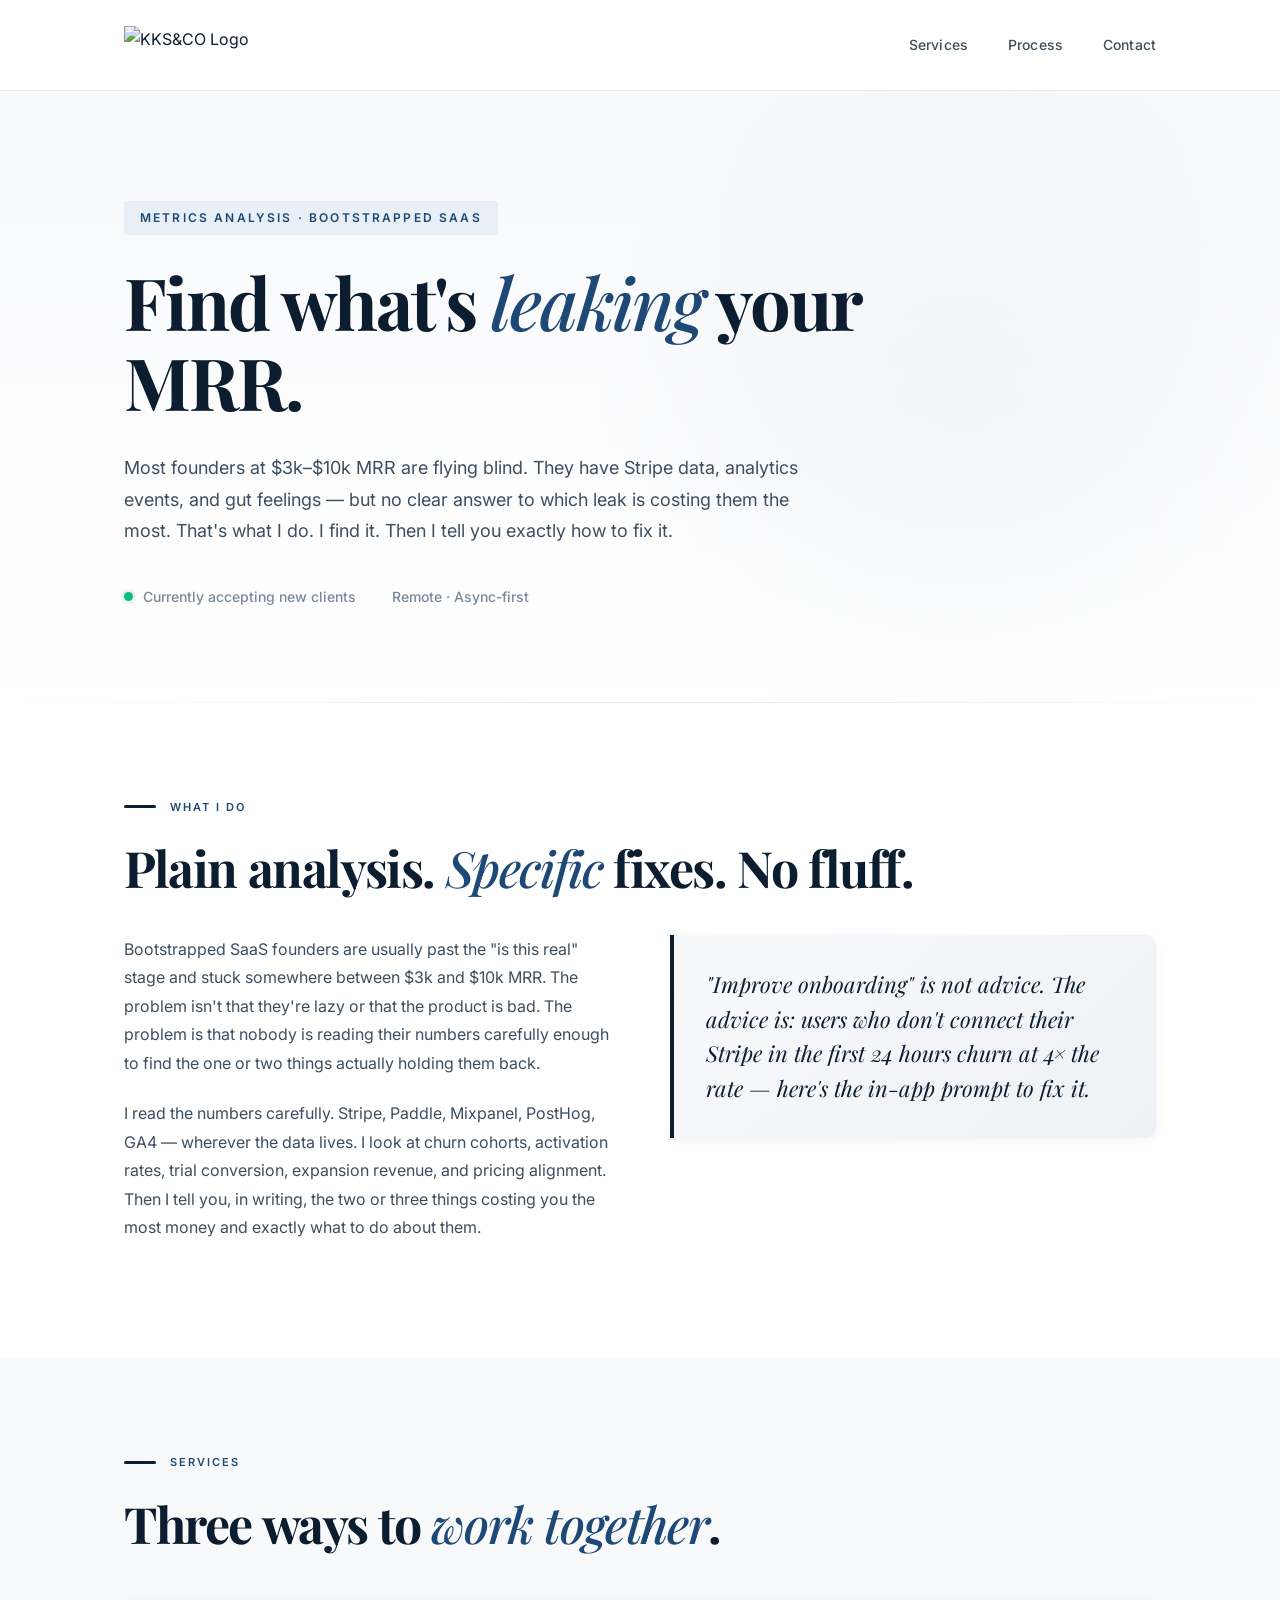
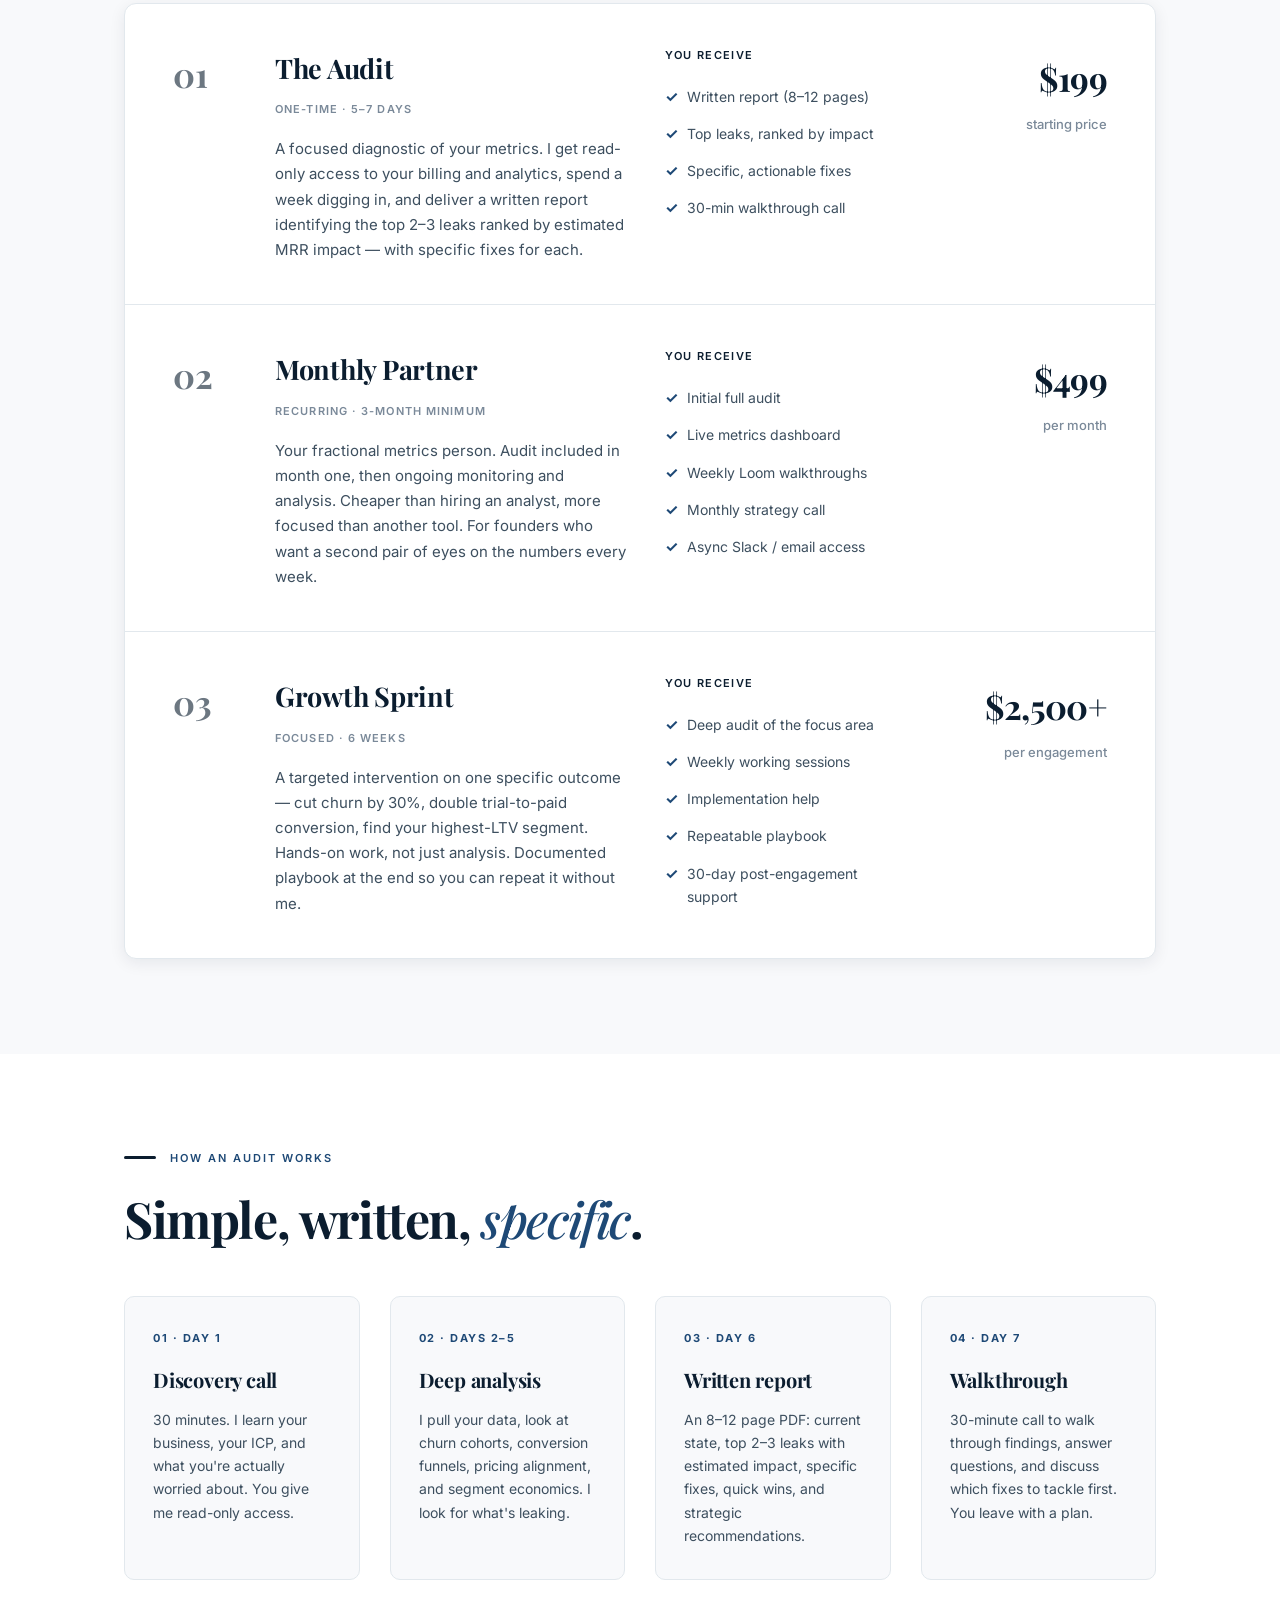
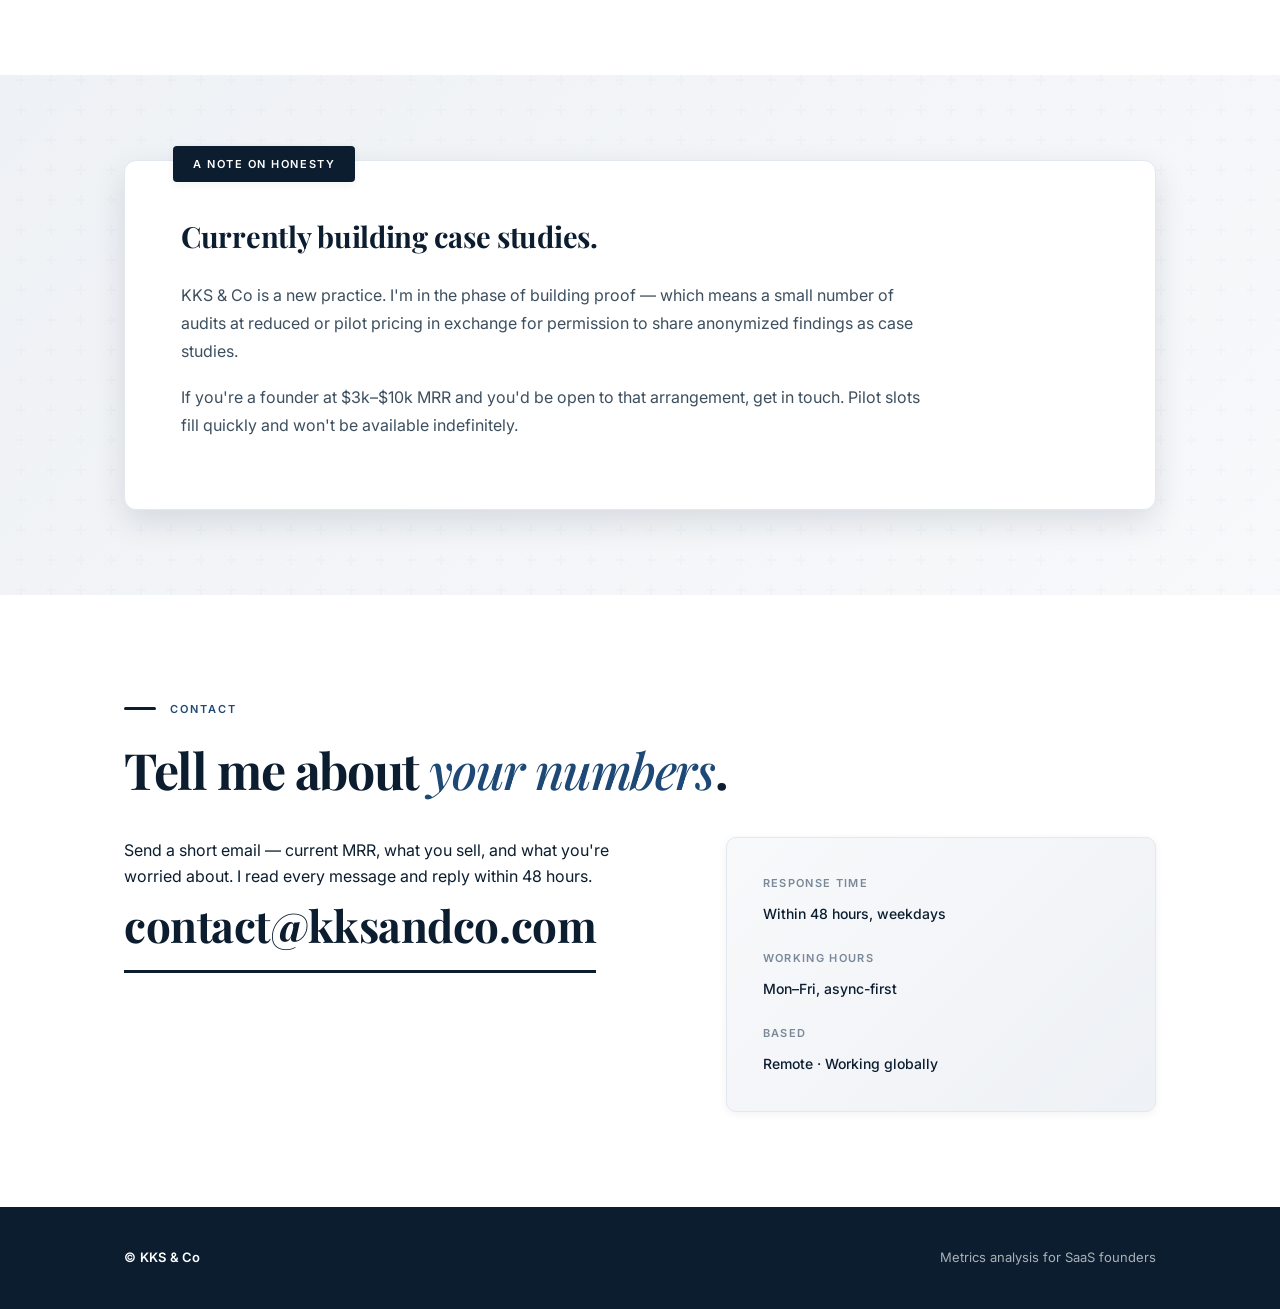
==== commit fc8b0ad1: "Update index.html" ====
--- a/index.html
+++ b/index.html
@@ -3,503 +3,822 @@
 <head>
   <meta charset="UTF-8" />
   <meta name="viewport" content="width=device-width, initial-scale=1.0" />
-  <meta name="description" content="KKS & Co — a specialist advisory practice for AI-native SaaS founders. Unit economics, financial models, and fractional CFO support." />
-  <meta name="theme-color" content="#0A1F3D" />
-  <meta property="og:title" content="KKS & Co — Advisory for AI SaaS founders" />
-  <meta property="og:description" content="Rigorous unit-economics analysis, investor-ready financial models, and fractional finance support for AI-native SaaS founders." />
-  <meta property="og:type" content="website" />
-  <meta property="og:url" content="https://kksandco.com" />
-  <title>KKS &amp; Co — Advisory for AI SaaS founders</title>
-
-  <!-- Preconnect for fonts -->
-  <link rel="preconnect" href="https://fonts.googleapis.com" />
-  <link rel="preconnect" href="https://fonts.gstatic.com" crossorigin />
-  <link href="https://fonts.googleapis.com/css2?family=Fraunces:ital,opsz,wght@0,9..144,400;0,9..144,500;0,9..144,600;1,9..144,400&family=IBM+Plex+Sans:wght@300;400;500;600&family=IBM+Plex+Mono:wght@400;500&display=swap" rel="stylesheet" />
-
-  <link rel="stylesheet" href="styles.css" />
-  <link rel="icon" type="image/svg+xml" href="data:image/svg+xml,%3Csvg xmlns='http://www.w3.org/2000/svg' viewBox='0 0 100 100'%3E%3Crect width='100' height='100' fill='%230A1F3D'/%3E%3Ctext x='50' y='62' text-anchor='middle' fill='%23F4EFE5' font-family='Georgia,serif' font-size='42' font-weight='500' font-style='italic'%3EK%3C/text%3E%3C/svg%3E" />
+  <title>KKS &amp; Co — Metrics analysis for bootstrapped SaaS founders</title>
+  <meta name="description" content="Find what's leaking your MRR. Audits, retainers, and growth sprints for bootstrapped SaaS founders." />
+  <link rel="preconnect" href="https://fonts.googleapis.com">
+  <link rel="preconnect" href="https://fonts.gstatic.com" crossorigin>
+  <link href="https://fonts.googleapis.com/css2?family=Playfair+Display:wght@400;500;600;700;800&family=Inter:wght@300;400;500;600;700&display=swap" rel="stylesheet">
+  <style>
+    :root {
+      --logo-dark: #0B1D2F;
+      --bg-primary: #FFFFFF;
+      --bg-secondary: #F8F9FB;
+      --bg-tertiary: #EEF1F5;
+      --text-primary: #0B1D2F;
+      --text-secondary: #3D4F5F;
+      --text-muted: #7A8999;
+      --accent-primary: #1E4976;
+      --accent-hover: #153A5E;
+      --accent-light: #E8EFF6;
+      --border-light: #E2E8ED;
+      --border-medium: #CDD8E0;
+      --shadow-sm: 0 2px 8px rgba(11, 29, 47, 0.06);
+      --shadow-md: 0 4px 16px rgba(11, 29, 47, 0.08);
+      --shadow-lg: 0 12px 32px rgba(11, 29, 47, 0.12);
+    }
+
+    * { box-sizing: border-box; margin: 0; padding: 0; }
+
+    html { scroll-behavior: smooth; }
+
+    body {
+      background: var(--bg-primary);
+      color: var(--text-primary);
+      font-family: 'Inter', -apple-system, BlinkMacSystemFont, sans-serif;
+      font-size: 16px;
+      line-height: 1.65;
+      -webkit-font-smoothing: antialiased;
+      -moz-osx-font-smoothing: grayscale;
+    }
+
+    .container {
+      max-width: 1120px;
+      margin: 0 auto;
+      padding: 0 44px;
+      position: relative;
+      z-index: 2;
+    }
+
+    /* ---------- Top bar ---------- */
+    header {
+      padding: 26px 0;
+      background: var(--bg-primary);
+      border-bottom: 1px solid var(--border-light);
+      position: sticky;
+      top: 0;
+      z-index: 100;
+      backdrop-filter: blur(12px);
+      background: rgba(255, 255, 255, 0.97);
+    }
+    .topbar {
+      display: flex;
+      justify-content: space-between;
+      align-items: center;
+    }
+    .brand {
+      display: flex;
+      align-items: center;
+      gap: 12px;
+    }
+    .brand-logo {
+      height: 38px;
+      width: auto;
+      object-fit: contain;
+    }
+    .topbar nav {
+      display: flex;
+      gap: 40px;
+      font-size: 14px;
+      font-weight: 500;
+      color: var(--text-secondary);
+    }
+    .topbar nav a {
+      color: inherit;
+      text-decoration: none;
+      transition: all 0.28s ease;
+      position: relative;
+      letter-spacing: 0.01em;
+    }
+    .topbar nav a::after {
+      content: '';
+      position: absolute;
+      bottom: -5px;
+      left: 0;
+      width: 0;
+      height: 2px;
+      background: var(--logo-dark);
+      transition: width 0.28s ease;
+    }
+    .topbar nav a:hover { 
+      color: var(--logo-dark); 
+    }
+    .topbar nav a:hover::after {
+      width: 100%;
+    }
+
+    /* ---------- Hero ---------- */
+    .hero {
+      padding: 110px 0 95px;
+      background: linear-gradient(180deg, var(--bg-secondary) 0%, var(--bg-primary) 100%);
+      position: relative;
+      overflow: hidden;
+    }
+    .hero::before {
+      content: '';
+      position: absolute;
+      top: -10%;
+      right: -5%;
+      width: 60%;
+      height: 120%;
+      background: radial-gradient(ellipse at center, rgba(30, 73, 118, 0.04) 0%, transparent 70%);
+      pointer-events: none;
+    }
+    .hero::after {
+      content: '';
+      position: absolute;
+      bottom: 0;
+      left: 0;
+      width: 100%;
+      height: 1px;
+      background: linear-gradient(90deg, transparent, var(--border-light), transparent);
+    }
+    .hero .eyebrow {
+      font-size: 12px;
+      letter-spacing: 0.18em;
+      text-transform: uppercase;
+      color: var(--accent-primary);
+      font-weight: 600;
+      margin-bottom: 26px;
+      display: inline-block;
+      padding: 7px 16px;
+      background: var(--accent-light);
+      border-radius: 3px;
+    }
+    .hero h1 {
+      font-family: 'Playfair Display', serif;
+      font-weight: 700;
+      font-size: clamp(46px, 6.2vw, 72px);
+      line-height: 1.12;
+      letter-spacing: -0.03em;
+      max-width: 920px;
+      margin-bottom: 30px;
+      color: var(--logo-dark);
+    }
+    .hero h1 em {
+      font-style: italic;
+      font-weight: 500;
+      color: var(--accent-primary);
+    }
+    .hero .lede {
+      font-size: 18px;
+      color: var(--text-secondary);
+      max-width: 700px;
+      margin-bottom: 38px;
+      line-height: 1.75;
+      font-weight: 400;
+    }
+    .hero-meta {
+      display: flex;
+      gap: 36px;
+      align-items: center;
+      font-size: 14px;
+      color: var(--text-muted);
+      font-weight: 500;
+    }
+    .hero-meta .status {
+      display: flex;
+      align-items: center;
+      gap: 10px;
+    }
+    .hero-meta .dot {
+      width: 9px;
+      height: 9px;
+      border-radius: 50%;
+      background: #10B981;
+      display: inline-block;
+      animation: pulse 2s ease-in-out infinite;
+      box-shadow: 0 0 0 3px rgba(16, 185, 129, 0.12);
+    }
+    @keyframes pulse {
+      0%, 100% { opacity: 1; transform: scale(1); }
+      50% { opacity: 0.55; transform: scale(0.92); }
+    }
+
+    /* ---------- Section base ---------- */
+    section {
+      padding: 95px 0;
+    }
+    .section-label {
+      font-size: 11px;
+      letter-spacing: 0.18em;
+      text-transform: uppercase;
+      color: var(--accent-primary);
+      font-weight: 600;
+      margin-bottom: 22px;
+      display: flex;
+      align-items: center;
+      gap: 14px;
+    }
+    .section-label::before {
+      content: "";
+      width: 32px;
+      height: 3px;
+      background: var(--logo-dark);
+      border-radius: 2px;
+    }
+    h2 {
+      font-family: 'Playfair Display', serif;
+      font-weight: 700;
+      font-size: clamp(36px, 4.6vw, 50px);
+      line-height: 1.18;
+      letter-spacing: -0.028em;
+      margin-bottom: 30px;
+      max-width: 820px;
+      color: var(--logo-dark);
+    }
+    h2 em {
+      font-style: italic;
+      color: var(--accent-primary);
+      font-weight: 500;
+    }
+
+    /* ---------- What I do ---------- */
+    #what {
+      background: var(--bg-primary);
+    }
+    .what-grid {
+      display: grid;
+      grid-template-columns: 1fr 1fr;
+      gap: 60px;
+      margin-top: 38px;
+    }
+    .what-grid p {
+      color: var(--text-secondary);
+      font-size: 16px;
+      line-height: 1.78;
+      margin-bottom: 22px;
+    }
+    .pull {
+      font-family: 'Playfair Display', serif;
+      font-style: italic;
+      font-size: 22px;
+      line-height: 1.58;
+      color: var(--logo-dark);
+      padding: 32px;
+      background: linear-gradient(135deg, var(--bg-secondary) 0%, var(--bg-tertiary) 100%);
+      border-left: 4px solid var(--logo-dark);
+      border-radius: 0 10px 10px 0;
+      box-shadow: var(--shadow-sm);
+      font-weight: 400;
+    }
+
+    /* ---------- Services ---------- */
+    #services {
+      background: var(--bg-secondary);
+    }
+    .services {
+      display: grid;
+      grid-template-columns: 1fr;
+      gap: 0;
+      margin-top: 50px;
+      background: var(--bg-primary);
+      border-radius: 12px;
+      overflow: hidden;
+      box-shadow: var(--shadow-md);
+      border: 1px solid var(--border-light);
+    }
+    .tier {
+      display: grid;
+      grid-template-columns: 64px 2fr 1.3fr 1fr;
+      gap: 38px;
+      padding: 42px 48px;
+      border-bottom: 1px solid var(--border-light);
+      align-items: start;
+      transition: all 0.3s ease;
+    }
+    .tier:last-child { border-bottom: none; }
+    .tier:hover {
+      background: var(--bg-secondary);
+      transform: translateX(4px);
+    }
+    .tier-num {
+      font-family: 'Playfair Display', serif;
+      font-weight: 700;
+      font-size: 34px;
+      color: var(--logo-dark);
+      opacity: 0.6;
+    }
+    .tier-name {
+      font-family: 'Playfair Display', serif;
+      font-size: 27px;
+      font-weight: 700;
+      letter-spacing: -0.01em;
+      margin-bottom: 10px;
+      color: var(--logo-dark);
+    }
+    .tier-tag {
+      font-size: 11px;
+      color: var(--text-muted);
+      letter-spacing: 0.1em;
+      text-transform: uppercase;
+      font-weight: 600;
+      margin-bottom: 18px;
+    }
+    .tier-desc {
+      font-size: 15px;
+      color: var(--text-secondary);
+      line-height: 1.68;
+    }
+    .tier-deliverables {
+      font-size: 14px;
+      color: var(--text-secondary);
+    }
+    .tier-deliverables strong {
+      display: block;
+      font-weight: 600;
+      color: var(--logo-dark);
+      margin-bottom: 14px;
+      font-size: 11px;
+      letter-spacing: 0.12em;
+      text-transform: uppercase;
+    }
+    .tier-deliverables ul {
+      list-style: none;
+    }
+    .tier-deliverables li {
+      padding: 7px 0;
+      position: relative;
+      padding-left: 22px;
+      color: var(--text-secondary);
+    }
+    .tier-deliverables li::before {
+      content: "✓";
+      position: absolute;
+      left: 0;
+      color: var(--accent-primary);
+      font-weight: 700;
+      font-size: 15px;
+    }
+    .tier-price {
+      text-align: right;
+      display: flex;
+      flex-direction: column;
+      justify-content: flex-start;
+      padding-top: 4px;
+    }
+    .tier-price .amount {
+      font-family: 'Playfair Display', serif;
+      font-size: 34px;
+      font-weight: 700;
+      letter-spacing: -0.02em;
+      color: var(--logo-dark);
+    }
+    .tier-price .unit {
+      display: block;
+      font-size: 13px;
+      color: var(--text-muted);
+      margin-top: 8px;
+      font-weight: 500;
+    }
+
+    /* ---------- Process ---------- */
+    #process {
+      background: var(--bg-primary);
+    }
+    .process-grid {
+      display: grid;
+      grid-template-columns: repeat(4, 1fr);
+      gap: 30px;
+      margin-top: 48px;
+    }
+    .step {
+      padding: 32px 28px;
+      background: var(--bg-secondary);
+      border-radius: 10px;
+      border: 1px solid var(--border-light);
+      transition: all 0.35s cubic-bezier(0.4, 0, 0.2, 1);
+      position: relative;
+      overflow: hidden;
+    }
+    .step::before {
+      content: '';
+      position: absolute;
+      top: 0;
+      left: 0;
+      width: 100%;
+      height: 3px;
+      background: var(--logo-dark);
+      transform: scaleX(0);
+      transition: transform 0.35s ease;
+    }
+    .step:hover {
+      transform: translateY(-6px);
+      box-shadow: var(--shadow-lg);
+      border-color: var(--logo-dark);
+    }
+    .step:hover::before {
+      transform: scaleX(1);
+    }
+    .step-num {
+      font-size: 11px;
+      color: var(--accent-primary);
+      font-weight: 700;
+      letter-spacing: 0.14em;
+      margin-bottom: 16px;
+      text-transform: uppercase;
+    }
+    .step-title {
+      font-family: 'Playfair Display', serif;
+      font-size: 20px;
+      font-weight: 700;
+      margin-bottom: 12px;
+      letter-spacing: -0.01em;
+      color: var(--logo-dark);
+    }
+    .step-text {
+      font-size: 14px;
+      color: var(--text-secondary);
+      line-height: 1.65;
+    }
+
+    /* ---------- Honest section ---------- */
+    .honest-wrapper {
+      background: linear-gradient(135deg, var(--bg-tertiary) 0%, var(--bg-secondary) 100%);
+      padding: 85px 0;
+      margin: 0 -44px;
+      position: relative;
+    }
+    .honest-wrapper::before {
+      content: '';
+      position: absolute;
+      top: 0;
+      left: 0;
+      right: 0;
+      bottom: 0;
+      background: url("data:image/svg+xml,%3Csvg width='60' height='60' viewBox='0 0 60 60' xmlns='http://www.w3.org/2000/svg'%3E%3Cg fill='none' fill-rule='evenodd'%3E%3Cg fill='%230B1D2F' fill-opacity='0.015'%3E%3Cpath d='M36 34v-4h-2v4h-4v2h4v4h2v-4h4v-2h-4zm0-30V0h-2v4h-4v2h4v4h2V6h4V4h-4zM6 34v-4H4v4H0v2h4v4h2v-4h4v-2H6zM6 4V0H4v4H0v2h4v4h2V6h4V4H6z'/%3E%3C/g%3E%3C/g%3E%3C/svg%3E");
+      pointer-events: none;
+    }
+    .honest {
+      max-width: 1120px;
+      margin: 0 auto;
+      padding: 52px 56px;
+      background: var(--bg-primary);
+      border-radius: 12px;
+      box-shadow: var(--shadow-lg);
+      border: 1px solid var(--border-light);
+      position: relative;
+    }
+    .honest-label {
+      position: absolute;
+      top: -15px;
+      left: 48px;
+      background: var(--logo-dark);
+      color: white;
+      padding: 9px 20px;
+      font-size: 11px;
+      letter-spacing: 0.14em;
+      text-transform: uppercase;
+      font-weight: 600;
+      border-radius: 4px;
+      box-shadow: var(--shadow-sm);
+    }
+    .honest h3 {
+      font-family: 'Playfair Display', serif;
+      font-weight: 700;
+      font-size: 29px;
+      margin-bottom: 20px;
+      letter-spacing: -0.01em;
+      color: var(--logo-dark);
+    }
+    .honest p {
+      color: var(--text-secondary);
+      max-width: 740px;
+      margin-bottom: 18px;
+      line-height: 1.75;
+    }
+
+    /* ---------- Contact ---------- */
+    #contact.contact {
+      padding: 105px 0 95px;
+      background: var(--bg-primary);
+    }
+    .contact-grid {
+      display: grid;
+      grid-template-columns: 1.25fr 1fr;
+      gap: 64px;
+      align-items: start;
+      margin-top: 38px;
+    }
+    .contact h2 { margin-bottom: 26px; }
+    .contact > .container > p {
+      color: var(--text-secondary);
+      max-width: 540px;
+      margin-bottom: 34px;
+      line-height: 1.75;
+    }
+    .email-link {
+      display: inline-block;
+      font-family: 'Playfair Display', serif;
+      font-size: clamp(32px, 4.2vw, 44px);
+      font-weight: 700;
+      color: var(--logo-dark);
+      text-decoration: none;
+      padding-bottom: 8px;
+      border-bottom: 3px solid var(--logo-dark);
+      transition: all 0.3s ease;
+      letter-spacing: -0.01em;
+    }
+    .email-link:hover {
+      color: var(--accent-primary);
+      border-color: var(--accent-primary);
+      transform: translateX(6px);
+    }
+    .contact-side {
+      font-size: 14px;
+      color: var(--text-secondary);
+      background: linear-gradient(135deg, var(--bg-secondary) 0%, var(--bg-tertiary) 100%);
+      padding: 36px;
+      border-radius: 10px;
+      border: 1px solid var(--border-light);
+      box-shadow: var(--shadow-sm);
+    }
+    .contact-side strong {
+      display: block;
+      font-size: 11px;
+      letter-spacing: 0.12em;
+      text-transform: uppercase;
+      color: var(--text-muted);
+      margin-bottom: 10px;
+      font-weight: 600;
+    }
+    .contact-side .row {
+      margin-bottom: 24px;
+    }
+    .contact-side .row:last-child {
+      margin-bottom: 0;
+    }
+    .contact-side span {
+      color: var(--logo-dark);
+      font-weight: 500;
+    }
+
+    /* ---------- Footer ---------- */
+    footer {
+      padding: 40px 0;
+      background: var(--logo-dark);
+      color: white;
+      font-size: 13px;
+      display: flex;
+      justify-content: space-between;
+      align-items: center;
+    }
+    footer span:first-child {
+      font-weight: 600;
+      letter-spacing: 0.02em;
+    }
+    footer span:last-child {
+      opacity: 0.65;
+    }
+
+    /* ---------- Reveal animation ---------- */
+    .reveal {
+      opacity: 0;
+      transform: translateY(28px);
+      animation: fadeUp 0.85s cubic-bezier(0.2, 0.8, 0.2, 1) forwards;
+    }
+    .reveal-1 { animation-delay: 0.06s; }
+    .reveal-2 { animation-delay: 0.16s; }
+    .reveal-3 { animation-delay: 0.26s; }
+    .reveal-4 { animation-delay: 0.36s; }
+    @keyframes fadeUp {
+      to { opacity: 1; transform: translateY(0); }
+    }
+
+    /* ---------- Responsive ---------- */
+    @media (max-width: 1024px) {
+      .container { padding: 0 36px; }
+      .what-grid { grid-template-columns: 1fr; gap: 40px; }
+      .tier {
+        grid-template-columns: 1fr;
+        gap: 24px;
+        padding: 36px;
+      }
+      .tier-price { text-align: left; }
+      .process-grid { grid-template-columns: 1fr 1fr; gap: 24px; }
+      .contact-grid { grid-template-columns: 1fr; gap: 40px; }
+      .topbar nav { gap: 32px; }
+      .hero { padding: 80px 0 70px; }
+      section { padding: 75px 0; }
+      .honest-wrapper { margin: 0 -36px; padding: 70px 36px; }
+      .honest { padding: 44px 36px; }
+      .honest-label { left: 36px; }
+    }
+
+    @media (max-width: 640px) {
+      .container { padding: 0 24px; }
+      .brand-logo { height: 32px; }
+      .topbar nav { display: none; }
+      .process-grid { grid-template-columns: 1fr; }
+      .hero-meta { flex-direction: column; gap: 18px; align-items: flex-start; }
+      .honest-wrapper { margin: 0 -24px; padding: 56px 24px; }
+      .honest { padding: 40px 28px; }
+      .honest-label { left: 24px; }
+      .hero h1 { font-size: 38px; }
+      h2 { font-size: 32px; }
+    }
+  </style>
 </head>
 <body>
 
-  <!-- ================= HEADER ================= -->
-  <header class="site-header" id="top">
-    <div class="container header-inner">
-      <a href="#top" class="brand" aria-label="KKS & Co — home">
-        <span class="brand-mark">KKS</span>
-        <span class="brand-amp">&amp;</span>
-        <span class="brand-co">Co</span>
-      </a>
-      <nav class="primary-nav" aria-label="Primary">
-        <ul>
-          <li><a href="#approach">Approach</a></li>
-          <li><a href="#practice">Practice</a></li>
-          <li><a href="#insights">Insights</a></li>
-          <li><a href="#principal">Principal</a></li>
-          <li><a href="#engage" class="nav-cta">Engage</a></li>
-        </ul>
-      </nav>
-      <button class="menu-toggle" aria-label="Open menu" aria-expanded="false">
-        <span></span><span></span><span></span>
-      </button>
+  <header>
+    <div class="container">
+      <div class="topbar">
+        <div class="brand">
+          <img src="https://z-cdn-media.chatglm.cn/files/2f5e0210-549e-4c2d-9b5a-053e22c7e7aa.png?auth_key=1877997182-eb61d86b073148b28effdb2ddb92df77-0-53a0aec8980bf3098166b80fe50e8ee0" alt="KKS&CO Logo" class="brand-logo">
+        </div>
+        <nav>
+          <a href="#services">Services</a>
+          <a href="#process">Process</a>
+          <a href="#contact">Contact</a>
+        </nav>
+      </div>
     </div>
   </header>
 
-  <!-- ================= HERO ================= -->
   <section class="hero">
     <div class="container">
-      <div class="hero-meta">
-        <span class="dateline">Established <time datetime="2026">MMXXVI</time></span>
-        <span class="separator" aria-hidden="true">&mdash;</span>
-        <span class="location">Colombo &middot; Remote, worldwide</span>
-      </div>
-
-      <h1 class="hero-title">
-        <span class="line">Rigorous unit&#8209;economics analysis</span>
-        <span class="line">for AI&#8209;native SaaS founders</span>
-        <span class="line italic">who plan to defend their valuation.</span>
+      <div class="eyebrow reveal reveal-1">Metrics analysis · Bootstrapped SaaS</div>
+      <h1 class="reveal reveal-2">
+        Find what's <em>leaking</em> your MRR.
       </h1>
-
-      <div class="hero-foot">
-        <p class="hero-lede">
-          KKS &amp; Co is a specialist corporate advisory practice working with
-          AI SaaS companies between
-          <span class="num">USD&nbsp;100K</span> and
-          <span class="num">USD&nbsp;5M</span> in annual recurring revenue.
-          We build the model, identify the leaks, and produce the
-          documentation that survives a real diligence process.
-        </p>
-        <a href="#engage" class="btn-primary">
-          Begin a conversation
-          <svg viewBox="0 0 24 12" aria-hidden="true" width="32" height="14">
-            <path d="M0 6 L22 6 M16 1 L22 6 L16 11" stroke="currentColor" stroke-width="1.2" fill="none"/>
-          </svg>
-        </a>
+      <p class="lede reveal reveal-3">
+        Most founders at $3k–$10k MRR are flying blind. They have Stripe data, analytics events, and gut feelings — but no clear answer to which leak is costing them the most. That's what I do. I find it. Then I tell you exactly how to fix it.
+      </p>
+      <div class="hero-meta reveal reveal-4">
+        <span class="status"><span class="dot"></span>Currently accepting new clients</span>
+        <span>Remote · Async-first</span>
       </div>
     </div>
   </section>
 
-  <!-- ================= APPROACH ================= -->
-  <section class="section section-approach" id="approach">
-    <div class="container grid-12">
-      <div class="section-marker">
-        <span class="marker-num">01</span>
-        <span class="marker-label">Approach</span>
-      </div>
-
-      <div class="section-body">
-        <h2 class="section-title">
-          The economics of an AI SaaS business are not the economics of a
-          traditional SaaS business.
-        </h2>
-
-        <div class="prose">
-          <p>
-            Inference cost flows through cost of goods sold, compressing gross
-            margin to ranges (50&ndash;70 percent) that conventional SaaS
-            benchmarks misread as alarming. Usage-based pricing breaks the
-            standard lifetime-value formula. Cohort retention curves behave
-            differently when the product itself is improving with each model
-            release. None of this fits the templates a generalist fractional
-            CFO will hand you.
-          </p>
-          <p>
-            Most existing finance advisors apply 2018-era SaaS frameworks to
-            2026-vintage AI companies. The conclusions that result are confident
-            and frequently wrong. Founders walk into investor meetings with
-            numbers that misrepresent their own business, and lose rounds they
-            should have won.
-          </p>
-          <p>
-            We work narrowly so we can work deeply. The practice does one thing:
-            help AI SaaS founders understand their real economics, in
-            language that holds up under sceptical questioning.
-          </p>
-        </div>
-
-        <ul class="pillars">
-          <li>
-            <span class="pillar-num">i.</span>
-            <h3>Inference&#8209;adjusted gross margin</h3>
-            <p>True unit cost modelling, by tier and by user behaviour, not flat
-              assumptions imported from horizontal SaaS.</p>
-          </li>
-          <li>
-            <span class="pillar-num">ii.</span>
-            <h3>Cohort retention truth</h3>
-            <p>Pulling raw subscription data and rebuilding cohorts from
-              the ground up. The first time most founders see how their
-              business actually retains.</p>
-          </li>
-          <li>
-            <span class="pillar-num">iii.</span>
-            <h3>Investor&#8209;defensible documentation</h3>
-            <p>Models and reports calibrated to survive due diligence
-              from a fund that has seen two hundred AI decks this quarter.</p>
-          </li>
-        </ul>
+  <section id="what">
+    <div class="container">
+      <div class="section-label">What I do</div>
+      <h2>Plain analysis. <em>Specific</em> fixes. No fluff.</h2>
+      <div class="what-grid">
+        <div>
+          <p>Bootstrapped SaaS founders are usually past the "is this real" stage and stuck somewhere between $3k and $10k MRR. The problem isn't that they're lazy or that the product is bad. The problem is that nobody is reading their numbers carefully enough to find the one or two things actually holding them back.</p>
+          <p>I read the numbers carefully. Stripe, Paddle, Mixpanel, PostHog, GA4 — wherever the data lives. I look at churn cohorts, activation rates, trial conversion, expansion revenue, and pricing alignment. Then I tell you, in writing, the two or three things costing you the most money and exactly what to do about them.</p>
+        </div>
+        <div>
+          <div class="pull">
+            "Improve onboarding" is not advice. The advice is: users who don't connect their Stripe in the first 24 hours churn at 4× the rate — here's the in-app prompt to fix it.
+          </div>
+        </div>
       </div>
     </div>
   </section>
 
-  <!-- ================= PRACTICE ================= -->
-  <section class="section section-practice" id="practice">
-    <div class="container grid-12">
-      <div class="section-marker">
-        <span class="marker-num">02</span>
-        <span class="marker-label">Practice</span>
-      </div>
-
-      <div class="section-body">
-        <h2 class="section-title">
-          Three engagements, sequenced to a founder&rsquo;s journey.
-        </h2>
-
-        <div class="services">
-
-          <article class="service">
-            <header class="service-head">
-              <span class="service-tag">Diagnostic &middot; 14 days</span>
-              <h3 class="service-name">
-                AI SaaS Unit Economics Audit
-              </h3>
-              <p class="service-price"><span class="num">USD&nbsp;2,500</span></p>
-            </header>
-            <div class="service-body">
-              <p>
-                A structured diagnostic that produces a complete unit-economics
-                picture of the business with explicit attention to AI-specific
-                drivers. The output is operationally useful for the founder
-                and presentable to current and prospective investors.
-              </p>
-              <h4>Deliverables</h4>
-              <ul>
-                <li>Custom financial model (Excel or Sheets), 36-month horizon</li>
-                <li>15&ndash;20 page diagnostic report</li>
-                <li>Cohort-retention table built from raw subscription data</li>
-                <li>60-minute findings walkthrough</li>
-                <li>30-day post-delivery email support</li>
-              </ul>
-              <p class="service-fit">
-                <span class="label">Best fit:</span>
-                Founder-led AI SaaS at USD&nbsp;100K&ndash;3M ARR, fundraising
-                soon or facing margin pressure.
-              </p>
-            </div>
-          </article>
-
-          <article class="service">
-            <header class="service-head">
-              <span class="service-tag">Fundraise package &middot; 21 days</span>
-              <h3 class="service-name">
-                Investor&#8209;Ready Financial Model
-              </h3>
-              <p class="service-price"><span class="num">USD&nbsp;4,500&ndash;8,000</span></p>
-            </header>
-            <div class="service-body">
-              <p>
-                Five-year three-statement model and supporting fundraise
-                materials calibrated to the AI SaaS investor audience. Built
-                on the analytical foundation of the audit but extended into
-                forward projection, scenario work, and investor narrative.
-              </p>
-              <h4>Deliverables</h4>
-              <ul>
-                <li>Five-year P&amp;L, balance sheet, and cash flow with scenario toggles</li>
-                <li>SaaS KPI dashboard with AI-specific metrics</li>
-                <li>Investor-summary tab formatted for data rooms</li>
-                <li>Fundraise narrative document</li>
-                <li>Two pitch &amp; diligence coaching sessions</li>
-                <li>45-day post-delivery support window</li>
-              </ul>
-              <p class="service-fit">
-                <span class="label">Best fit:</span>
-                AI SaaS at USD&nbsp;250K&ndash;5M ARR, actively fundraising or
-                preparing within three months.
-              </p>
-            </div>
-          </article>
-
-          <article class="service">
-            <header class="service-head">
-              <span class="service-tag">Retainer &middot; ongoing</span>
-              <h3 class="service-name">
-                Fractional CFO Engagement
-              </h3>
-              <p class="service-price"><span class="num">USD&nbsp;1,500&ndash;3,500</span> &middot; per month</p>
-            </header>
-            <div class="service-body">
-              <p>
-                Ongoing financial leadership: maintaining the model,
-                producing monthly board and investor reports, tracking KPIs
-                against plan, advising on pricing changes, and supporting
-                transactional events. Reserved for clients who have completed
-                a prior engagement.
-              </p>
-              <h4>Each month</h4>
-              <ul>
-                <li>Updated model reflecting actuals and refreshed projections</li>
-                <li>Monthly board pack: KPIs, variance, cash runway, key issues</li>
-                <li>Two scheduled calls with the leadership team</li>
-                <li>Asynchronous support, 24-hour response</li>
-                <li>Annual deep review of performance and plan</li>
-              </ul>
-              <p class="service-fit">
-                <span class="label">Terms:</span>
-                Three-month minimum; thereafter 30 days&rsquo; notice. Annual commitment at 10% discount.
-              </p>
-            </div>
-          </article>
-
+  <section id="services">
+    <div class="container">
+      <div class="section-label">Services</div>
+      <h2>Three ways to <em>work together</em>.</h2>
+
+      <div class="services">
+        <div class="tier">
+          <div class="tier-num">01</div>
+          <div>
+            <div class="tier-name">The Audit</div>
+            <div class="tier-tag">One-time · 5–7 days</div>
+            <div class="tier-desc">A focused diagnostic of your metrics. I get read-only access to your billing and analytics, spend a week digging in, and deliver a written report identifying the top 2–3 leaks ranked by estimated MRR impact — with specific fixes for each.</div>
+          </div>
+          <div class="tier-deliverables">
+            <strong>You receive</strong>
+            <ul>
+              <li>Written report (8–12 pages)</li>
+              <li>Top leaks, ranked by impact</li>
+              <li>Specific, actionable fixes</li>
+              <li>30-min walkthrough call</li>
+            </ul>
+          </div>
+          <div class="tier-price">
+            <div class="amount">$199</div>
+            <div class="unit">starting price</div>
+          </div>
+        </div>
+
+        <div class="tier">
+          <div class="tier-num">02</div>
+          <div>
+            <div class="tier-name">Monthly Partner</div>
+            <div class="tier-tag">Recurring · 3-month minimum</div>
+            <div class="tier-desc">Your fractional metrics person. Audit included in month one, then ongoing monitoring and analysis. Cheaper than hiring an analyst, more focused than another tool. For founders who want a second pair of eyes on the numbers every week.</div>
+          </div>
+          <div class="tier-deliverables">
+            <strong>You receive</strong>
+            <ul>
+              <li>Initial full audit</li>
+              <li>Live metrics dashboard</li>
+              <li>Weekly Loom walkthroughs</li>
+              <li>Monthly strategy call</li>
+              <li>Async Slack / email access</li>
+            </ul>
+          </div>
+          <div class="tier-price">
+            <div class="amount">$499</div>
+            <div class="unit">per month</div>
+          </div>
+        </div>
+
+        <div class="tier">
+          <div class="tier-num">03</div>
+          <div>
+            <div class="tier-name">Growth Sprint</div>
+            <div class="tier-tag">Focused · 6 weeks</div>
+            <div class="tier-desc">A targeted intervention on one specific outcome — cut churn by 30%, double trial-to-paid conversion, find your highest-LTV segment. Hands-on work, not just analysis. Documented playbook at the end so you can repeat it without me.</div>
+          </div>
+          <div class="tier-deliverables">
+            <strong>You receive</strong>
+            <ul>
+              <li>Deep audit of the focus area</li>
+              <li>Weekly working sessions</li>
+              <li>Implementation help</li>
+              <li>Repeatable playbook</li>
+              <li>30-day post-engagement support</li>
+            </ul>
+          </div>
+          <div class="tier-price">
+            <div class="amount">$2,500+</div>
+            <div class="unit">per engagement</div>
+          </div>
         </div>
       </div>
     </div>
   </section>
 
-  <!-- ================= NOW / CURRENT FOCUS ================= -->
-  <section class="section section-now" id="now">
+  <section id="process">
     <div class="container">
-      <div class="now-inner">
-        <div class="now-marker">
-          <span class="now-label">Currently</span>
-          <span class="now-pulse" aria-hidden="true"></span>
-        </div>
-        <p class="now-statement">
-          Reading deeply on inference-cost economics, gross-margin trajectories
-          for foundation-model wrappers, and the divergence between AI-native
-          retention curves and traditional SaaS cohort behaviour. Writing
-          publicly twice monthly. Open to a small number of pro-bono
-          diagnostics for founders who fit the practice&rsquo;s focus.
-        </p>
+      <div class="section-label">How an audit works</div>
+      <h2>Simple, written, <em>specific</em>.</h2>
+      <div class="process-grid">
+        <div class="step">
+          <div class="step-num">01 · Day 1</div>
+          <div class="step-title">Discovery call</div>
+          <div class="step-text">30 minutes. I learn your business, your ICP, and what you're actually worried about. You give me read-only access.</div>
+        </div>
+        <div class="step">
+          <div class="step-num">02 · Days 2–5</div>
+          <div class="step-title">Deep analysis</div>
+          <div class="step-text">I pull your data, look at churn cohorts, conversion funnels, pricing alignment, and segment economics. I look for what's leaking.</div>
+        </div>
+        <div class="step">
+          <div class="step-num">03 · Day 6</div>
+          <div class="step-title">Written report</div>
+          <div class="step-text">An 8–12 page PDF: current state, top 2–3 leaks with estimated impact, specific fixes, quick wins, and strategic recommendations.</div>
+        </div>
+        <div class="step">
+          <div class="step-num">04 · Day 7</div>
+          <div class="step-title">Walkthrough</div>
+          <div class="step-text">30-minute call to walk through findings, answer questions, and discuss which fixes to tackle first. You leave with a plan.</div>
+        </div>
       </div>
     </div>
   </section>
 
-  <!-- ================= INSIGHTS ================= -->
-  <section class="section section-insights" id="insights">
-    <div class="container grid-12">
-      <div class="section-marker">
-        <span class="marker-num">03</span>
-        <span class="marker-label">Insights</span>
+  <div class="honest-wrapper">
+    <div class="container">
+      <div class="honest">
+        <div class="honest-label">A note on honesty</div>
+        <h3>Currently building case studies.</h3>
+        <p>KKS &amp; Co is a new practice. I'm in the phase of building proof — which means a small number of audits at reduced or pilot pricing in exchange for permission to share anonymized findings as case studies.</p>
+        <p>If you're a founder at $3k–$10k MRR and you'd be open to that arrangement, get in touch. Pilot slots fill quickly and won't be available indefinitely.</p>
       </div>
-
-      <div class="section-body">
-        <div class="insights-head">
-          <h2 class="section-title">
-            Notes from the practice.
-          </h2>
-          <a href="insights.html" class="link-arrow">
-            View archive
-            <svg viewBox="0 0 24 12" aria-hidden="true" width="22" height="11">
-              <path d="M0 6 L22 6 M16 1 L22 6 L16 11" stroke="currentColor" stroke-width="1.2" fill="none"/>
-            </svg>
-          </a>
-        </div>
-
-        <div class="articles">
-          <article class="article-card">
-            <span class="article-meta">Forthcoming &middot; Unit economics</span>
-            <h3 class="article-title">
-              The four ways founders mis&#8209;state their gross margin in
-              AI SaaS
-            </h3>
-            <p class="article-excerpt">
-              Inference is now twelve to thirty per cent of revenue at
-              the median AI SaaS company. The conventions that worked for
-              horizontal SaaS no longer survive contact with a serious
-              diligence process.
-            </p>
-            <span class="article-link">Read &rarr;</span>
-          </article>
-
-          <article class="article-card">
-            <span class="article-meta">Forthcoming &middot; Cohort analysis</span>
-            <h3 class="article-title">
-              Why your D30 retention is lying to you
-            </h3>
-            <p class="article-excerpt">
-              The first thirty days of an AI product&rsquo;s use rarely
-              predict the next twelve months. A practical method for
-              rebuilding cohort tables that show what actually compounds.
-            </p>
-            <span class="article-link">Read &rarr;</span>
-          </article>
-
-          <article class="article-card">
-            <span class="article-meta">Forthcoming &middot; Pricing</span>
-            <h3 class="article-title">
-              The middle&#8209;tier vacuum in AI SaaS pricing
-            </h3>
-            <p class="article-excerpt">
-              A common pricing pattern leaves twenty to thirty per cent
-              of ARPU on the table by skipping a tier most users would
-              cluster in. A teardown of three live examples.
-            </p>
-            <span class="article-link">Read &rarr;</span>
-          </article>
+    </div>
+  </div>
+
+  <section id="contact" class="contact">
+    <div class="container">
+      <div class="section-label">Contact</div>
+      <h2>Tell me about <em>your numbers</em>.</h2>
+      <div class="contact-grid">
+        <div>
+          <p>Send a short email — current MRR, what you sell, and what you're worried about. I read every message and reply within 48 hours.</p>
+          <a href="mailto:contact@kksandco.com" class="email-link">contact@kksandco.com</a>
+        </div>
+        <div class="contact-side">
+          <div class="row">
+            <strong>Response time</strong>
+            <span>Within 48 hours, weekdays</span>
+          </div>
+          <div class="row">
+            <strong>Working hours</strong>
+            <span>Mon–Fri, async-first</span>
+          </div>
+          <div class="row">
+            <strong>Based</strong>
+            <span>Remote · Working globally</span>
+          </div>
         </div>
       </div>
     </div>
   </section>
 
-  <!-- ================= PRINCIPAL ================= -->
-  <section class="section section-principal" id="principal">
-    <div class="container grid-12">
-      <div class="section-marker">
-        <span class="marker-num">04</span>
-        <span class="marker-label">Principal</span>
-      </div>
-
-      <div class="section-body principal-body">
-        <h2 class="section-title">
-          The practice is the work of one person, by design.
-        </h2>
-
-        <div class="principal-grid">
-          <div class="prose">
-            <p>
-              KKS &amp; Co is led by [Founder name], a corporate finance
-              practitioner working at the intersection of mathematics, economics,
-              and software. The practice is deliberately small: one principal,
-              a small number of engagements per quarter, work delivered to a
-              standard that produces referrals.
-            </p>
-            <p>
-              The longer arc is to compound this practice into a permanent-capital
-              investment vehicle over the coming decades. Every client engagement
-              builds toward that destination, and every dollar of revenue is
-              allocated with that horizon in mind.
-            </p>
-            <p>
-              Operating from Colombo, Sri Lanka. Working internationally,
-              asynchronously, and in writing.
-            </p>
-          </div>
-
-          <aside class="principal-card">
-            <h4>Background &amp; training</h4>
-            <ul class="principal-list">
-              <li>
-                <span class="list-label">Reading</span>
-                <span>BSc Mathematics &amp; Economics, University of London (in progress)</span>
-              </li>
-              <li>
-                <span class="list-label">Pursuing</span>
-                <span>CA Sri Lanka, CFA Programme</span>
-              </li>
-              <li>
-                <span class="list-label">Writing</span>
-                <span>Twice-monthly notes on AI SaaS unit economics</span>
-              </li>
-              <li>
-                <span class="list-label">Reachable</span>
-                <span><a href="mailto:hello@kksandco.com">hello@kksandco.com</a></span>
-              </li>
-            </ul>
-          </aside>
-        </div>
-      </div>
-    </div>
-  </section>
-
-  <!-- ================= ENGAGEMENT ================= -->
-  <section class="section section-engage" id="engage">
-    <div class="container">
-      <div class="engage-inner">
-        <span class="engage-marker">05 &middot; Engagement</span>
-        <h2 class="engage-title">
-          A short call is the right place to start.
-        </h2>
-        <p class="engage-prose">
-          Thirty minutes. We discuss your business, where the unit economics
-          are unclear or contested, and whether the practice is a sensible fit.
-          No pitch, no obligation. If we are not the right people for you, we
-          will tell you so and try to suggest who might be.
-        </p>
-        <div class="engage-actions">
-          <a href="https://cal.com/kksandco" class="btn-primary btn-large">
-            Book a discovery call
-            <svg viewBox="0 0 24 12" aria-hidden="true" width="36" height="16">
-              <path d="M0 6 L22 6 M16 1 L22 6 L16 11" stroke="currentColor" stroke-width="1.2" fill="none"/>
-            </svg>
-          </a>
-          <a href="mailto:hello@kksandco.com" class="btn-secondary">
-            Or write directly
-          </a>
-        </div>
-
-        <div class="engage-detail">
-          <div>
-            <span class="detail-label">Office hours</span>
-            <span class="detail-value">Mon&ndash;Fri &middot; 14:00&ndash;22:00 GMT+5:30</span>
-          </div>
-          <div>
-            <span class="detail-label">Response time</span>
-            <span class="detail-value">Within 24 hours, business days</span>
-          </div>
-          <div>
-            <span class="detail-label">Engagement minimum</span>
-            <span class="detail-value"><span class="num">USD&nbsp;2,500</span></span>
-          </div>
-        </div>
-      </div>
-    </div>
-  </section>
-
-  <!-- ================= FOOTER ================= -->
-  <footer class="site-footer">
-    <div class="container footer-inner">
-      <div class="footer-brand">
-        <span class="footer-logo">
-          <span>KKS</span>
-          <span class="amp">&amp;</span>
-          <span>Co</span>
-        </span>
-        <p class="footer-tagline">
-          Advisory for AI&#8209;native SaaS founders.
-        </p>
-      </div>
-
-      <div class="footer-cols">
-        <div class="footer-col">
-          <h5>Practice</h5>
-          <ul>
-            <li><a href="#approach">Approach</a></li>
-            <li><a href="#practice">Services</a></li>
-            <li><a href="#insights">Insights</a></li>
-            <li><a href="#principal">Principal</a></li>
-          </ul>
-        </div>
-
-        <div class="footer-col">
-          <h5>Channels</h5>
-          <ul>
-            <li><a href="https://twitter.com/kksandco" rel="me">Twitter / X</a></li>
-            <li><a href="https://kksandco.substack.com" rel="me">Substack</a></li>
-            <li><a href="https://linkedin.com/company/kksandco" rel="me">LinkedIn</a></li>
-          </ul>
-        </div>
-
-        <div class="footer-col">
-          <h5>Contact</h5>
-          <ul>
-            <li><a href="mailto:hello@kksandco.com">hello@kksandco.com</a></li>
-            <li><a href="https://cal.com/kksandco">Book a call</a></li>
-            <li>Colombo, Sri Lanka</li>
-          </ul>
-        </div>
-      </div>
-
-      <div class="footer-rule"></div>
-
-      <div class="footer-bottom">
-        <span>&copy; <span id="year">2026</span> KKS &amp; Co. All rights reserved.</span>
-        <span class="colophon">
-          Set in Fraunces and IBM Plex Sans. Built by hand.
-        </span>
-      </div>
+  <footer>
+    <div class="container" style="display: flex; justify-content: space-between; align-items: center; width: 100%;">
+      <span>© KKS &amp; Co</span>
+      <span>Metrics analysis for SaaS founders</span>
     </div>
   </footer>
 
-  <script src="script.js"></script>
 </body>
 </html>
